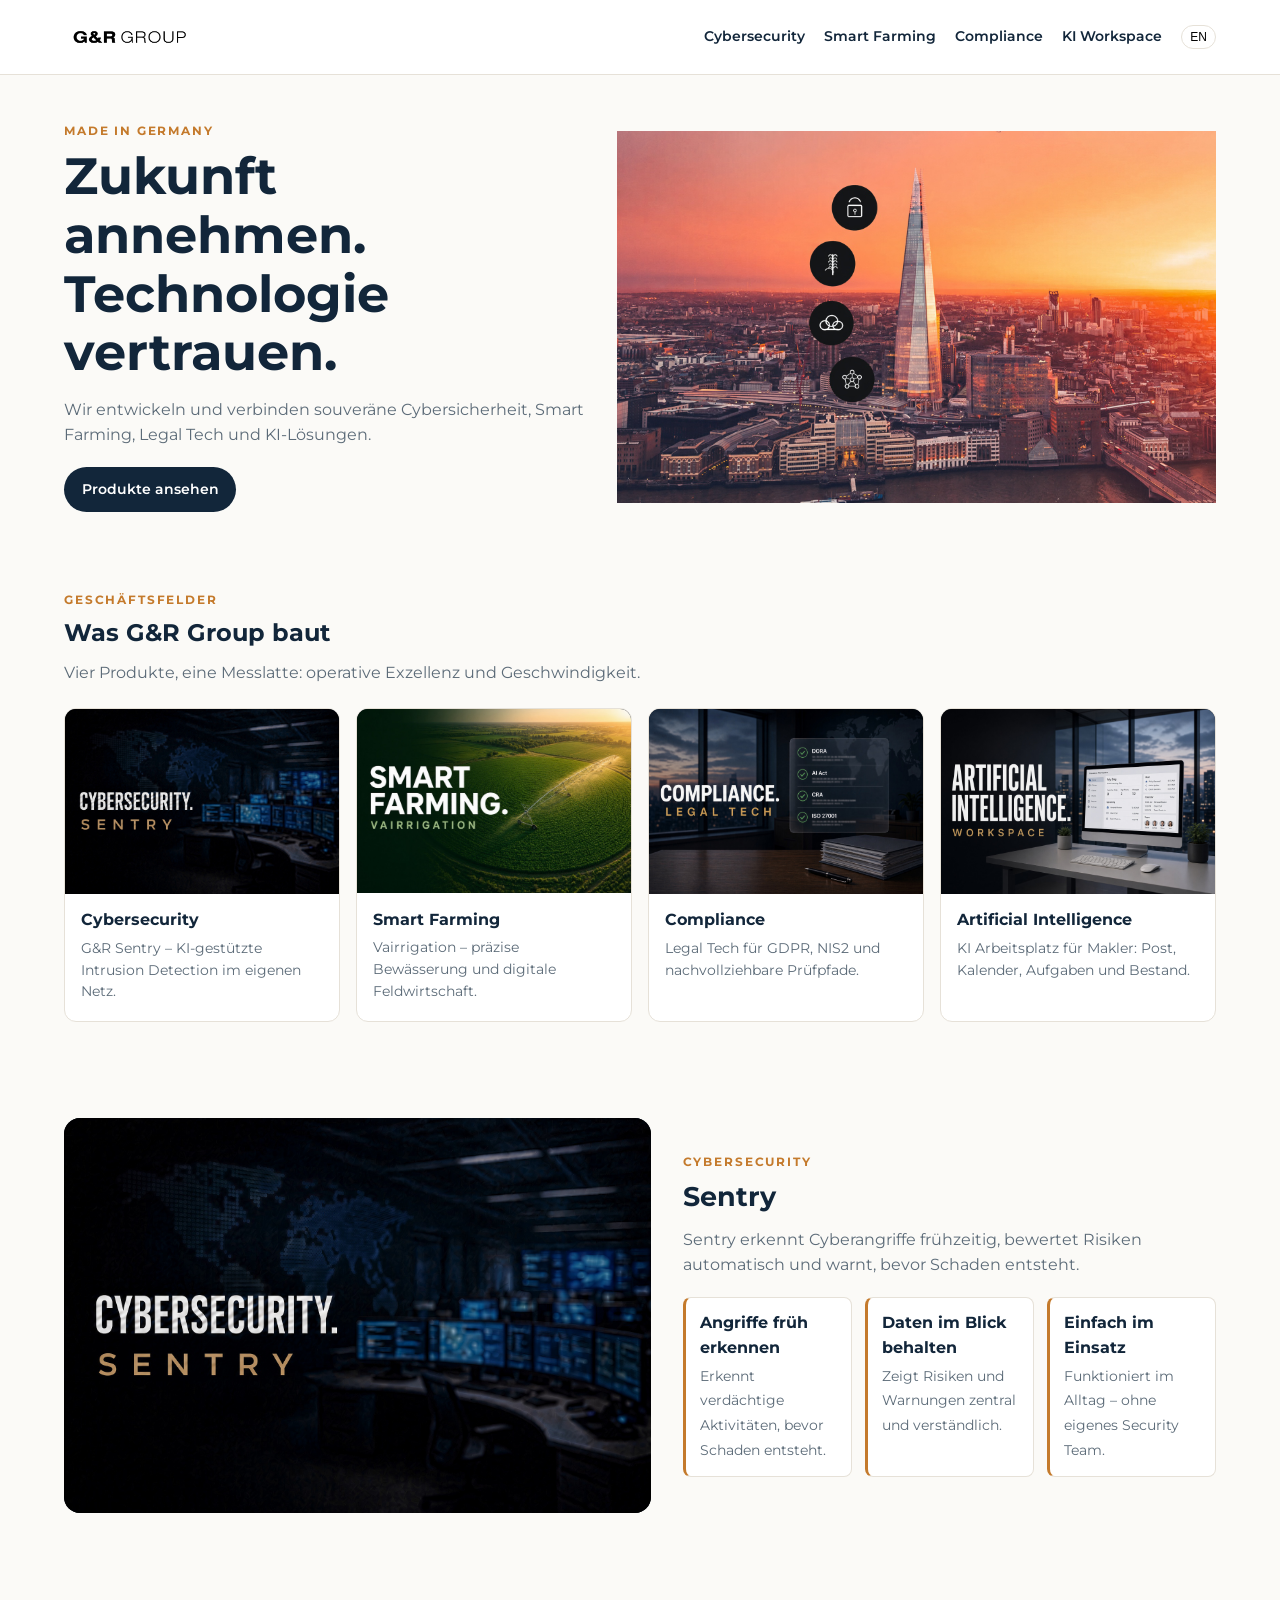
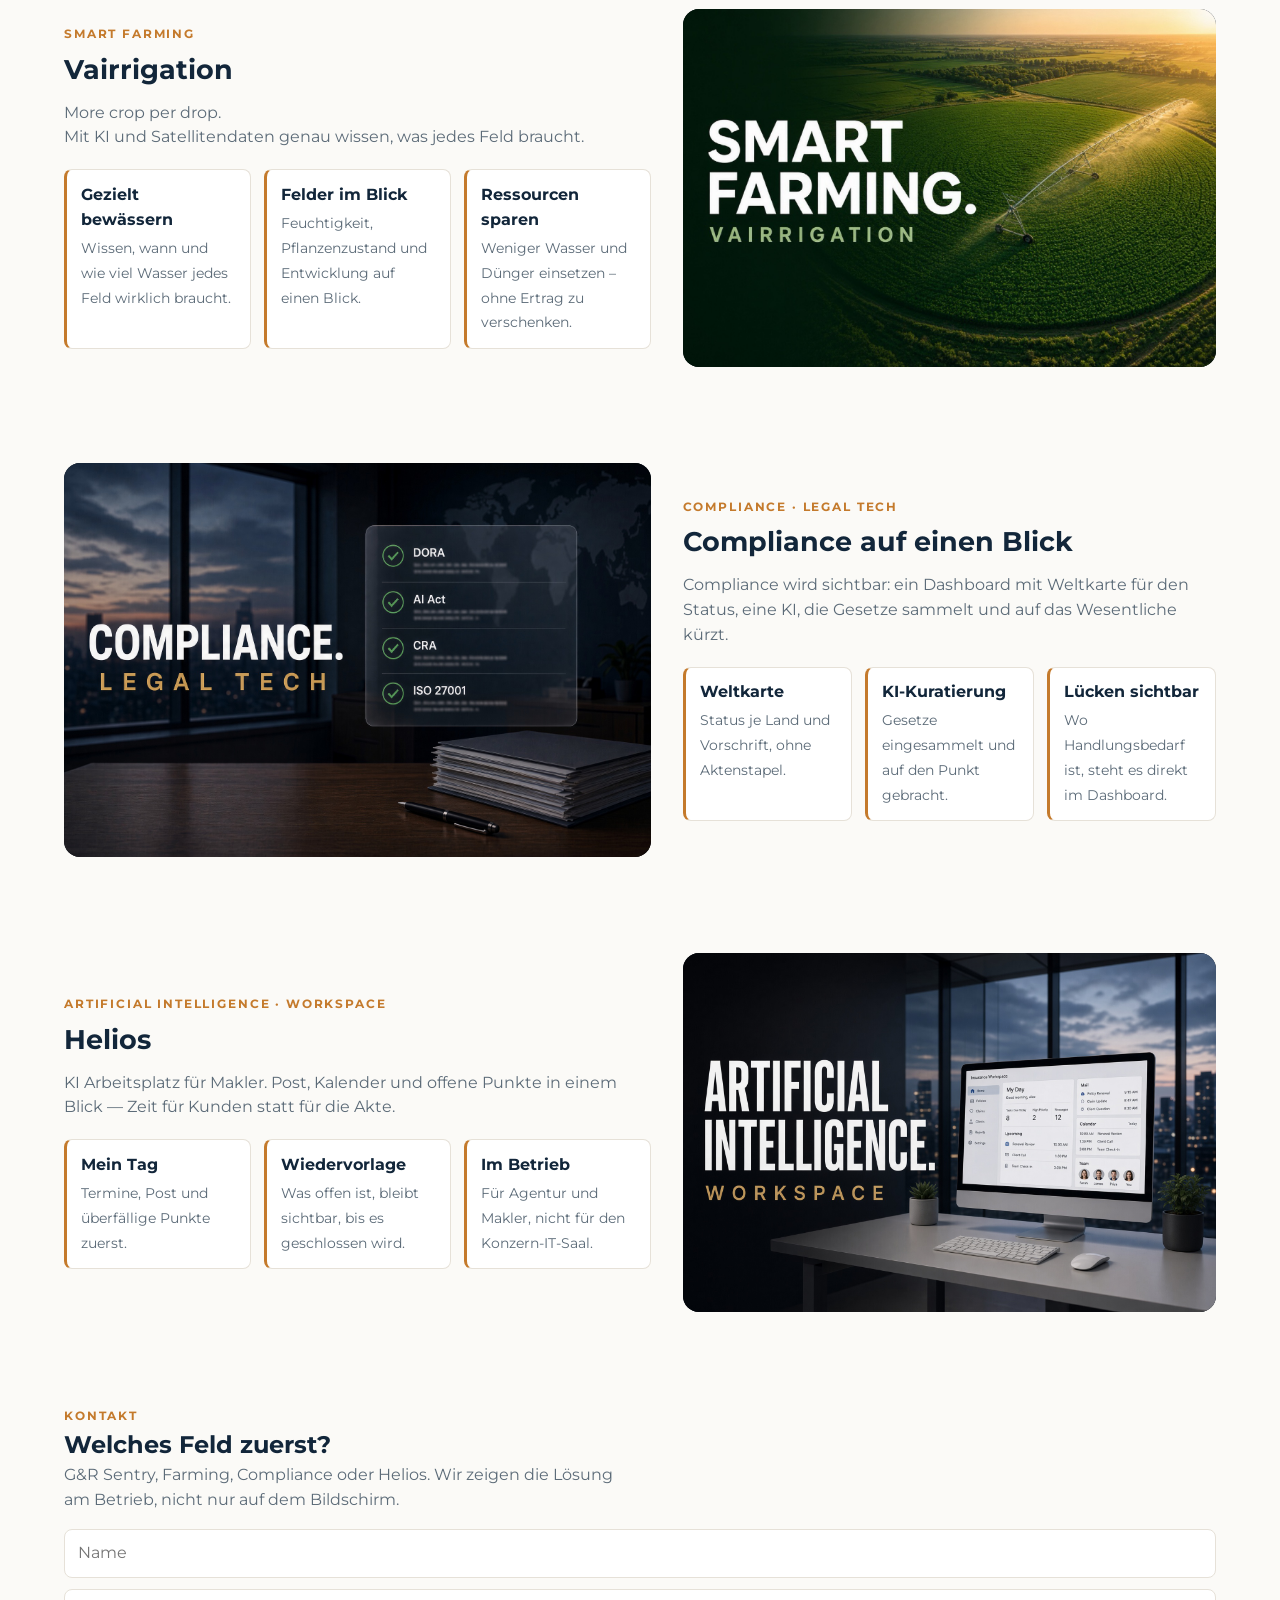
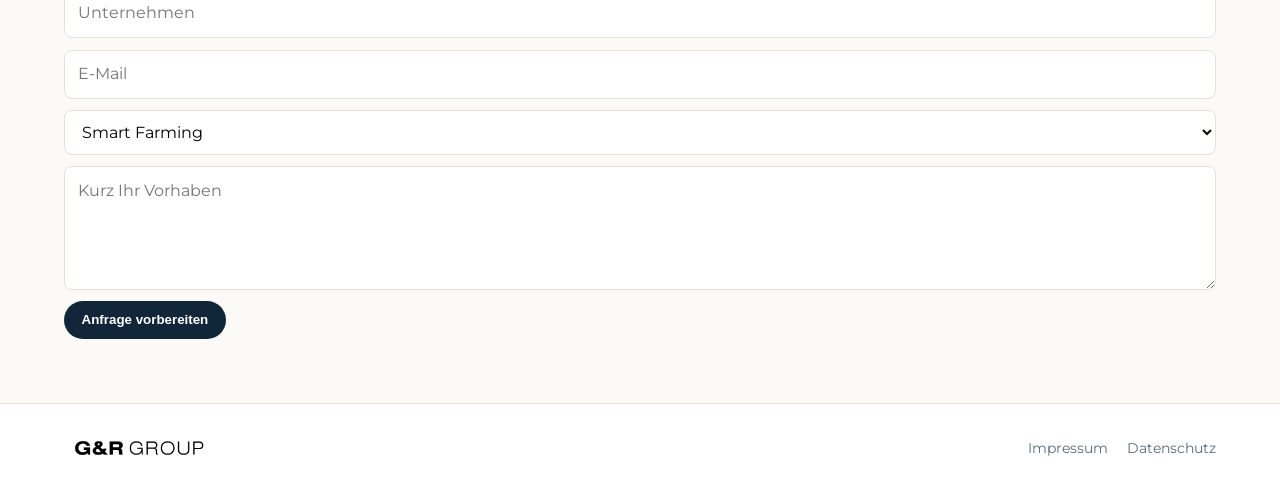
==== site/index.html @ bbd441d0 "Update farming promise and three field cards" ====
<!DOCTYPE html>
<html lang="de">
<head>
  <meta charset="UTF-8" />
  <meta name="viewport" content="width=device-width, initial-scale=1" />
  <title>G&R Group</title>
  <meta name="description" content="G&R Group entwickelt und verbindet souveräne Cybersicherheit, Smart Farming, Legal Tech und KI-Lösungen." />
  <link rel="icon" href="favicon.svg" type="image/svg+xml" />
  <link rel="stylesheet" href="https://fonts.googleapis.com/css2?family=Montserrat:wght@500;600;700&display=swap" />
  <link rel="stylesheet" href="styles.css" />
</head>
<body>
  <header class="nav">
    <div class="wrap nav-inner">
      <a href="#top"><img src="images/logo.png" alt="G&R Group" class="logo" /></a>
      <nav class="nav-links">
        <a href="sentry.html" data-i18n="cyber">Cybersecurity</a>
        <a href="farming.html" data-i18n="farming">Smart Farming</a>
        <a href="compliance.html" data-i18n="compliance">Compliance</a>
        <a href="helios.html" data-i18n="aios">KI Workspace</a>
        <button class="lang" id="langBtn" type="button">EN</button>
      </nav>
    </div>
  </header>

  <main id="top">
    <section class="wrap hero">
      <div>
        <p class="kicker" data-i18n="kickerHero">MADE IN GERMANY</p>
        <h1 data-i18n="heroTitle">Zukunft annehmen.<br />Technologie vertrauen.</h1>
        <p class="lead" data-i18n="heroLead">Wir entwickeln und verbinden souveräne Cybersicherheit, Smart Farming, Legal Tech und KI-Lösungen.</p>
        <a class="btn" href="#fields" data-i18n="products">Produkte ansehen</a>
      </div>
      <img src="images/holding_hero.jpg" alt="The Shard, London — G&R Group" />
    </section>

    <section class="wrap fields" id="fields">
      <p class="kicker" data-i18n="fieldsKicker">GESCHÄFTSFELDER</p>
      <h2 data-i18n="fieldsTitle">Was G&R Group baut</h2>
      <p class="lead" data-i18n="fieldsLead">Vier Produkte, eine Messlatte: operative Exzellenz und Geschwindigkeit.</p>
      <div class="cards">
        <a class="card" href="sentry.html">
          <img src="images/cyber.jpg" alt="Sentry" />
          <div><h3>Cybersecurity</h3><p data-i18n="cardCyber">G&R Sentry – KI-gestützte Intrusion Detection im eigenen Netz.</p></div>
        </a>
        <a class="card" href="farming.html">
          <img src="images/farming.jpg" alt="Smart Farming" />
          <div><h3>Smart Farming</h3><p data-i18n="cardFarm">Vairrigation – präzise Bewässerung und digitale Feldwirtschaft.</p></div>
        </a>
        <a class="card" href="compliance.html">
          <img src="images/compliance.jpg" alt="Compliance" />
          <div><h3>Compliance</h3><p data-i18n="cardComp">Legal Tech für GDPR, NIS2 und nachvollziehbare Prüfpfade.</p></div>
        </a>
        <a class="card" href="helios.html">
          <img src="images/ai.jpg" alt="Artificial Intelligence" />
          <div><h3 data-i18n="cardAiTitle">Artificial Intelligence</h3><p data-i18n="cardAi">KI Arbeitsplatz für Makler: Post, Kalender, Aufgaben und Bestand.</p></div>
        </a>
      </div>
    </section>

    <section class="wrap band" id="cyber">
      <div class="band-media"><img src="images/cyber.jpg" alt="Sentry" /></div>
      <div class="band-copy">
        <p class="kicker">CYBERSECURITY</p>
        <h2 data-i18n="cyberTitle">Sentry</h2>
        <p class="lead" data-i18n="cyberLead">Sentry erkennt Cyberangriffe frühzeitig, bewertet Risiken automatisch und warnt, bevor Schaden entsteht.</p>
        <div class="facts">
          <div class="fact"><strong data-i18n="cy1t">Angriffe früh erkennen</strong><span data-i18n="cy1d">Erkennt verdächtige Aktivitäten, bevor Schaden entsteht.</span></div>
          <div class="fact"><strong data-i18n="cy2t">Daten im Blick behalten</strong><span data-i18n="cy2d">Zeigt Risiken und Warnungen zentral und verständlich.</span></div>
          <div class="fact"><strong data-i18n="cy3t">Einfach im Einsatz</strong><span data-i18n="cy3d">Funktioniert im Alltag – ohne eigenes Security Team.</span></div>
        </div>
      </div>
    </section>

    <section class="wrap band flip" id="farming">
      <div class="band-media"><img src="images/farming.jpg" alt="Smart Farming" /></div>
      <div class="band-copy">
        <p class="kicker">SMART FARMING</p>
        <h2>Vairrigation</h2>
        <p class="lead" data-i18n="farmLead">More crop per drop.<br />Mit KI und Satellitendaten genau wissen, was jedes Feld braucht.</p>
        <div class="facts">
          <div class="fact"><strong data-i18n="farm1t">Gezielt bewässern</strong><span data-i18n="farm1d">Wissen, wann und wie viel Wasser jedes Feld wirklich braucht.</span></div>
          <div class="fact"><strong data-i18n="farm2t">Felder im Blick</strong><span data-i18n="farm2d">Feuchtigkeit, Pflanzenzustand und Entwicklung auf einen Blick.</span></div>
          <div class="fact"><strong data-i18n="farm3t">Ressourcen sparen</strong><span data-i18n="farm3d">Weniger Wasser und Dünger einsetzen – ohne Ertrag zu verschenken.</span></div>
        </div>
      </div>
    </section>

    <section class="wrap band" id="compliance">
      <div class="band-media"><img src="images/compliance.jpg" alt="Compliance" /></div>
      <div class="band-copy">
        <p class="kicker">COMPLIANCE · LEGAL TECH</p>
        <h2 data-i18n="compTitle">Compliance auf einen Blick</h2>
        <p class="lead" data-i18n="compLead">Compliance wird sichtbar: ein Dashboard mit Weltkarte für den Status, eine KI, die Gesetze sammelt und auf das Wesentliche kürzt.</p>
        <div class="facts">
          <div class="fact"><strong data-i18n="co1t">Weltkarte</strong><span data-i18n="co1d">Status je Land und Vorschrift, ohne Aktenstapel.</span></div>
          <div class="fact"><strong data-i18n="co2t">KI-Kuratierung</strong><span data-i18n="co2d">Gesetze eingesammelt und auf den Punkt gebracht.</span></div>
          <div class="fact"><strong data-i18n="co3t">Lücken sichtbar</strong><span data-i18n="co3d">Wo Handlungsbedarf ist, steht es direkt im Dashboard.</span></div>
        </div>
      </div>
    </section>

    <section class="wrap band flip" id="ai">
      <div class="band-media"><img src="images/ai.jpg" alt="Helios Workspace" /></div>
      <div class="band-copy">
        <p class="kicker">ARTIFICIAL INTELLIGENCE · WORKSPACE</p>
        <h2 data-i18n="aiTitle">Helios</h2>
        <p class="lead" data-i18n="aiLead">KI Arbeitsplatz für Makler. Post, Kalender und offene Punkte in einem Blick — Zeit für Kunden statt für die Akte.</p>
        <div class="facts">
          <div class="fact"><strong data-i18n="ai1t">Mein Tag</strong><span data-i18n="ai1d">Termine, Post und überfällige Punkte zuerst.</span></div>
          <div class="fact"><strong data-i18n="ai2t">Wiedervorlage</strong><span data-i18n="ai2d">Was offen ist, bleibt sichtbar, bis es geschlossen wird.</span></div>
          <div class="fact"><strong data-i18n="ai3t">Im Betrieb</strong><span data-i18n="ai3d">Für Agentur und Makler, nicht für den Konzern-IT-Saal.</span></div>
        </div>
      </div>
    </section>

    <section class="wrap contact" id="contact">
      <p class="kicker" data-i18n="contactKicker">KONTAKT</p>
      <h2 data-i18n="contactTitle">Welches Feld zuerst?</h2>
      <p class="lead" data-i18n="contactLead">G&R Sentry, Farming, Compliance oder Helios. Wir zeigen die Lösung am Betrieb, nicht nur auf dem Bildschirm.</p>
      <form id="form">
        <input name="name" required data-i18n-placeholder="phName" placeholder="Name" />
        <input name="company" data-i18n-placeholder="phCompany" placeholder="Unternehmen" />
        <input type="email" name="email" required data-i18n-placeholder="phEmail" placeholder="E-Mail" />
        <select name="topic">
          <option data-i18n="optFarm">Smart Farming</option>
          <option data-i18n="optCyber">Cybersecurity / G&R Sentry</option>
          <option data-i18n="optComp">Compliance / Legal Tech</option>
          <option data-i18n="optAi">Helios Workspace</option>
        </select>
        <textarea name="msg" rows="4" data-i18n-placeholder="phMsg" placeholder="Kurz Ihr Vorhaben"></textarea>
        <button type="submit" data-i18n="submit">Anfrage vorbereiten</button>
        <p id="thanks" hidden data-i18n="thanks">Danke. Die Anfrage liegt bereit für den Versand.</p>
      </form>
    </section>
  </main>

  <footer>
    <div class="wrap foot">
      <img src="images/logo.png" alt="G&R Group" class="foot-logo" />
      <nav class="foot-links">
        <a href="impressum.html">Impressum</a>
        <a href="datenschutz.html">Datenschutz</a>
      </nav>
    </div>
  </footer>
  <script src="app.js"></script>
</body>
</html>
---- site/styles.css ----
:root {
  --ink: #12263a;
  --muted: #5c6b78;
  --line: #e6e1d8;
  --paper: #f6f4ef;
  --bg: #fbfaf7;
  --copper: #c47a2c;
  --white: #fff;
}
* { box-sizing: border-box; margin: 0; padding: 0; }
html { scroll-behavior: smooth; }
body {
  font-family: Montserrat, "Segoe UI", sans-serif;
  color: var(--ink);
  background: var(--bg);
  line-height: 1.55;
}
img { max-width: 100%; display: block; }
a { color: inherit; text-decoration: none; }
.wrap { width: min(72rem, calc(100% - 2.5rem)); margin: 0 auto; }
.narrow { max-width: 46rem; }
.nav {
  position: sticky; top: 0; z-index: 20;
  background: rgba(255,255,255,.95);
  border-bottom: 1px solid var(--line);
  backdrop-filter: blur(10px);
}
.nav-inner { display: flex; align-items: center; justify-content: space-between; height: 4.6rem; gap: 1rem; }
.logo { height: 2.4rem; width: auto; }
.nav-links { display: flex; gap: 1.2rem; align-items: center; font-size: .88rem; font-weight: 600; }
.lang { border: 1px solid var(--line); padding: .25rem .5rem; border-radius: 999px; font-size: .75rem; background: #fff; }
.hero { display: grid; grid-template-columns: 1fr 1.15fr; gap: 2rem; align-items: center; padding: 3rem 0 4rem; }
.kicker { letter-spacing: .16em; font-size: .72rem; font-weight: 700; color: var(--copper); }
h1 { font-size: clamp(2rem, 4vw, 3.2rem); line-height: 1.15; margin: .4rem 0 1rem; }
.lead { color: var(--muted); max-width: 36rem; }
.btn { display: inline-block; margin-top: 1.2rem; background: var(--ink); color: #fff; padding: .7rem 1.1rem; border-radius: 999px; font-weight: 600; font-size: .9rem; }
.fields { padding: 1rem 0 3rem; }
.fields h2 { margin: .3rem 0 .6rem; }
.cards { display: grid; grid-template-columns: repeat(4, 1fr); gap: 1rem; margin-top: 1.4rem; }
.card { display: block; background: #fff; border: 1px solid var(--line); border-radius: 12px; overflow: hidden; }
.card img { height: auto; width: 100%; object-fit: contain; background: #0c1520; }
.card div { padding: .9rem 1rem 1.1rem; }
.card h3 { font-size: 1rem; margin-bottom: .3rem; }
.card p { color: var(--muted); font-size: .88rem; }
.band { display: grid; grid-template-columns: 1.1fr 1fr; gap: 2rem; align-items: center; padding: 3rem 0; }
.band.flip .band-media { order: 2; }
.band.flip .band-copy { order: 1; }
.band-media img { width: 100%; height: auto; object-fit: contain; border-radius: 16px; background: #0c1520; }
.band h2 { font-size: 1.7rem; margin: .3rem 0 .6rem; }
.facts { display: grid; grid-template-columns: 1fr 1fr 1fr; gap: .8rem; margin-top: 1.2rem; }
.fact { background: #fff; border: 1px solid var(--line); border-left: 3px solid var(--copper); padding: .8rem .9rem; border-radius: 8px; }
.fact strong { display: block; margin-bottom: .2rem; }
.fact span { color: var(--muted); font-size: .88rem; }
.contact { padding: 3rem 0 4rem; }
form { display: grid; gap: .7rem; margin-top: 1rem; }
input, select, textarea {
  font: inherit; padding: .7rem .8rem; border: 1px solid var(--line); border-radius: 8px; background: #fff;
}
button[type=submit] {
  justify-self: start; background: var(--ink); color: #fff; border: 0; padding: .7rem 1.1rem; border-radius: 999px; font-weight: 600;
}
footer { background: #fff; border-top: 1px solid var(--line); padding: 1.4rem 0; color: var(--muted); font-size: .9rem; }
.foot { display: flex; justify-content: space-between; gap: .8rem; align-items: center; flex-wrap: wrap; }
.foot-logo { height: 2.75rem; width: auto; }
.foot-links { display: flex; gap: 1.2rem; flex-wrap: wrap; margin-left: auto; }
.legal-page { padding: 3rem 0 5rem; }
.legal-page h1 { font-size: 2rem; margin: 0 0 1.2rem; }
.legal-page h2 { font-size: 1.05rem; margin: 1.8rem 0 .5rem; }
.legal-page p, .legal-page li { color: var(--muted); margin-bottom: .7rem; }
.page { padding: 2.5rem 0 4rem; }
.page h1 { margin-top: .2rem; }
.page .hero-img { width: 100%; height: auto; object-fit: contain; border-radius: 16px; margin: 1.4rem 0; background: #0c1520; }
@media (max-width: 900px) {
  .hero, .band, .band.flip, .cards, .facts { grid-template-columns: 1fr; }
  .band.flip .band-media, .band.flip .band-copy { order: unset; }
  .nav-links { display: none; }
}
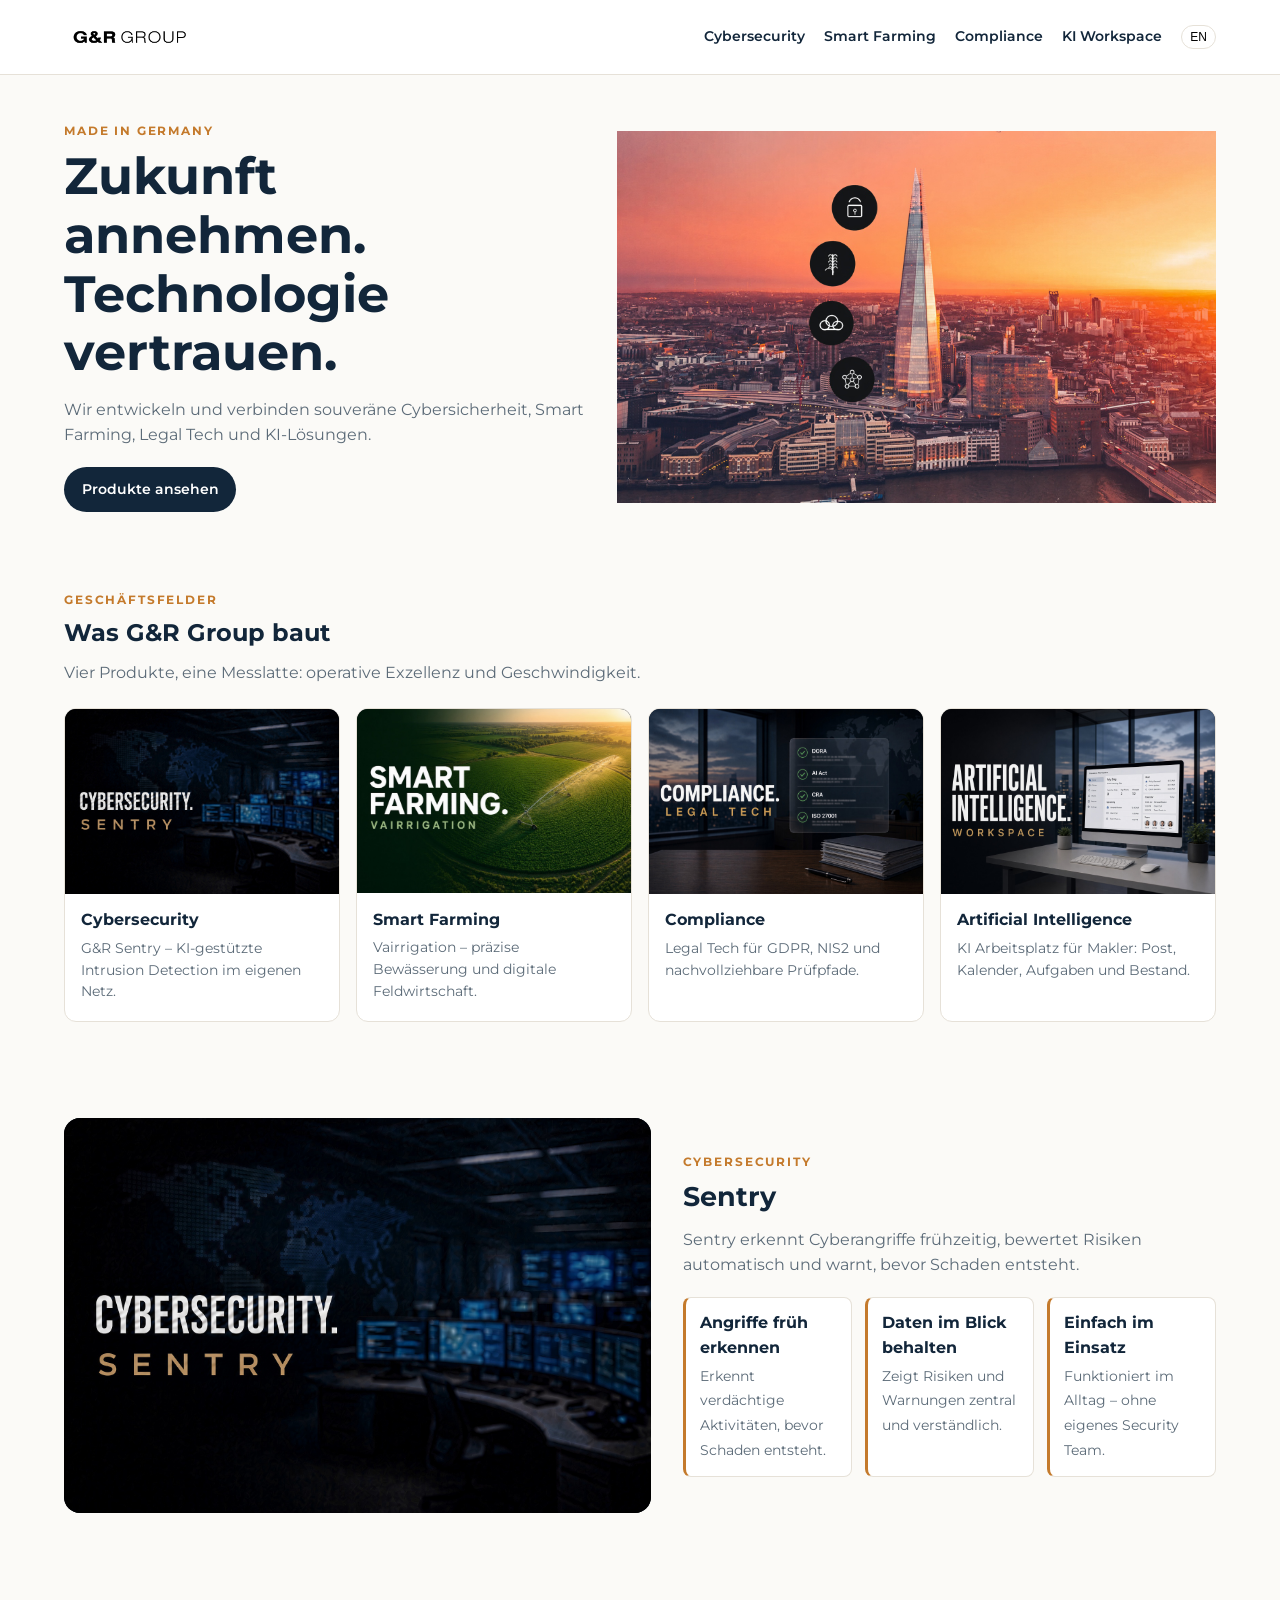
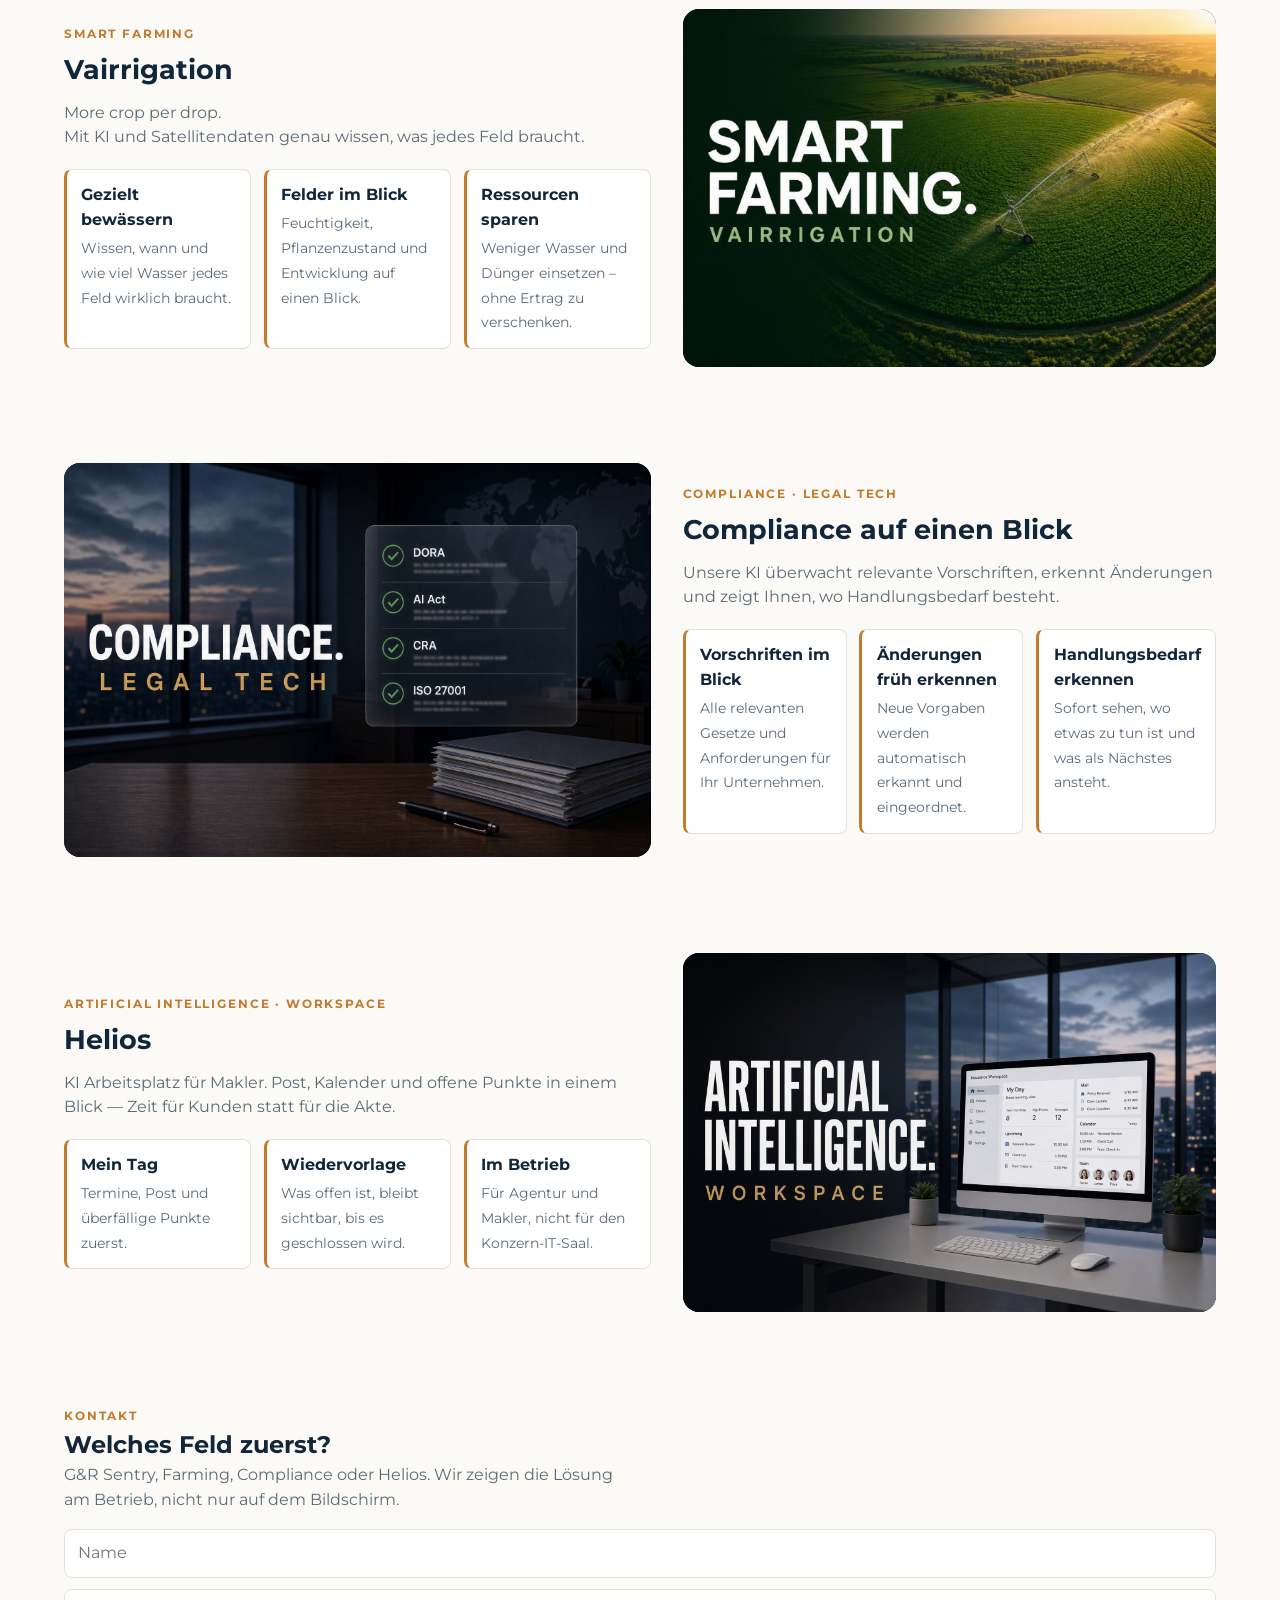
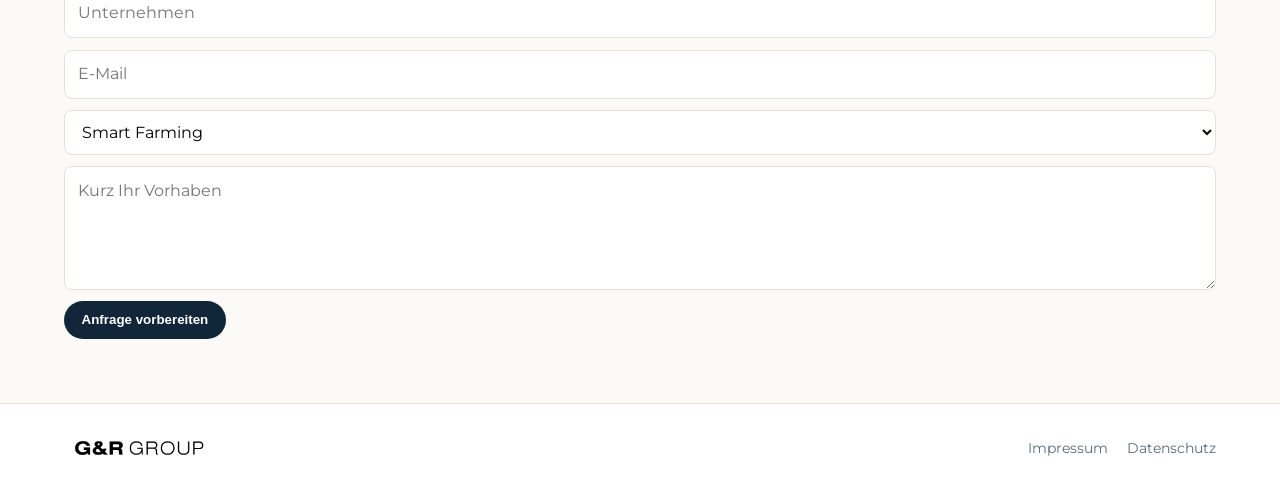
==== commit 69cc1814: "Rewrite compliance lead and three requirement cards" ====
--- a/site/index.html
+++ b/site/index.html
@@ -91,11 +91,11 @@
       <div class="band-copy">
         <p class="kicker">COMPLIANCE · LEGAL TECH</p>
         <h2 data-i18n="compTitle">Compliance auf einen Blick</h2>
-        <p class="lead" data-i18n="compLead">Compliance wird sichtbar: ein Dashboard mit Weltkarte für den Status, eine KI, die Gesetze sammelt und auf das Wesentliche kürzt.</p>
+        <p class="lead" data-i18n="compLead">Unsere KI überwacht relevante Vorschriften, erkennt Änderungen und zeigt Ihnen, wo Handlungsbedarf besteht.</p>
         <div class="facts">
-          <div class="fact"><strong data-i18n="co1t">Weltkarte</strong><span data-i18n="co1d">Status je Land und Vorschrift, ohne Aktenstapel.</span></div>
-          <div class="fact"><strong data-i18n="co2t">KI-Kuratierung</strong><span data-i18n="co2d">Gesetze eingesammelt und auf den Punkt gebracht.</span></div>
-          <div class="fact"><strong data-i18n="co3t">Lücken sichtbar</strong><span data-i18n="co3d">Wo Handlungsbedarf ist, steht es direkt im Dashboard.</span></div>
+          <div class="fact"><strong data-i18n="co1t">Vorschriften im Blick</strong><span data-i18n="co1d">Alle relevanten Gesetze und Anforderungen für Ihr Unternehmen.</span></div>
+          <div class="fact"><strong data-i18n="co2t">Änderungen früh erkennen</strong><span data-i18n="co2d">Neue Vorgaben werden automatisch erkannt und eingeordnet.</span></div>
+          <div class="fact"><strong data-i18n="co3t">Handlungsbedarf erkennen</strong><span data-i18n="co3d">Sofort sehen, wo etwas zu tun ist und was als Nächstes ansteht.</span></div>
         </div>
       </div>
     </section>
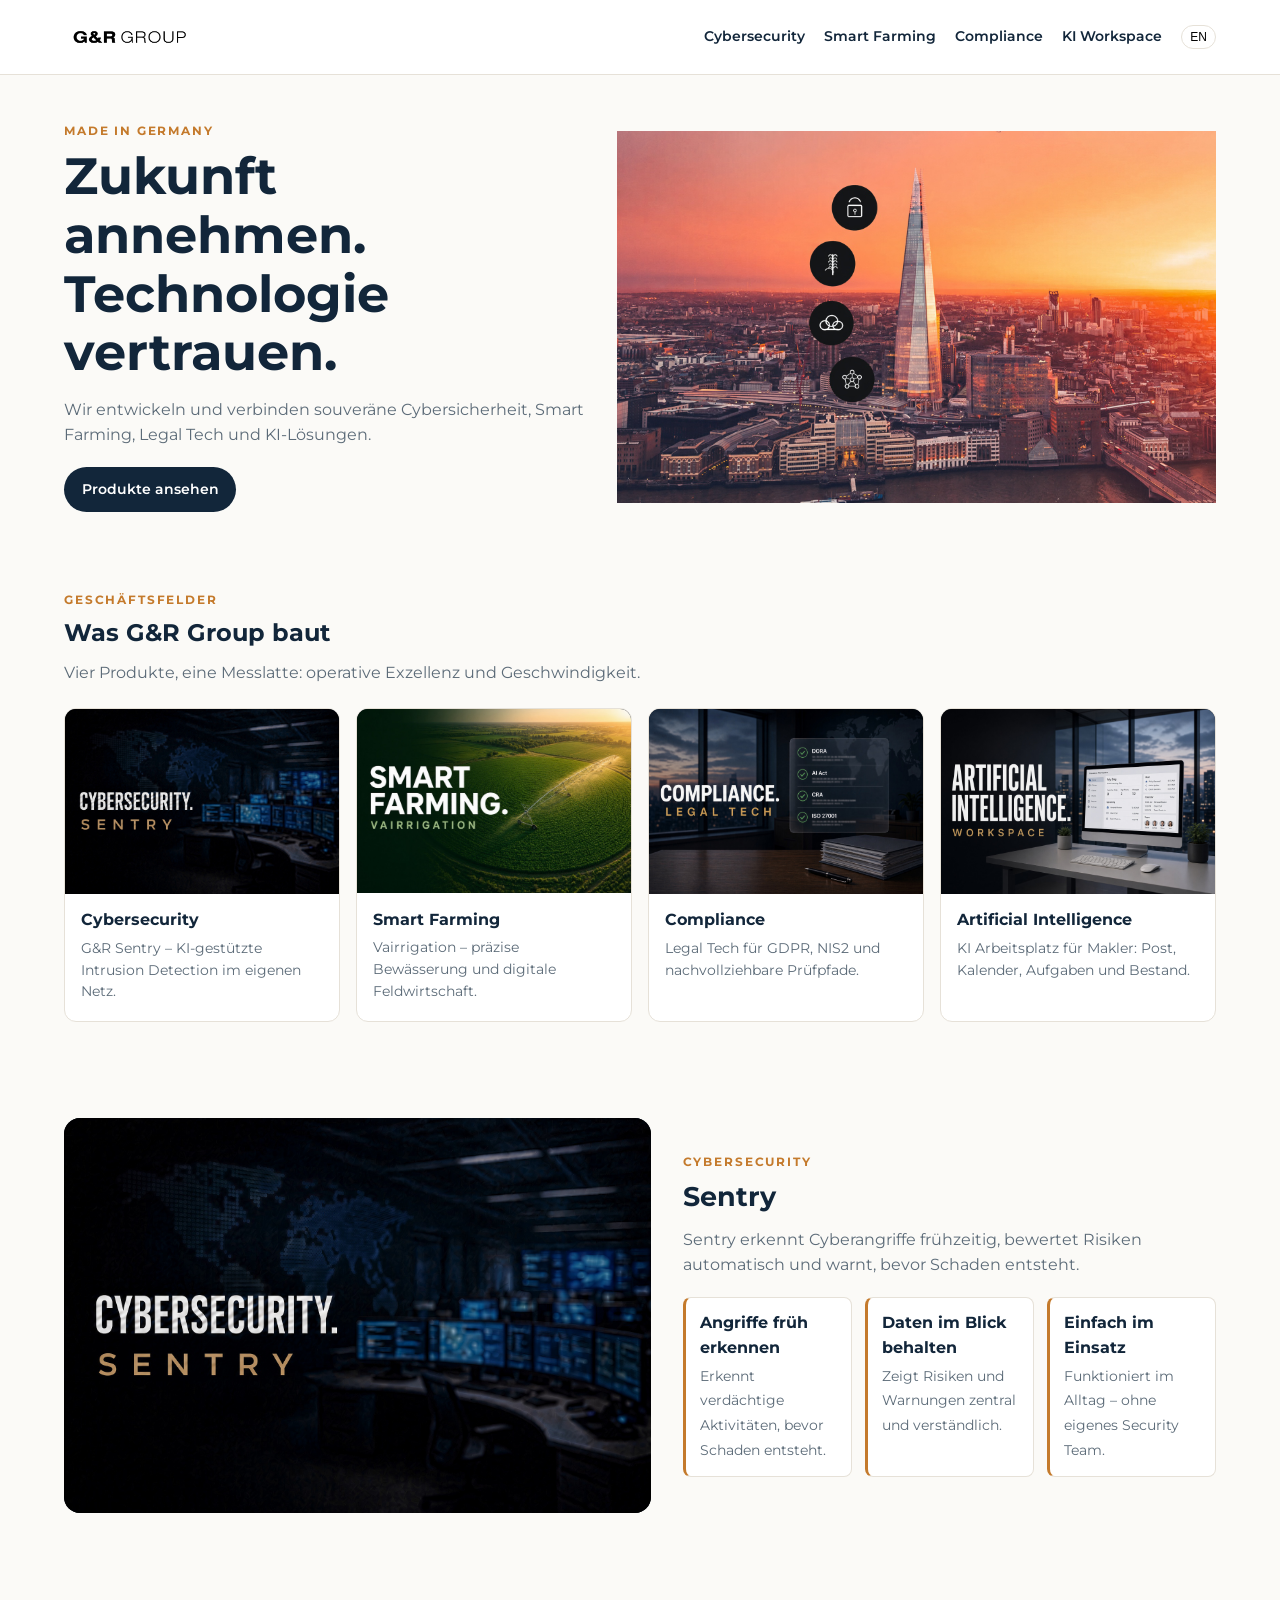
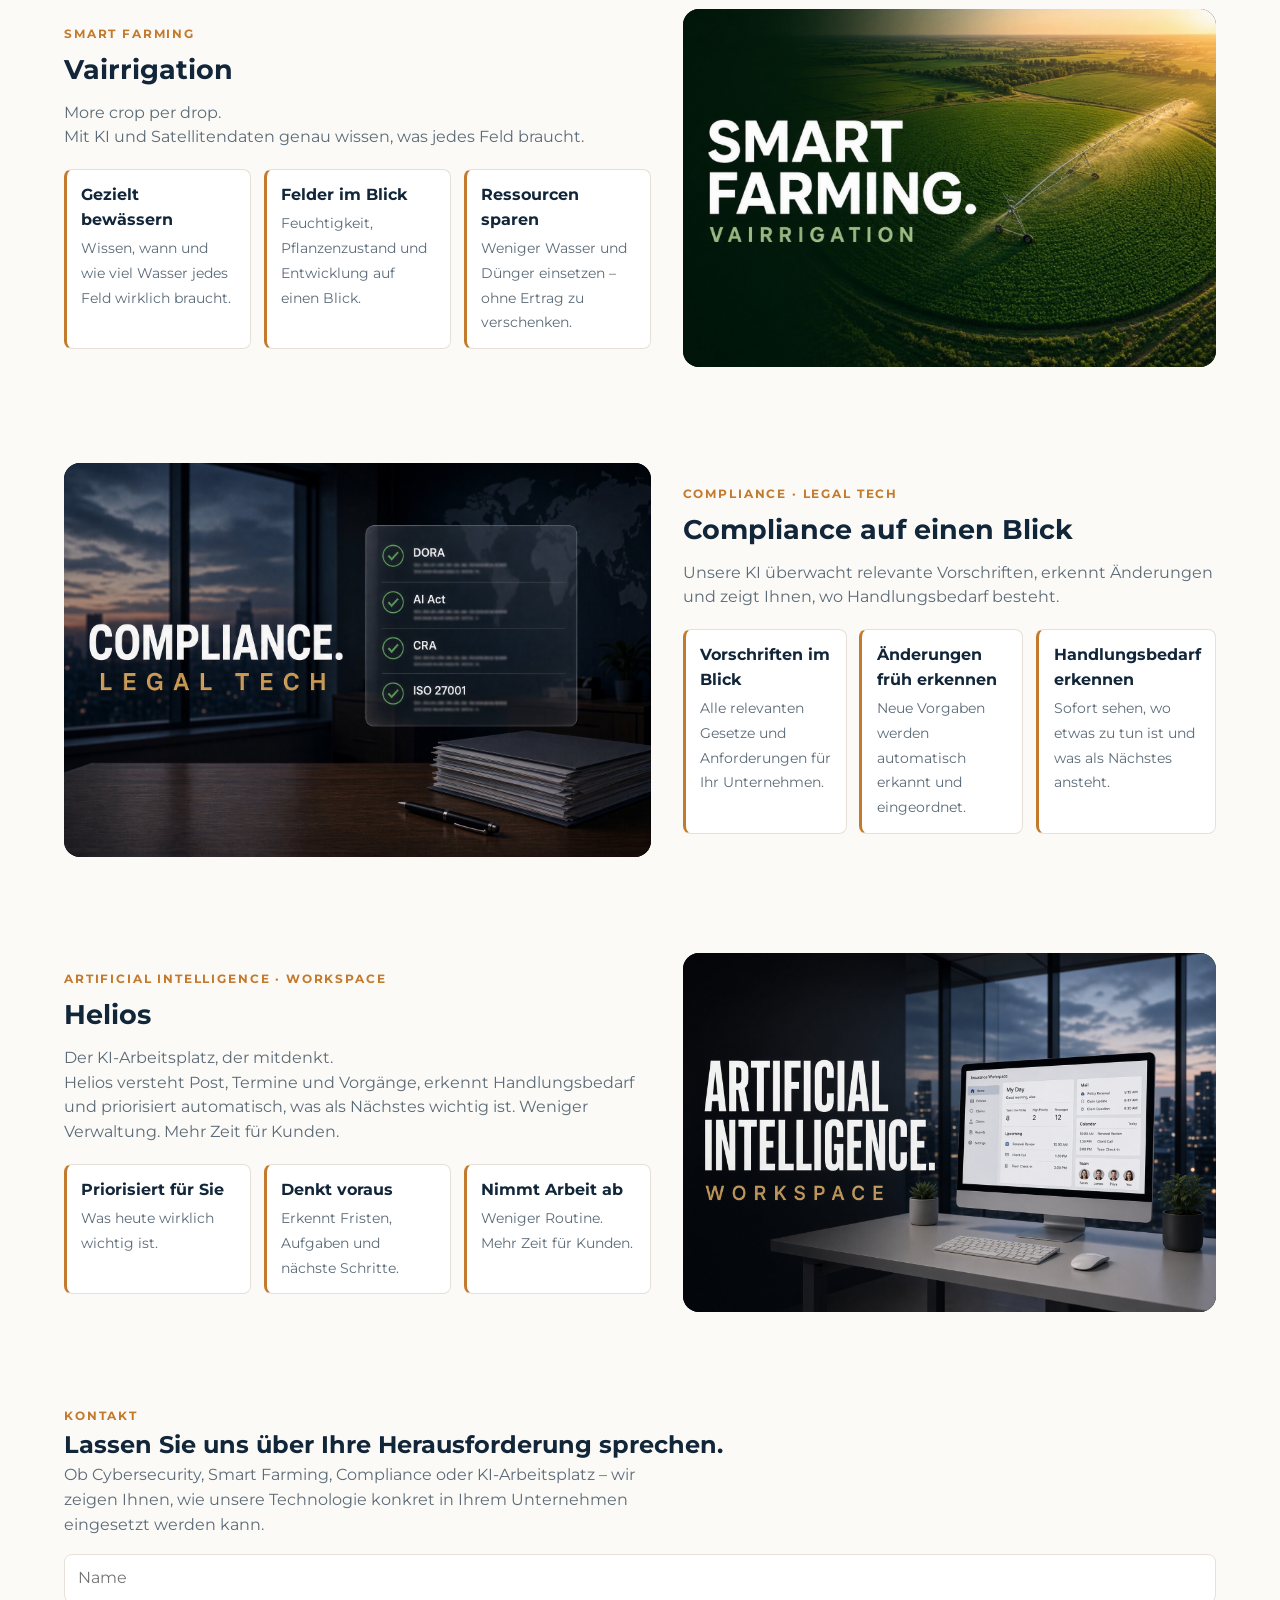
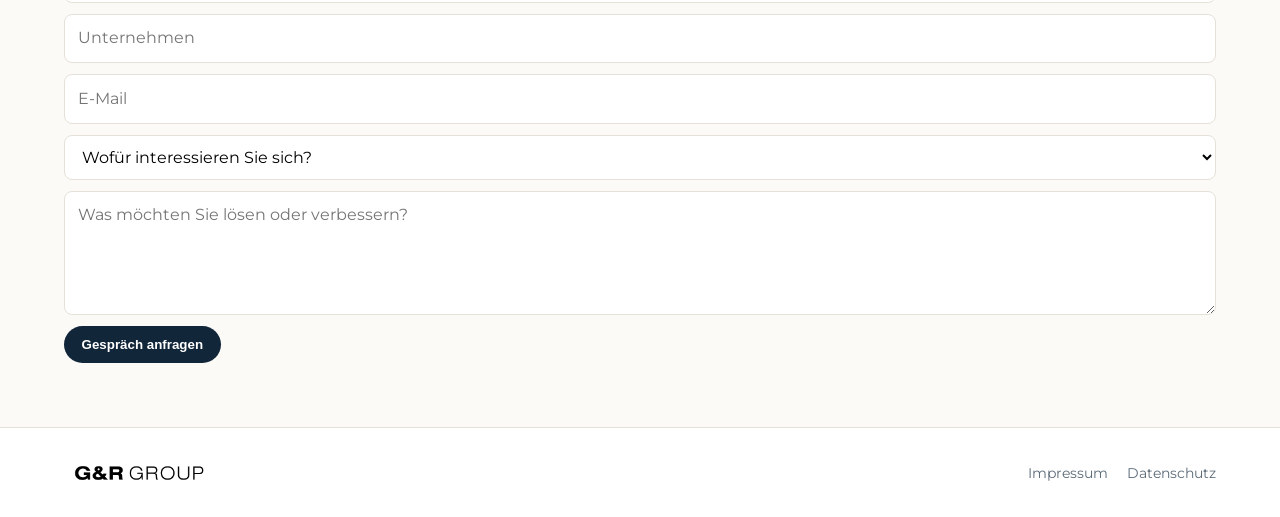
==== commit 4c0e8039: "Rewrite Helios section and contact close" ====
--- a/site/index.html
+++ b/site/index.html
@@ -105,31 +105,32 @@
       <div class="band-copy">
         <p class="kicker">ARTIFICIAL INTELLIGENCE · WORKSPACE</p>
         <h2 data-i18n="aiTitle">Helios</h2>
-        <p class="lead" data-i18n="aiLead">KI Arbeitsplatz für Makler. Post, Kalender und offene Punkte in einem Blick — Zeit für Kunden statt für die Akte.</p>
+        <p class="lead" data-i18n="aiLead">Der KI-Arbeitsplatz, der mitdenkt.<br />Helios versteht Post, Termine und Vorgänge, erkennt Handlungsbedarf und priorisiert automatisch, was als Nächstes wichtig ist. Weniger Verwaltung. Mehr Zeit für Kunden.</p>
         <div class="facts">
-          <div class="fact"><strong data-i18n="ai1t">Mein Tag</strong><span data-i18n="ai1d">Termine, Post und überfällige Punkte zuerst.</span></div>
-          <div class="fact"><strong data-i18n="ai2t">Wiedervorlage</strong><span data-i18n="ai2d">Was offen ist, bleibt sichtbar, bis es geschlossen wird.</span></div>
-          <div class="fact"><strong data-i18n="ai3t">Im Betrieb</strong><span data-i18n="ai3d">Für Agentur und Makler, nicht für den Konzern-IT-Saal.</span></div>
+          <div class="fact"><strong data-i18n="ai1t">Priorisiert für Sie</strong><span data-i18n="ai1d">Was heute wirklich wichtig ist.</span></div>
+          <div class="fact"><strong data-i18n="ai2t">Denkt voraus</strong><span data-i18n="ai2d">Erkennt Fristen, Aufgaben und nächste Schritte.</span></div>
+          <div class="fact"><strong data-i18n="ai3t">Nimmt Arbeit ab</strong><span data-i18n="ai3d">Weniger Routine. Mehr Zeit für Kunden.</span></div>
         </div>
       </div>
     </section>
 
     <section class="wrap contact" id="contact">
       <p class="kicker" data-i18n="contactKicker">KONTAKT</p>
-      <h2 data-i18n="contactTitle">Welches Feld zuerst?</h2>
-      <p class="lead" data-i18n="contactLead">G&R Sentry, Farming, Compliance oder Helios. Wir zeigen die Lösung am Betrieb, nicht nur auf dem Bildschirm.</p>
+      <h2 data-i18n="contactTitle">Lassen Sie uns über Ihre Herausforderung sprechen.</h2>
+      <p class="lead" data-i18n="contactLead">Ob Cybersecurity, Smart Farming, Compliance oder KI-Arbeitsplatz – wir zeigen Ihnen, wie unsere Technologie konkret in Ihrem Unternehmen eingesetzt werden kann.</p>
       <form id="form">
         <input name="name" required data-i18n-placeholder="phName" placeholder="Name" />
         <input name="company" data-i18n-placeholder="phCompany" placeholder="Unternehmen" />
         <input type="email" name="email" required data-i18n-placeholder="phEmail" placeholder="E-Mail" />
-        <select name="topic">
-          <option data-i18n="optFarm">Smart Farming</option>
-          <option data-i18n="optCyber">Cybersecurity / G&R Sentry</option>
-          <option data-i18n="optComp">Compliance / Legal Tech</option>
-          <option data-i18n="optAi">Helios Workspace</option>
+        <select name="topic" required>
+          <option value="" selected disabled data-i18n="optPrompt">Wofür interessieren Sie sich?</option>
+          <option data-i18n="optCyber">Cybersecurity – Sentry</option>
+          <option data-i18n="optFarm">Smart Farming – Vairrigation</option>
+          <option data-i18n="optComp">Compliance</option>
+          <option data-i18n="optAi">KI-Arbeitsplatz – Helios</option>
         </select>
-        <textarea name="msg" rows="4" data-i18n-placeholder="phMsg" placeholder="Kurz Ihr Vorhaben"></textarea>
-        <button type="submit" data-i18n="submit">Anfrage vorbereiten</button>
+        <textarea name="msg" rows="4" data-i18n-placeholder="phMsg" placeholder="Was möchten Sie lösen oder verbessern?"></textarea>
+        <button type="submit" data-i18n="submit">Gespräch anfragen</button>
         <p id="thanks" hidden data-i18n="thanks">Danke. Die Anfrage liegt bereit für den Versand.</p>
       </form>
     </section>
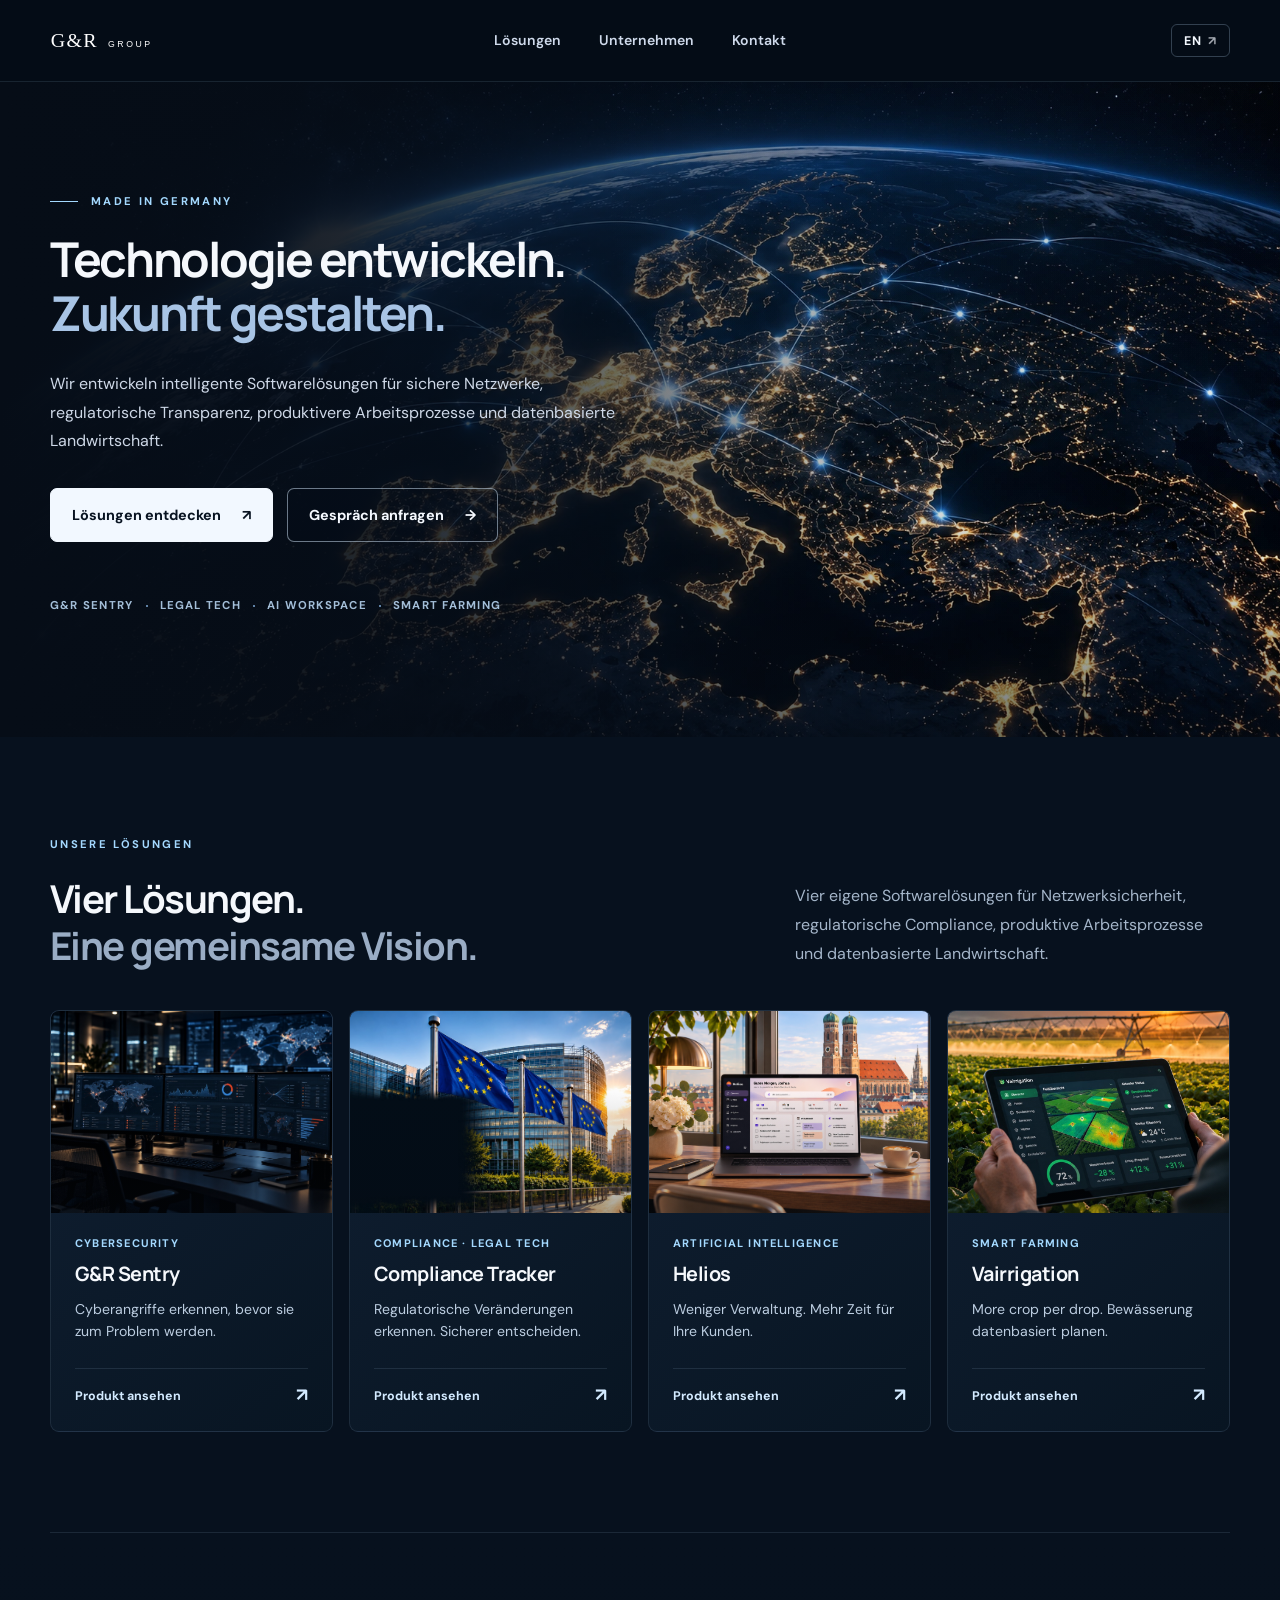
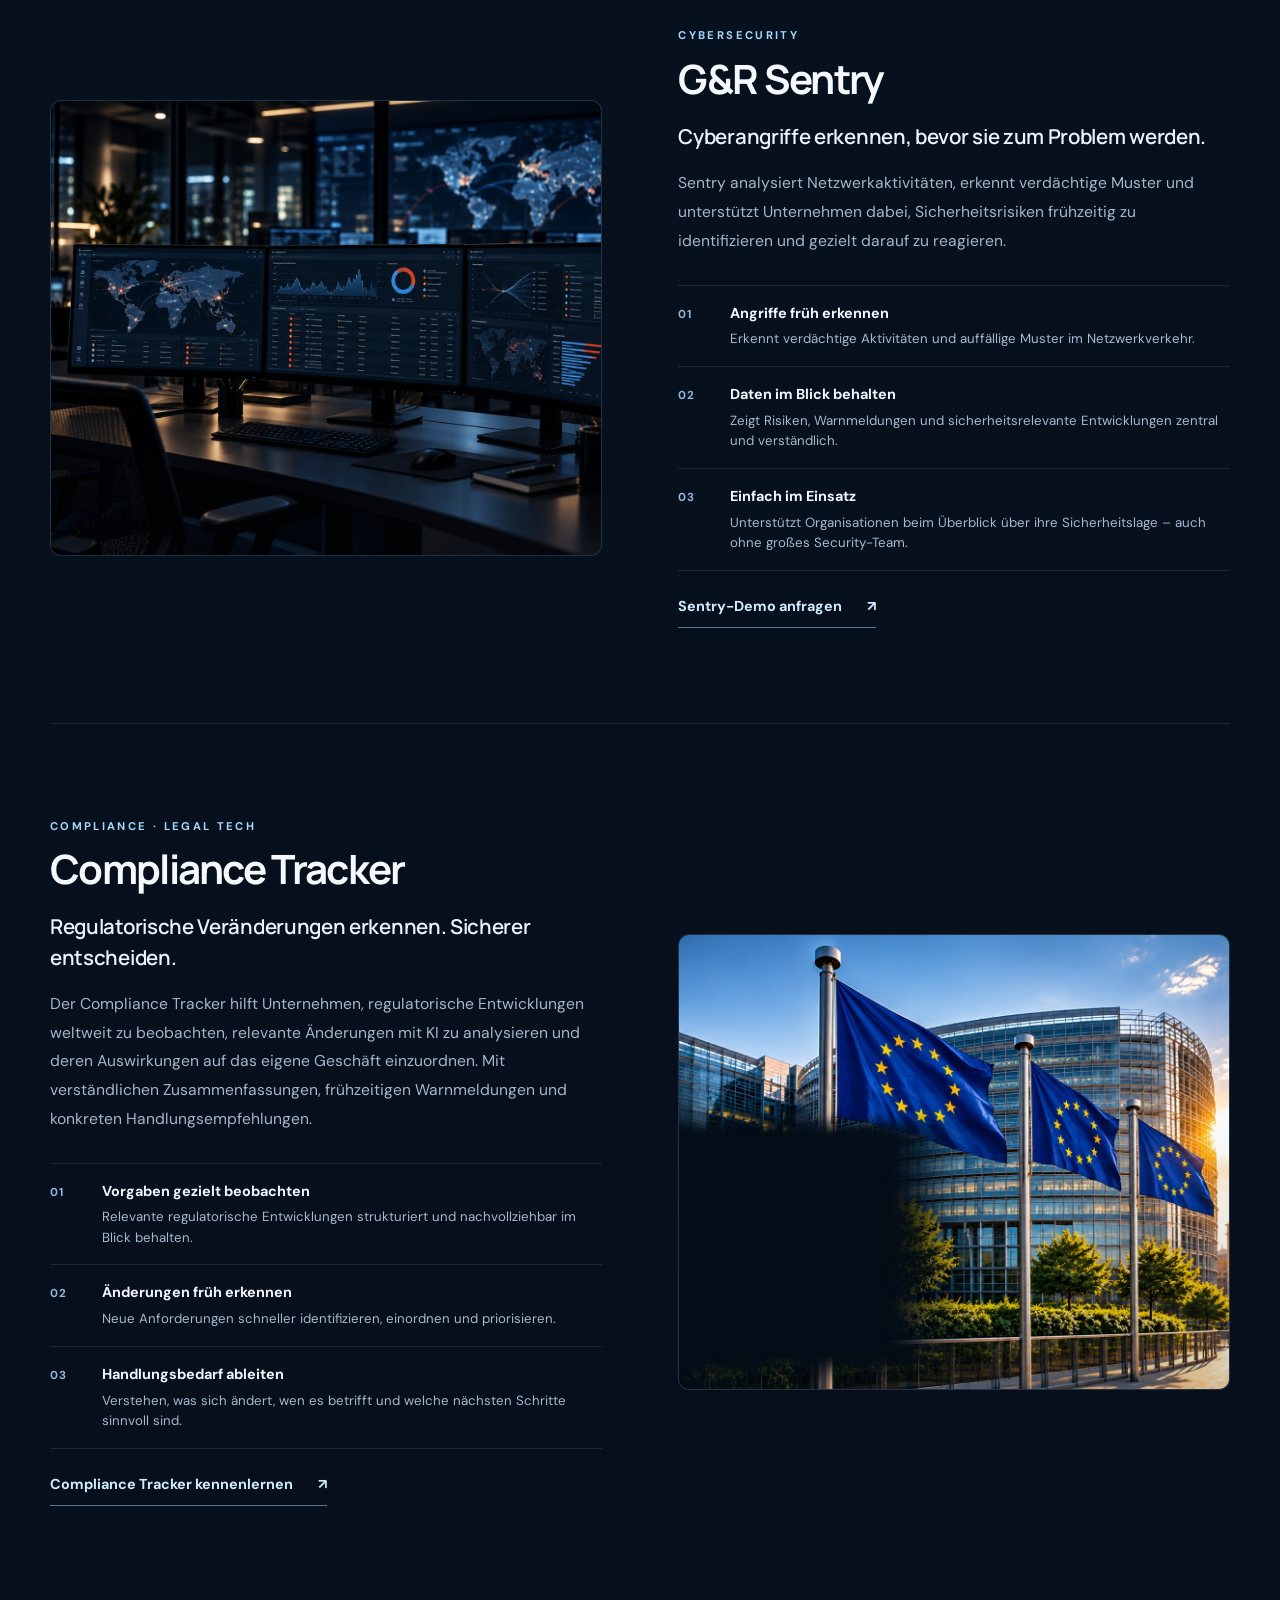
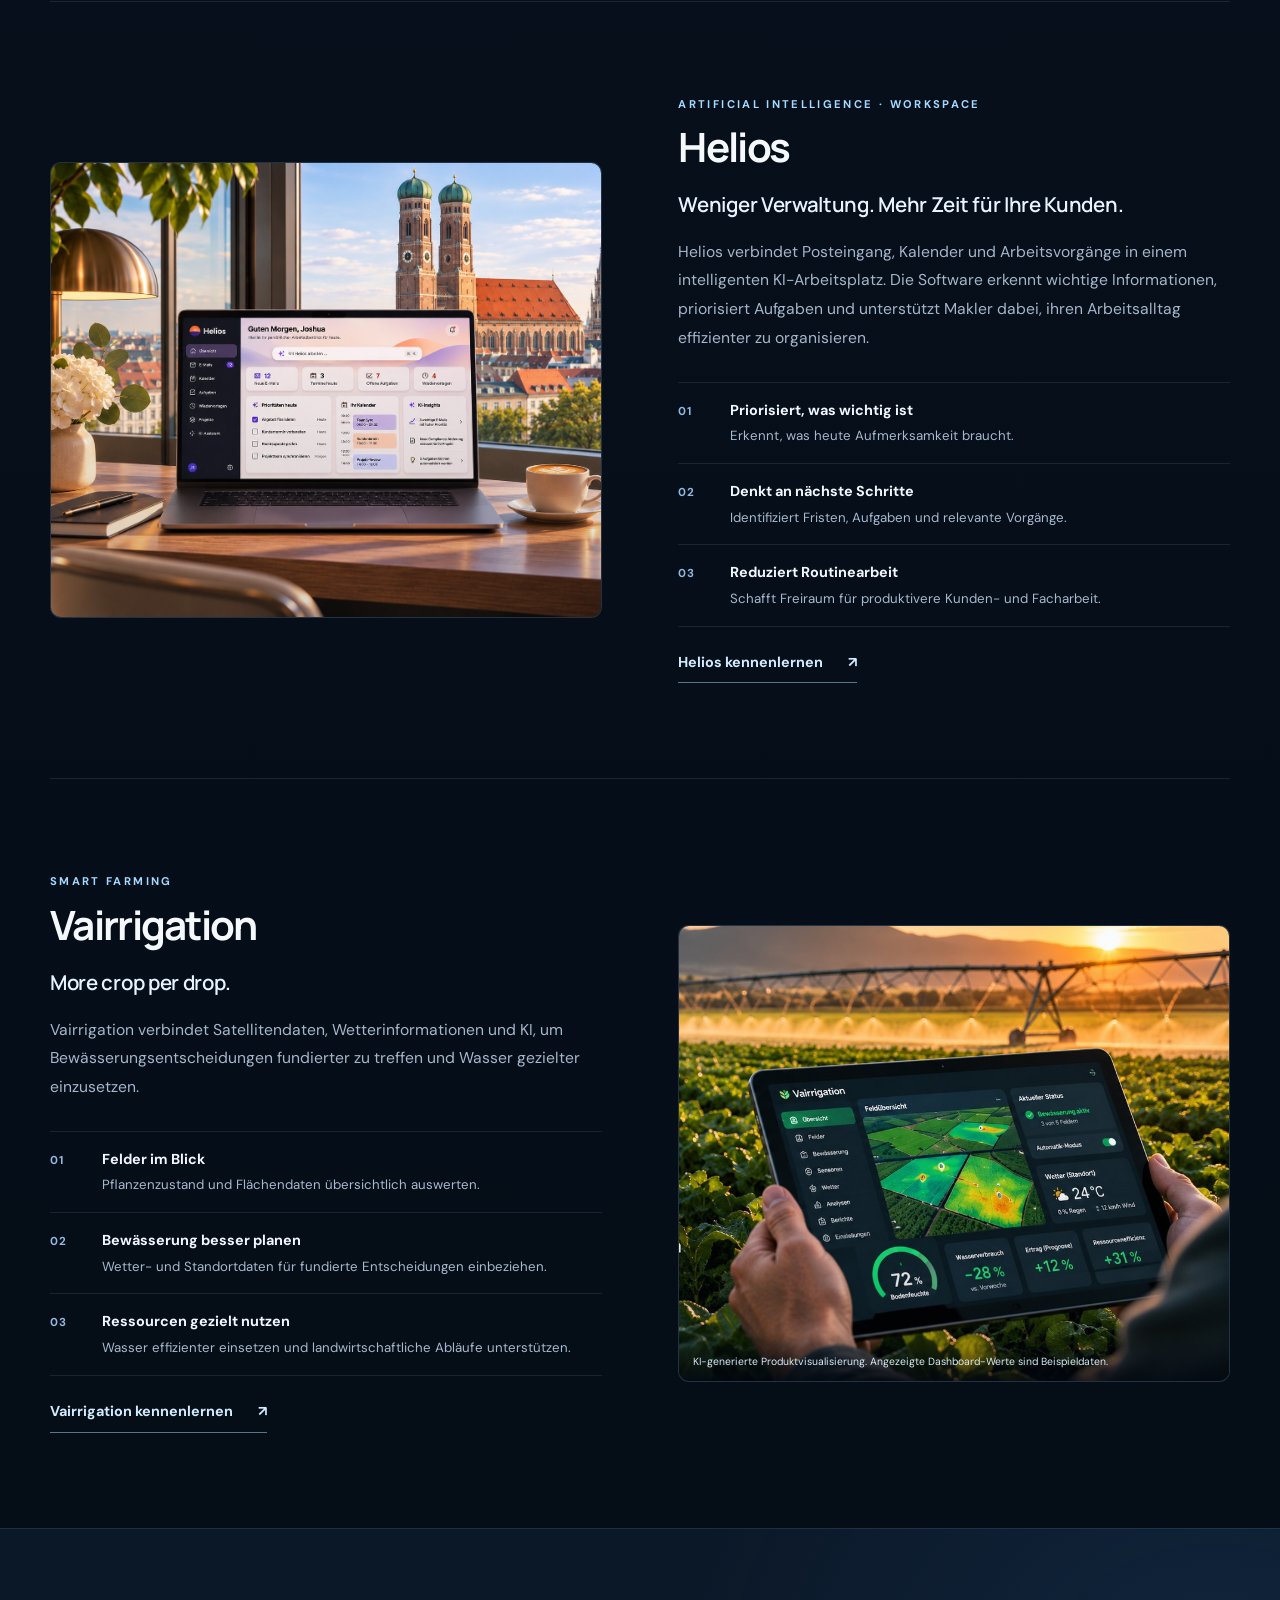
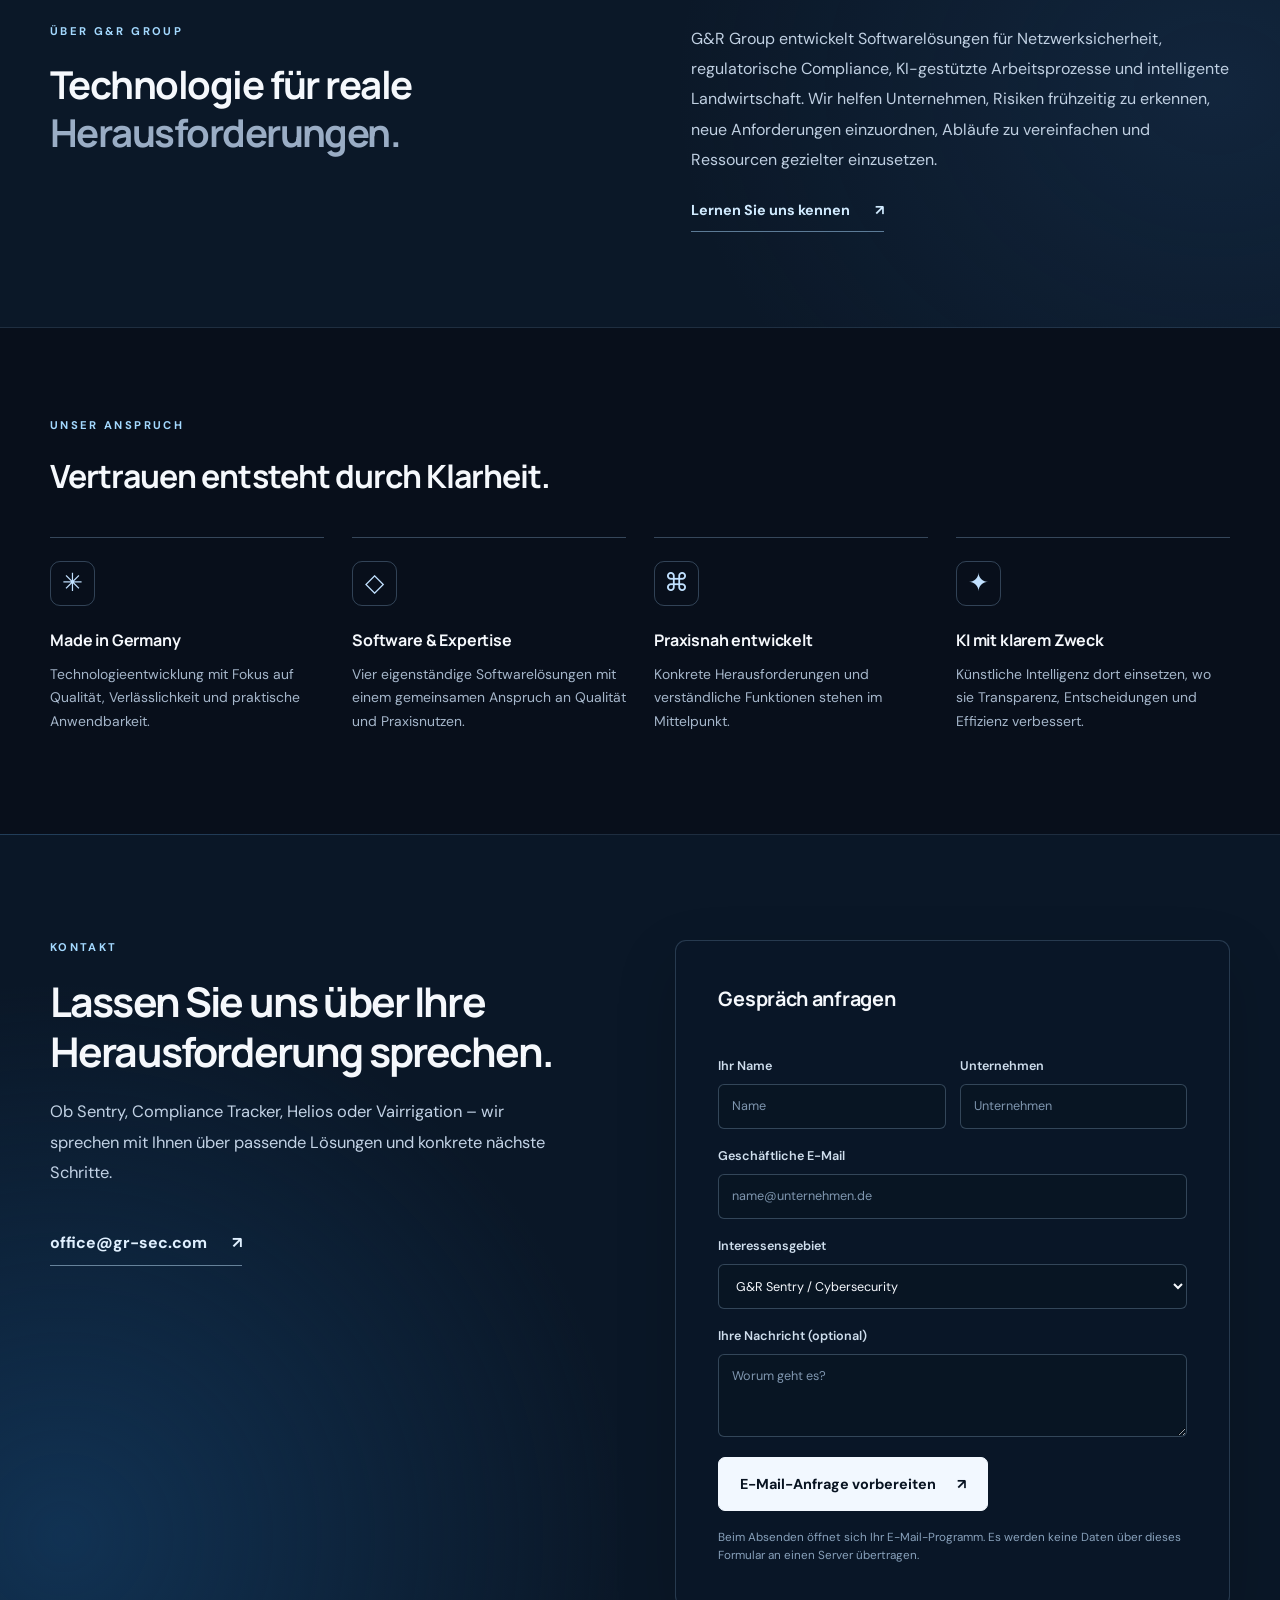
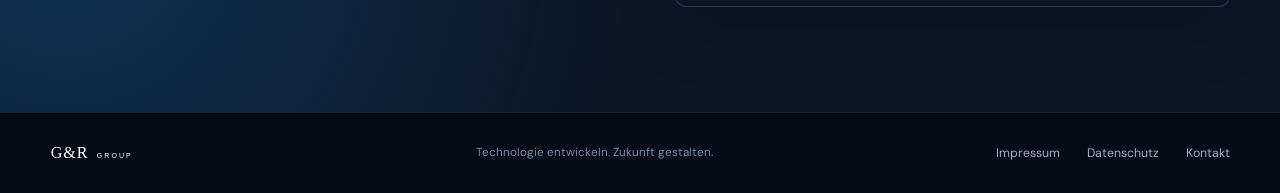
==== commit 6881ed94: "Update G&R Group website with Sentry, Compliance Tracker, Helios and Vairrigation" ====
--- a/site/index.html
+++ b/site/index.html
@@ -1,150 +1,215 @@
-<!DOCTYPE html>
+<!doctype html>
 <html lang="de">
 <head>
   <meta charset="UTF-8" />
   <meta name="viewport" content="width=device-width, initial-scale=1" />
-  <title>G&R Group</title>
-  <meta name="description" content="G&R Group entwickelt und verbindet souveräne Cybersicherheit, Smart Farming, Legal Tech und KI-Lösungen." />
-  <link rel="icon" href="favicon.svg" type="image/svg+xml" />
-  <link rel="stylesheet" href="https://fonts.googleapis.com/css2?family=Montserrat:wght@500;600;700&display=swap" />
+  <meta name="theme-color" content="#060d17" />
+  <meta name="description" content="G&R Group entwickelt intelligente Softwarelösungen für Netzwerksicherheit, regulatorische Compliance, KI-Arbeitsplätze und Smart Farming." />
+  <title>G&R Group | Technologie entwickeln. Zukunft gestalten.</title>
+  <link rel="icon" type="image/x-icon" href="https://gr-sec.com/favicon.ico" />
+  <link rel="alternate icon" href="favicon.svg" type="image/svg+xml" />
+  <link rel="preconnect" href="https://fonts.googleapis.com" />
+  <link rel="preconnect" href="https://fonts.gstatic.com" crossorigin />
+  <link href="https://fonts.googleapis.com/css2?family=DM+Sans:wght@400;500;600;700&family=Manrope:wght@400;500;600;700;800&display=swap" rel="stylesheet" />
+  <link rel="preload" as="image" type="image/webp" imagesrcset="images/hero-europe-night-1080.webp 1080w, images/hero-europe-night-hd.webp 1774w" imagesizes="100vw" />
   <link rel="stylesheet" href="styles.css" />
 </head>
 <body>
-  <header class="nav">
-    <div class="wrap nav-inner">
-      <a href="#top"><img src="images/logo.png" alt="G&R Group" class="logo" /></a>
-      <nav class="nav-links">
-        <a href="sentry.html" data-i18n="cyber">Cybersecurity</a>
-        <a href="farming.html" data-i18n="farming">Smart Farming</a>
-        <a href="compliance.html" data-i18n="compliance">Compliance</a>
-        <a href="helios.html" data-i18n="aios">KI Workspace</a>
-        <button class="lang" id="langBtn" type="button">EN</button>
+  <a class="skip-link" href="#main" data-i18n="skip">Zum Inhalt springen</a>
+
+  <header class="site-header" id="top">
+    <div class="wrap header-inner">
+      <a class="brand" href="#top" aria-label="G&R Group – Startseite"><img src="https://gr-hld.com/images/logo.png" onerror="this.onerror=null;this.src='images/logo-light.svg'" alt="G&R Group" width="186" height="42" /></a>
+      <button class="menu-toggle" type="button" id="menuToggle" aria-controls="siteNav" aria-expanded="false" aria-label="Menü öffnen">
+        <span></span><span></span><span></span>
+      </button>
+      <nav class="site-nav" id="siteNav" aria-label="Hauptnavigation">
+        <a href="#products" data-i18n="navProducts">Lösungen</a>
+        <a href="#about" data-i18n="navAbout">Unternehmen</a>
+        <a href="#contact" data-i18n="navContact">Kontakt</a>
       </nav>
+      <button type="button" class="language-switch" id="langBtn" aria-label="Switch to English" title="Switch to English">EN <span aria-hidden="true">↗</span></button>
     </div>
   </header>
 
-  <main id="top">
-    <section class="wrap hero">
-      <div>
-        <p class="kicker" data-i18n="kickerHero">MADE IN GERMANY</p>
-        <h1 data-i18n="heroTitle">Zukunft annehmen.<br />Technologie vertrauen.</h1>
-        <p class="lead" data-i18n="heroLead">Wir entwickeln und verbinden souveräne Cybersicherheit, Smart Farming, Legal Tech und KI-Lösungen.</p>
-        <a class="btn" href="#fields" data-i18n="products">Produkte ansehen</a>
-      </div>
-      <img src="images/holding_hero.jpg" alt="The Shard, London — G&R Group" />
-    </section>
-
-    <section class="wrap fields" id="fields">
-      <p class="kicker" data-i18n="fieldsKicker">GESCHÄFTSFELDER</p>
-      <h2 data-i18n="fieldsTitle">Was G&R Group baut</h2>
-      <p class="lead" data-i18n="fieldsLead">Vier Produkte, eine Messlatte: operative Exzellenz und Geschwindigkeit.</p>
-      <div class="cards">
-        <a class="card" href="sentry.html">
-          <img src="images/cyber.jpg" alt="Sentry" />
-          <div><h3>Cybersecurity</h3><p data-i18n="cardCyber">G&R Sentry – KI-gestützte Intrusion Detection im eigenen Netz.</p></div>
-        </a>
-        <a class="card" href="farming.html">
-          <img src="images/farming.jpg" alt="Smart Farming" />
-          <div><h3>Smart Farming</h3><p data-i18n="cardFarm">Vairrigation – präzise Bewässerung und digitale Feldwirtschaft.</p></div>
-        </a>
-        <a class="card" href="compliance.html">
-          <img src="images/compliance.jpg" alt="Compliance" />
-          <div><h3>Compliance</h3><p data-i18n="cardComp">Legal Tech für GDPR, NIS2 und nachvollziehbare Prüfpfade.</p></div>
-        </a>
-        <a class="card" href="helios.html">
-          <img src="images/ai.jpg" alt="Artificial Intelligence" />
-          <div><h3 data-i18n="cardAiTitle">Artificial Intelligence</h3><p data-i18n="cardAi">KI Arbeitsplatz für Makler: Post, Kalender, Aufgaben und Bestand.</p></div>
-        </a>
-      </div>
-    </section>
-
-    <section class="wrap band" id="cyber">
-      <div class="band-media"><img src="images/cyber.jpg" alt="Sentry" /></div>
-      <div class="band-copy">
-        <p class="kicker">CYBERSECURITY</p>
-        <h2 data-i18n="cyberTitle">Sentry</h2>
-        <p class="lead" data-i18n="cyberLead">Sentry erkennt Cyberangriffe frühzeitig, bewertet Risiken automatisch und warnt, bevor Schaden entsteht.</p>
-        <div class="facts">
-          <div class="fact"><strong data-i18n="cy1t">Angriffe früh erkennen</strong><span data-i18n="cy1d">Erkennt verdächtige Aktivitäten, bevor Schaden entsteht.</span></div>
-          <div class="fact"><strong data-i18n="cy2t">Daten im Blick behalten</strong><span data-i18n="cy2d">Zeigt Risiken und Warnungen zentral und verständlich.</span></div>
-          <div class="fact"><strong data-i18n="cy3t">Einfach im Einsatz</strong><span data-i18n="cy3d">Funktioniert im Alltag – ohne eigenes Security Team.</span></div>
-        </div>
-      </div>
-    </section>
-
-    <section class="wrap band flip" id="farming">
-      <div class="band-media"><img src="images/farming.jpg" alt="Smart Farming" /></div>
-      <div class="band-copy">
-        <p class="kicker">SMART FARMING</p>
-        <h2>Vairrigation</h2>
-        <p class="lead" data-i18n="farmLead">More crop per drop.<br />Mit KI und Satellitendaten genau wissen, was jedes Feld braucht.</p>
-        <div class="facts">
-          <div class="fact"><strong data-i18n="farm1t">Gezielt bewässern</strong><span data-i18n="farm1d">Wissen, wann und wie viel Wasser jedes Feld wirklich braucht.</span></div>
-          <div class="fact"><strong data-i18n="farm2t">Felder im Blick</strong><span data-i18n="farm2d">Feuchtigkeit, Pflanzenzustand und Entwicklung auf einen Blick.</span></div>
-          <div class="fact"><strong data-i18n="farm3t">Ressourcen sparen</strong><span data-i18n="farm3d">Weniger Wasser und Dünger einsetzen – ohne Ertrag zu verschenken.</span></div>
-        </div>
-      </div>
-    </section>
-
-    <section class="wrap band" id="compliance">
-      <div class="band-media"><img src="images/compliance.jpg" alt="Compliance" /></div>
-      <div class="band-copy">
-        <p class="kicker">COMPLIANCE · LEGAL TECH</p>
-        <h2 data-i18n="compTitle">Compliance auf einen Blick</h2>
-        <p class="lead" data-i18n="compLead">Unsere KI überwacht relevante Vorschriften, erkennt Änderungen und zeigt Ihnen, wo Handlungsbedarf besteht.</p>
-        <div class="facts">
-          <div class="fact"><strong data-i18n="co1t">Vorschriften im Blick</strong><span data-i18n="co1d">Alle relevanten Gesetze und Anforderungen für Ihr Unternehmen.</span></div>
-          <div class="fact"><strong data-i18n="co2t">Änderungen früh erkennen</strong><span data-i18n="co2d">Neue Vorgaben werden automatisch erkannt und eingeordnet.</span></div>
-          <div class="fact"><strong data-i18n="co3t">Handlungsbedarf erkennen</strong><span data-i18n="co3d">Sofort sehen, wo etwas zu tun ist und was als Nächstes ansteht.</span></div>
-        </div>
-      </div>
-    </section>
-
-    <section class="wrap band flip" id="ai">
-      <div class="band-media"><img src="images/ai.jpg" alt="Helios Workspace" /></div>
-      <div class="band-copy">
-        <p class="kicker">ARTIFICIAL INTELLIGENCE · WORKSPACE</p>
-        <h2 data-i18n="aiTitle">Helios</h2>
-        <p class="lead" data-i18n="aiLead">Der KI-Arbeitsplatz, der mitdenkt.<br />Helios versteht Post, Termine und Vorgänge, erkennt Handlungsbedarf und priorisiert automatisch, was als Nächstes wichtig ist. Weniger Verwaltung. Mehr Zeit für Kunden.</p>
-        <div class="facts">
-          <div class="fact"><strong data-i18n="ai1t">Priorisiert für Sie</strong><span data-i18n="ai1d">Was heute wirklich wichtig ist.</span></div>
-          <div class="fact"><strong data-i18n="ai2t">Denkt voraus</strong><span data-i18n="ai2d">Erkennt Fristen, Aufgaben und nächste Schritte.</span></div>
-          <div class="fact"><strong data-i18n="ai3t">Nimmt Arbeit ab</strong><span data-i18n="ai3d">Weniger Routine. Mehr Zeit für Kunden.</span></div>
-        </div>
-      </div>
-    </section>
-
-    <section class="wrap contact" id="contact">
-      <p class="kicker" data-i18n="contactKicker">KONTAKT</p>
-      <h2 data-i18n="contactTitle">Lassen Sie uns über Ihre Herausforderung sprechen.</h2>
-      <p class="lead" data-i18n="contactLead">Ob Cybersecurity, Smart Farming, Compliance oder KI-Arbeitsplatz – wir zeigen Ihnen, wie unsere Technologie konkret in Ihrem Unternehmen eingesetzt werden kann.</p>
-      <form id="form">
-        <input name="name" required data-i18n-placeholder="phName" placeholder="Name" />
-        <input name="company" data-i18n-placeholder="phCompany" placeholder="Unternehmen" />
-        <input type="email" name="email" required data-i18n-placeholder="phEmail" placeholder="E-Mail" />
-        <select name="topic" required>
-          <option value="" selected disabled data-i18n="optPrompt">Wofür interessieren Sie sich?</option>
-          <option data-i18n="optCyber">Cybersecurity – Sentry</option>
-          <option data-i18n="optFarm">Smart Farming – Vairrigation</option>
-          <option data-i18n="optComp">Compliance</option>
-          <option data-i18n="optAi">KI-Arbeitsplatz – Helios</option>
-        </select>
-        <textarea name="msg" rows="4" data-i18n-placeholder="phMsg" placeholder="Was möchten Sie lösen oder verbessern?"></textarea>
-        <button type="submit" data-i18n="submit">Gespräch anfragen</button>
-        <p id="thanks" hidden data-i18n="thanks">Danke. Die Anfrage liegt bereit für den Versand.</p>
-      </form>
+  <main id="main">
+    <section class="hero-shell" aria-labelledby="heroTitle">
+      <!-- Full-width Europe-at-night artwork with no baked-in lettering. -->
+      <div class="hero-visual" aria-hidden="true">
+        <picture>
+          <source type="image/webp" srcset="images/hero-europe-night-1080.webp 1080w, images/hero-europe-night-hd.webp 1774w" sizes="100vw" />
+          <img src="images/hero-europe-night-hd.jpg" alt="" width="1774" height="887" fetchpriority="high" decoding="async" />
+        </picture>
+      </div>
+      <div class="hero-glow" aria-hidden="true"></div>
+      <div class="wrap hero-grid">
+        <div class="hero-copy">
+          <p class="eyebrow"><span class="eyebrow-rule"></span><span data-i18n="heroEyebrow">MADE IN GERMANY</span></p>
+          <h1 id="heroTitle" data-i18n="heroTitle">Technologie entwickeln.<br /><span class="title-accent">Zukunft gestalten.</span></h1>
+          <p class="hero-lead" data-i18n="heroLead">Wir entwickeln intelligente Softwarelösungen für sichere Netzwerke, regulatorische Transparenz, produktivere Arbeitsprozesse und datenbasierte Landwirtschaft.</p>
+          <div class="hero-actions">
+            <a class="button button-primary" href="#products"><span data-i18n="productsCTA">Lösungen entdecken</span><span aria-hidden="true">↗</span></a>
+            <a class="button button-ghost" href="#contact"><span data-i18n="contactCTA">Gespräch anfragen</span><span aria-hidden="true">→</span></a>
+          </div>
+          <div class="hero-meta" aria-label="Lösungsbereiche">
+            <span>G&R SENTRY</span><i></i><span>LEGAL TECH</span><i></i><span>AI WORKSPACE</span><i></i><span>SMART FARMING</span>
+          </div>
+        </div>
+      </div>
+      <div class="hero-bottom-line" aria-hidden="true"></div>
+    </section>
+
+    <section class="section section-products" id="products" aria-labelledby="productsHeading">
+      <div class="wrap">
+        <div class="section-header">
+          <div>
+            <p class="eyebrow" data-i18n="fieldsKicker">UNSERE LÖSUNGEN</p>
+            <h2 id="productsHeading" data-i18n="fieldsTitle">Vier Lösungen.<br /><span class="text-muted">Eine gemeinsame Vision.</span></h2>
+          </div>
+          <p class="section-intro" data-i18n="fieldsLead">Vier eigene Softwarelösungen für Netzwerksicherheit, regulatorische Compliance, produktive Arbeitsprozesse und datenbasierte Landwirtschaft.</p>
+        </div>
+        <div class="product-grid">
+          <a href="#cyber" class="product-card">
+            <div class="product-image"><img src="images/cyber.jpg" alt="Sentry Cybersecurity-Motiv" loading="lazy" decoding="async" /></div>
+            <div class="product-card-body"><span class="product-category">CYBERSECURITY</span><h3>G&R Sentry</h3><p data-i18n="cardCyber">Cyberangriffe erkennen, bevor sie zum Problem werden.</p><span class="product-card-link"><span data-i18n="exploreProduct">Produkt ansehen</span><span aria-hidden="true">↗</span></span></div>
+          </a>
+          <a href="#compliance" class="product-card">
+            <div class="product-image"><img src="images/compliance.jpg" alt="Drei EU-Flaggen vor moderner Glasarchitektur im Abendlicht" loading="lazy" decoding="async" /></div>
+            <div class="product-card-body"><span class="product-category">COMPLIANCE · LEGAL TECH</span><h3>Compliance Tracker</h3><p data-i18n="cardComp">Regulatorische Veränderungen erkennen. Sicherer entscheiden.</p><span class="product-card-link"><span data-i18n="exploreProduct">Produkt ansehen</span><span aria-hidden="true">↗</span></span></div>
+          </a>
+          <a href="#ai" class="product-card">
+            <div class="product-image"><img src="images/ai.jpg" alt="Helios KI-Arbeitsplatz auf einem Laptop vor der Münchner Frauenkirche" loading="lazy" decoding="async" /></div>
+            <div class="product-card-body"><span class="product-category">ARTIFICIAL INTELLIGENCE</span><h3>Helios</h3><p data-i18n="cardAi">Weniger Verwaltung. Mehr Zeit für Ihre Kunden.</p><span class="product-card-link"><span data-i18n="exploreProduct">Produkt ansehen</span><span aria-hidden="true">↗</span></span></div>
+          </a>
+          <a href="#farming" class="product-card product-card-farming">
+            <div class="product-image"><img src="images/vairrigation.jpg" alt="Bewässertes Feld mit Vairrigation-Dashboard auf einem Tablet – illustrative Produktvisualisierung" loading="lazy" decoding="async" width="922" height="770" /></div>
+            <div class="product-card-body"><span class="product-category">SMART FARMING</span><h3>Vairrigation</h3><p data-i18n="cardFarm">More crop per drop. Bewässerung datenbasiert planen.</p><span class="product-card-link"><span data-i18n="exploreProduct">Produkt ansehen</span><span aria-hidden="true">↗</span></span></div>
+          </a>
+        </div>
+      </div>
+    </section>
+
+    <div class="product-details">
+      <section class="wrap detail-row" id="cyber" aria-labelledby="cyberHeading">
+        <div class="detail-media"><img src="images/cyber.jpg" alt="G&R Sentry – bestehendes Cybersecurity-Bild" loading="lazy" decoding="async" /></div>
+        <div class="detail-content">
+          <p class="eyebrow">CYBERSECURITY</p>
+          <h2 id="cyberHeading">G&R Sentry</h2>
+          <h3 class="detail-tagline" data-i18n="cyberTagline">Cyberangriffe erkennen, bevor sie zum Problem werden.</h3>
+          <p class="detail-lead" data-i18n="cyberLead">Sentry analysiert Netzwerkaktivitäten, erkennt verdächtige Muster und unterstützt Unternehmen dabei, Sicherheitsrisiken frühzeitig zu identifizieren und gezielt darauf zu reagieren.</p>
+          <div class="feature-list">
+            <div class="feature"><span class="feature-index">01</span><div><strong data-i18n="cy1t">Angriffe früh erkennen</strong><p data-i18n="cy1d">Erkennt verdächtige Aktivitäten und auffällige Muster im Netzwerkverkehr.</p></div></div>
+            <div class="feature"><span class="feature-index">02</span><div><strong data-i18n="cy2t">Daten im Blick behalten</strong><p data-i18n="cy2d">Zeigt Risiken, Warnmeldungen und sicherheitsrelevante Entwicklungen zentral und verständlich.</p></div></div>
+            <div class="feature"><span class="feature-index">03</span><div><strong data-i18n="cy3t">Einfach im Einsatz</strong><p data-i18n="cy3d">Unterstützt Organisationen beim Überblick über ihre Sicherheitslage – auch ohne großes Security-Team.</p></div></div>
+          </div>
+          <a href="#contact" class="text-link detail-cta" data-contact-topic="G&R Sentry"><span data-i18n="sentryDetailCTA">Sentry-Demo anfragen</span><span aria-hidden="true">↗</span></a>
+        </div>
+      </section>
+      <section class="wrap detail-row detail-reverse" id="compliance" aria-labelledby="compHeading">
+        <div class="detail-media"><img src="images/compliance.jpg" alt="Drei EU-Flaggen vor einem modernen europäischen Verwaltungsgebäude" loading="lazy" decoding="async" /></div>
+        <div class="detail-content">
+          <p class="eyebrow">COMPLIANCE · LEGAL TECH</p>
+          <h2 id="compHeading">Compliance Tracker</h2>
+          <h3 class="detail-tagline" data-i18n="compTagline">Regulatorische Veränderungen erkennen. Sicherer entscheiden.</h3>
+          <p class="detail-lead" data-i18n="compLead">Der Compliance Tracker hilft Unternehmen, regulatorische Entwicklungen weltweit zu beobachten, relevante Änderungen mit KI zu analysieren und deren Auswirkungen auf das eigene Geschäft einzuordnen. Mit verständlichen Zusammenfassungen, frühzeitigen Warnmeldungen und konkreten Handlungsempfehlungen.</p>
+          <div class="feature-list">
+            <div class="feature"><span class="feature-index">01</span><div><strong data-i18n="co1t">Vorgaben gezielt beobachten</strong><p data-i18n="co1d">Relevante regulatorische Entwicklungen strukturiert und nachvollziehbar im Blick behalten.</p></div></div>
+            <div class="feature"><span class="feature-index">02</span><div><strong data-i18n="co2t">Änderungen früh erkennen</strong><p data-i18n="co2d">Neue Anforderungen schneller identifizieren, einordnen und priorisieren.</p></div></div>
+            <div class="feature"><span class="feature-index">03</span><div><strong data-i18n="co3t">Handlungsbedarf ableiten</strong><p data-i18n="co3d">Verstehen, was sich ändert, wen es betrifft und welche nächsten Schritte sinnvoll sind.</p></div></div>
+          </div>
+          <a href="#contact" class="text-link detail-cta" data-contact-topic="Compliance Tracker"><span data-i18n="compDetailCTA">Compliance Tracker kennenlernen</span><span aria-hidden="true">↗</span></a>
+        </div>
+      </section>
+      <section class="wrap detail-row" id="ai" aria-labelledby="aiHeading">
+        <div class="detail-media"><img src="images/ai.jpg" alt="Helios – KI-Arbeitsplatz auf einem Laptop mit Blick auf die Münchner Frauenkirche" loading="lazy" decoding="async" /></div>
+        <div class="detail-content">
+          <p class="eyebrow">ARTIFICIAL INTELLIGENCE · WORKSPACE</p>
+          <h2 id="aiHeading">Helios</h2>
+          <h3 class="detail-tagline" data-i18n="aiTagline">Weniger Verwaltung. Mehr Zeit für Ihre Kunden.</h3>
+          <p class="detail-lead" data-i18n="aiLead">Helios verbindet Posteingang, Kalender und Arbeitsvorgänge in einem intelligenten KI-Arbeitsplatz. Die Software erkennt wichtige Informationen, priorisiert Aufgaben und unterstützt Makler dabei, ihren Arbeitsalltag effizienter zu organisieren.</p>
+          <div class="feature-list">
+            <div class="feature"><span class="feature-index">01</span><div><strong data-i18n="ai1t">Priorisiert, was wichtig ist</strong><p data-i18n="ai1d">Erkennt, was heute Aufmerksamkeit braucht.</p></div></div>
+            <div class="feature"><span class="feature-index">02</span><div><strong data-i18n="ai2t">Denkt an nächste Schritte</strong><p data-i18n="ai2d">Identifiziert Fristen, Aufgaben und relevante Vorgänge.</p></div></div>
+            <div class="feature"><span class="feature-index">03</span><div><strong data-i18n="ai3t">Reduziert Routinearbeit</strong><p data-i18n="ai3d">Schafft Freiraum für produktivere Kunden- und Facharbeit.</p></div></div>
+          </div>
+          <a href="#contact" class="text-link detail-cta" data-contact-topic="Helios"><span data-i18n="heliosDetailCTA">Helios kennenlernen</span><span aria-hidden="true">↗</span></a>
+        </div>
+      </section>
+      <section class="wrap detail-row detail-reverse" id="farming" aria-labelledby="farmingHeading">
+        <div class="detail-media">
+          <img src="images/vairrigation.jpg" alt="Vairrigation – Feldübersicht auf einem Tablet vor bewässerter Landwirtschaftsfläche" loading="lazy" decoding="async" width="922" height="770" />
+          <p class="illustration-note" data-i18n="farmIllustration">KI-generierte Produktvisualisierung. Angezeigte Dashboard-Werte sind Beispieldaten.</p>
+        </div>
+        <div class="detail-content">
+          <p class="eyebrow">SMART FARMING</p>
+          <h2 id="farmingHeading">Vairrigation</h2>
+          <h3 class="detail-tagline" data-i18n="farmTagline">More crop per drop.</h3>
+          <p class="detail-lead" data-i18n="farmLead">Vairrigation verbindet Satellitendaten, Wetterinformationen und KI, um Bewässerungsentscheidungen fundierter zu treffen und Wasser gezielter einzusetzen.</p>
+          <div class="feature-list">
+            <div class="feature"><span class="feature-index">01</span><div><strong data-i18n="farm1t">Felder im Blick</strong><p data-i18n="farm1d">Pflanzenzustand und Flächendaten übersichtlich auswerten.</p></div></div>
+            <div class="feature"><span class="feature-index">02</span><div><strong data-i18n="farm2t">Bewässerung besser planen</strong><p data-i18n="farm2d">Wetter- und Standortdaten für fundierte Entscheidungen einbeziehen.</p></div></div>
+            <div class="feature"><span class="feature-index">03</span><div><strong data-i18n="farm3t">Ressourcen gezielt nutzen</strong><p data-i18n="farm3d">Wasser effizienter einsetzen und landwirtschaftliche Abläufe unterstützen.</p></div></div>
+          </div>
+          <a href="#contact" class="text-link detail-cta" data-contact-topic="Vairrigation"><span data-i18n="farmDetailCTA">Vairrigation kennenlernen</span><span aria-hidden="true">↗</span></a>
+        </div>
+      </section>
+    </div>
+
+    <section class="about-section" id="about" aria-labelledby="aboutHeading">
+      <div class="wrap about-grid">
+        <div>
+          <p class="eyebrow" data-i18n="aboutKicker">ÜBER G&R GROUP</p>
+          <h2 id="aboutHeading" data-i18n="aboutTitle">Technologie für reale<br /><span class="text-muted">Herausforderungen.</span></h2>
+        </div>
+        <div class="about-copy"><p data-i18n="aboutText">G&R Group entwickelt Softwarelösungen für Netzwerksicherheit, regulatorische Compliance, KI-gestützte Arbeitsprozesse und intelligente Landwirtschaft. Wir helfen Unternehmen, Risiken frühzeitig zu erkennen, neue Anforderungen einzuordnen, Abläufe zu vereinfachen und Ressourcen gezielter einzusetzen.</p><a href="#contact" class="text-link"><span data-i18n="aboutCTA">Lernen Sie uns kennen</span><span aria-hidden="true">↗</span></a></div>
+      </div>
+    </section>
+
+    <section class="trust-section" aria-labelledby="trustHeading">
+      <div class="wrap">
+        <div class="trust-heading"><p class="eyebrow" data-i18n="trustKicker">UNSER ANSPRUCH</p><h2 id="trustHeading" data-i18n="trustTitle">Vertrauen entsteht durch Klarheit.</h2></div>
+        <div class="trust-grid">
+          <div class="trust-item"><span class="trust-symbol" aria-hidden="true">✳</span><h3 data-i18n="trust1t">Made in Germany</h3><p data-i18n="trust1d">Technologieentwicklung mit Fokus auf Qualität, Verlässlichkeit und praktische Anwendbarkeit.</p></div>
+          <div class="trust-item"><span class="trust-symbol" aria-hidden="true">◇</span><h3 data-i18n="trust2t">Software & Expertise</h3><p data-i18n="trust2d">Vier eigenständige Softwarelösungen mit einem gemeinsamen Anspruch an Qualität und Praxisnutzen.</p></div>
+          <div class="trust-item"><span class="trust-symbol" aria-hidden="true">⌘</span><h3 data-i18n="trust3t">Praxisnah entwickelt</h3><p data-i18n="trust3d">Konkrete Herausforderungen und verständliche Funktionen stehen im Mittelpunkt.</p></div>
+          <div class="trust-item"><span class="trust-symbol" aria-hidden="true">✦</span><h3 data-i18n="trust4t">KI mit klarem Zweck</h3><p data-i18n="trust4d">Künstliche Intelligenz dort einsetzen, wo sie Transparenz, Entscheidungen und Effizienz verbessert.</p></div>
+        </div>
+      </div>
+    </section>
+
+    <section class="contact-section" id="contact" aria-labelledby="contactHeading">
+      <div class="wrap contact-grid">
+        <div class="contact-copy">
+          <p class="eyebrow" data-i18n="contactKicker">KONTAKT</p>
+          <h2 id="contactHeading" data-i18n="contactTitle">Lassen Sie uns über Ihre Herausforderung sprechen.</h2>
+          <p data-i18n="contactLead">Ob Sentry, Compliance Tracker, Helios oder Vairrigation – wir sprechen mit Ihnen über passende Lösungen und konkrete nächste Schritte.</p>
+          <a class="contact-mail" href="mailto:office@gr-sec.com">office@gr-sec.com <span aria-hidden="true">↗</span></a>
+        </div>
+        <div class="contact-form-wrap">
+          <form id="form">
+            <h3 data-i18n="formTitle">Gespräch anfragen</h3>
+            <div class="form-row">
+              <label><span data-i18n="labelName">Ihr Name</span><input name="name" autocomplete="name" required data-i18n-placeholder="phName" placeholder="Name" /></label>
+              <label><span data-i18n="labelCompany">Unternehmen</span><input name="company" autocomplete="organization" data-i18n-placeholder="phCompany" placeholder="Unternehmen" /></label>
+            </div>
+            <label><span data-i18n="labelEmail">Geschäftliche E-Mail</span><input type="email" name="email" autocomplete="email" required data-i18n-placeholder="phEmail" placeholder="name@unternehmen.de" /></label>
+            <label><span data-i18n="labelTopic">Interessensgebiet</span><select name="topic"><option value="G&R Sentry">G&R Sentry / Cybersecurity</option><option value="Compliance Tracker">Compliance Tracker / Legal Tech</option><option value="Helios">Helios / KI Workspace</option><option value="Vairrigation" data-i18n="farmFormOption">Vairrigation / Smart Farming</option><option value="Allgemeine Anfrage" data-i18n="generalTopic">Allgemeine Anfrage</option></select></label>
+            <label><span data-i18n="labelMessage">Ihre Nachricht (optional)</span><textarea name="msg" rows="3" data-i18n-placeholder="phMessage" placeholder="Worum geht es?"></textarea></label>
+            <button class="button button-primary form-submit" type="submit"><span data-i18n="submit">E-Mail-Anfrage vorbereiten</span><span aria-hidden="true">↗</span></button>
+            <p class="form-note" id="formNote" role="status" aria-live="polite" data-i18n="formNote">Beim Absenden öffnet sich Ihr E-Mail-Programm. Es werden keine Daten über dieses Formular an einen Server übertragen.</p>
+          </form>
+        </div>
+      </div>
     </section>
   </main>
 
-  <footer>
-    <div class="wrap foot">
-      <img src="images/logo.png" alt="G&R Group" class="foot-logo" />
-      <nav class="foot-links">
-        <a href="impressum.html">Impressum</a>
-        <a href="datenschutz.html">Datenschutz</a>
-      </nav>
+  <footer class="site-footer">
+    <div class="wrap footer-inner">
+      <a href="#top" class="brand" aria-label="G&R Group – zurück nach oben"><img src="https://gr-hld.com/images/logo.png" onerror="this.onerror=null;this.src='images/logo-light.svg'" alt="G&R Group" width="145" height="34" loading="lazy" decoding="async" /></a>
+      <p data-i18n="footerLine">Technologie entwickeln. Zukunft gestalten.</p>
+      <nav aria-label="Rechtliche Informationen"><a href="impressum.html">Impressum</a><a href="datenschutz.html">Datenschutz</a><a href="#contact" data-i18n="navContact">Kontakt</a></nav>
     </div>
   </footer>
-  <script src="app.js"></script>
+  <script src="app.js" defer></script>
 </body>
 </html>
--- a/site/styles.css
+++ b/site/styles.css
@@ -1,77 +1,303 @@
 :root {
-  --ink: #12263a;
-  --muted: #5c6b78;
-  --line: #e6e1d8;
-  --paper: #f6f4ef;
-  --bg: #fbfaf7;
-  --copper: #c47a2c;
+  --bg: #060d17;
+  --bg-deep: #040914;
+  --surface: #0a1727;
+  --surface-2: #0d1c30;
+  --ink: #f5f8fc;
+  --muted: #a5b6ca;
+  --subtle: #718ba8;
+  --line: rgba(161,194,225,.13);
+  --accent: #a4d9ff;
+  --accent-bright: #d5edff;
   --white: #fff;
-}
-* { box-sizing: border-box; margin: 0; padding: 0; }
-html { scroll-behavior: smooth; }
-body {
-  font-family: Montserrat, "Segoe UI", sans-serif;
-  color: var(--ink);
-  background: var(--bg);
-  line-height: 1.55;
-}
+  --heading: Manrope, 'Segoe UI', sans-serif;
+  --body: 'DM Sans', 'Segoe UI', sans-serif;
+}
+*, *::before, *::after { box-sizing: border-box; }
+html { scroll-behavior: smooth; scroll-padding-top: 6rem; }
+body { margin: 0; background: var(--bg); color: var(--ink); font: 400 16px/1.65 var(--body); -webkit-font-smoothing: antialiased; }
+body, button, input, select, textarea { font-family: var(--body); }
 img { max-width: 100%; display: block; }
 a { color: inherit; text-decoration: none; }
-.wrap { width: min(72rem, calc(100% - 2.5rem)); margin: 0 auto; }
-.narrow { max-width: 46rem; }
-.nav {
-  position: sticky; top: 0; z-index: 20;
-  background: rgba(255,255,255,.95);
-  border-bottom: 1px solid var(--line);
-  backdrop-filter: blur(10px);
-}
-.nav-inner { display: flex; align-items: center; justify-content: space-between; height: 4.6rem; gap: 1rem; }
-.logo { height: 2.4rem; width: auto; }
-.nav-links { display: flex; gap: 1.2rem; align-items: center; font-size: .88rem; font-weight: 600; }
-.lang { border: 1px solid var(--line); padding: .25rem .5rem; border-radius: 999px; font-size: .75rem; background: #fff; }
-.hero { display: grid; grid-template-columns: 1fr 1.15fr; gap: 2rem; align-items: center; padding: 3rem 0 4rem; }
-.kicker { letter-spacing: .16em; font-size: .72rem; font-weight: 700; color: var(--copper); }
-h1 { font-size: clamp(2rem, 4vw, 3.2rem); line-height: 1.15; margin: .4rem 0 1rem; }
-.lead { color: var(--muted); max-width: 36rem; }
-.btn { display: inline-block; margin-top: 1.2rem; background: var(--ink); color: #fff; padding: .7rem 1.1rem; border-radius: 999px; font-weight: 600; font-size: .9rem; }
-.fields { padding: 1rem 0 3rem; }
-.fields h2 { margin: .3rem 0 .6rem; }
-.cards { display: grid; grid-template-columns: repeat(4, 1fr); gap: 1rem; margin-top: 1.4rem; }
-.card { display: block; background: #fff; border: 1px solid var(--line); border-radius: 12px; overflow: hidden; }
-.card img { height: auto; width: 100%; object-fit: contain; background: #0c1520; }
-.card div { padding: .9rem 1rem 1.1rem; }
-.card h3 { font-size: 1rem; margin-bottom: .3rem; }
-.card p { color: var(--muted); font-size: .88rem; }
-.band { display: grid; grid-template-columns: 1.1fr 1fr; gap: 2rem; align-items: center; padding: 3rem 0; }
-.band.flip .band-media { order: 2; }
-.band.flip .band-copy { order: 1; }
-.band-media img { width: 100%; height: auto; object-fit: contain; border-radius: 16px; background: #0c1520; }
-.band h2 { font-size: 1.7rem; margin: .3rem 0 .6rem; }
-.facts { display: grid; grid-template-columns: 1fr 1fr 1fr; gap: .8rem; margin-top: 1.2rem; }
-.fact { background: #fff; border: 1px solid var(--line); border-left: 3px solid var(--copper); padding: .8rem .9rem; border-radius: 8px; }
-.fact strong { display: block; margin-bottom: .2rem; }
-.fact span { color: var(--muted); font-size: .88rem; }
-.contact { padding: 3rem 0 4rem; }
-form { display: grid; gap: .7rem; margin-top: 1rem; }
-input, select, textarea {
-  font: inherit; padding: .7rem .8rem; border: 1px solid var(--line); border-radius: 8px; background: #fff;
-}
-button[type=submit] {
-  justify-self: start; background: var(--ink); color: #fff; border: 0; padding: .7rem 1.1rem; border-radius: 999px; font-weight: 600;
-}
-footer { background: #fff; border-top: 1px solid var(--line); padding: 1.4rem 0; color: var(--muted); font-size: .9rem; }
-.foot { display: flex; justify-content: space-between; gap: .8rem; align-items: center; flex-wrap: wrap; }
-.foot-logo { height: 2.75rem; width: auto; }
-.foot-links { display: flex; gap: 1.2rem; flex-wrap: wrap; margin-left: auto; }
-.legal-page { padding: 3rem 0 5rem; }
-.legal-page h1 { font-size: 2rem; margin: 0 0 1.2rem; }
-.legal-page h2 { font-size: 1.05rem; margin: 1.8rem 0 .5rem; }
-.legal-page p, .legal-page li { color: var(--muted); margin-bottom: .7rem; }
-.page { padding: 2.5rem 0 4rem; }
-.page h1 { margin-top: .2rem; }
-.page .hero-img { width: 100%; height: auto; object-fit: contain; border-radius: 16px; margin: 1.4rem 0; background: #0c1520; }
+button, input, select, textarea { font-size: inherit; }
+button { cursor: pointer; }
+button, a, input, select, textarea { -webkit-tap-highlight-color: transparent; }
+:focus-visible { outline: 2px solid var(--accent); outline-offset: 4px; }
+::selection { background: #25577e; color: #fff; }
+.wrap { width: min(1280px, calc(100% - 100px)); margin-inline: auto; }
+.skip-link { position: absolute; z-index: 50; top: -100px; left: 12px; padding: 12px 18px; background: #fff; color: #020610; border-radius: 6px; }
+.skip-link:focus { top: 10px; }
+.site-header { position: sticky; top: 0; z-index: 30; background: rgba(5,13,23,.88); border-bottom: 1px solid var(--line); backdrop-filter: blur(18px); -webkit-backdrop-filter: blur(18px); }
+.header-inner { min-height: 81px; display: grid; grid-template-columns: 1fr auto 1fr; align-items: center; gap: 20px; }
+.brand { width: fit-content; display: inline-flex; align-items: center; }
+.brand img { width: 176px; height: auto; }
+.site-nav { display: flex; align-items: center; gap: clamp(22px, 3vw, 45px); }
+.site-nav a { color: #cfdaeb; font-size: .88rem; font-weight: 600; transition: color .2s ease; }
+.site-nav a:hover, .site-nav a:focus-visible { color: #fff; }
+.language-switch { justify-self: end; background: transparent; border: 1px solid rgba(188,219,247,.25); color: #f4f9ff; border-radius: 6px; padding: .47rem .75rem; font-size: .78rem; font-weight: 700; letter-spacing: .05em; }
+.language-switch span { opacity: .65; padding-left: .2rem; }
+.language-switch:hover { border-color: var(--accent); }
+.menu-toggle { display: none; }
+.eyebrow { margin: 0 0 23px; color: var(--accent); text-transform: uppercase; letter-spacing: .21em; font-size: .7rem; font-weight: 700; line-height: 1.3; }
+h1,h2,h3,h4,p { margin-top: 0; }
+h1,h2,h3 { font-family: var(--heading); }
+.hero-shell { position: relative; overflow: hidden; isolation: isolate; background: radial-gradient(ellipse 75% 90% at 79% 37%, #102b48 0%, #061525 49%, #040b15 90%); }
+.hero-glow { position: absolute; top: -360px; right: -200px; width: 900px; height: 900px; background: radial-gradient(circle, rgba(50,121,177,.20), transparent 69%); pointer-events: none; z-index: -1; }
+.hero-grid { position: relative; min-height: 654px; display: grid; grid-template-columns: minmax(490px, .98fr) minmax(0,1.02fr); align-items: center; }
+.hero-copy { padding: 80px 0 88px; position: relative; z-index: 2; }
+.hero-copy .eyebrow { display: flex; align-items: center; gap: 13px; }
+.eyebrow-rule { width: 28px; height: 1px; background: var(--accent); flex: 0 0 auto; }
+.hero h1, .hero-copy h1 { max-width: 790px; font-size: clamp(2.75rem, 4.6vw, 4.7rem); line-height: 1.13; font-weight: 700; letter-spacing: -.048em; margin-bottom: 30px; }
+.title-accent { color: #a8c4e5; }
+.hero-lead { color: #ced8e7; max-width: 610px; font-size: clamp(1rem, 1.25vw, 1.125rem); line-height: 1.78; }
+.hero-actions { display: flex; gap: 14px; flex-wrap: wrap; margin-top: 32px; }
+.button { display: inline-flex; justify-content: center; align-items: center; gap: 21px; border-radius: 7px; border: 1px solid transparent; font-weight: 700; font-size: .9rem; line-height: 1.25; padding: 17px 21px; transition: transform .2s ease, background .2s ease, border-color .2s ease; }
+.button:hover { transform: translateY(-2px); }
+.button-primary { background: #f2f8ff; border-color: #f2f8ff; color: #081321; }
+.button-primary:hover { background: #cbe7ff; border-color: #cbe7ff; }
+.button-ghost { border-color: rgba(212,231,249,.5); color: #f5f9ff; background: rgba(4,13,24,.25); }
+.button-ghost:hover { background: rgba(121,186,234,.12); border-color: var(--accent); }
+.hero-meta { margin-top: 55px; display: flex; flex-wrap: wrap; align-items: center; gap: 12px; color: #748da9; font-size: .61rem; font-weight: 700; letter-spacing: .16em; }
+.hero-meta i { display: block; width: 2px; height: 2px; border-radius: 50%; background: #7ea9d5; }
+.hero-visual { position: absolute; inset: -18% -14% -13% 35%; z-index: 1; pointer-events: none; }
+.hero-visual img { width: 100%; height: 100%; object-fit: contain; transform: translate(8%, 1%) scale(1.06); opacity: .95; }
+.hero-visual::before { content: ''; position: absolute; z-index: 2; inset: 0 auto 0 -1px; width: 36%; background: linear-gradient(90deg, #050e19 4%, rgba(5,14,25,.64) 35%, transparent 100%); }
+.hero-side-note { position: absolute; z-index: 3; right: 4%; bottom: 24%; border-left: 1px solid #6c9fca; padding-left: 15px; display: grid; gap: 2px; color: #9bb6d1; font-size: .62rem; letter-spacing: .2em; font-weight: 700; }
+.hero-bottom-line { height: 1px; background: linear-gradient(90deg, transparent, rgba(144,189,220,.30), transparent); }
+.section { padding-block: 100px; }
+.section-header { display: flex; justify-content: space-between; align-items: end; gap: 60px; margin-bottom: 40px; }
+.section-header h2, .about-grid h2 { margin: 0; font-weight: 700; line-height: 1.24; letter-spacing: -.04em; font-size: clamp(2rem,3vw,3.05rem); }
+.text-muted { color: #9aadc5; }
+.section-intro { flex: 0 1 435px; font-size: 1rem; color: var(--muted); line-height: 1.8; margin-bottom: 1px; }
+.section-products { background: #07111e; }
+.product-grid { display: grid; grid-template-columns: repeat(4,minmax(0,1fr)); gap: 16px; }
+.product-card { overflow: hidden; display: flex; flex-direction: column; border: 1px solid var(--line); border-radius: 9px; background: linear-gradient(140deg,#101f32 0%,#081522 100%); min-width: 0; transition: transform .25s ease, border-color .25s ease, box-shadow .25s ease; }
+.product-card:hover { transform: translateY(-5px); border-color: rgba(130,204,255,.58); box-shadow: 0 16px 45px rgba(0,0,0,.23); }
+.product-image { overflow: hidden; position: relative; aspect-ratio: 1.39; background: #11233a; }
+.product-image::after { content:''; position:absolute; inset:0; background:linear-gradient(0deg,rgba(5,11,20,.34),transparent 60%); pointer-events:none; }
+.product-image img { width:100%; height:100%; object-fit:cover; transition: transform .5s ease; }
+.product-card:hover img { transform: scale(1.055); }
+.product-card-body { display:flex; flex:1; flex-direction:column; padding:23px 24px 25px; }
+.product-category { color: var(--accent); font-size:.6rem; font-weight:700; letter-spacing:.15em; line-height:1.4; }
+.product-card h3 { font-size: clamp(1.2rem,1.55vw,1.55rem); line-height:1.32; margin: 10px 0 10px; letter-spacing: -.026em; }
+.product-card p { color:#bccde0; font-size:.88rem; line-height:1.6; margin: 0 0 25px; }
+.product-card-link { display:flex; justify-content:space-between; gap:12px; color:#d3eaff; font-size:.78rem; font-weight:700; margin-top:auto; padding-top:17px; border-top:1px solid var(--line); }
+.product-card-link span:last-child { font-size: 1.15rem; line-height: 1; }
+.product-details { background: linear-gradient(180deg, #07111e 0%, #050d17 100%); }
+.detail-row { display:grid; grid-template-columns: minmax(0,1fr) minmax(0,1fr); gap: clamp(44px,6vw,110px); align-items:center; padding-block: 95px; border-top:1px solid var(--line); }
+.detail-reverse .detail-media { order: 2; }
+.detail-reverse .detail-content { order: 1; }
+.detail-media { position:relative; border-radius:11px; overflow:hidden; background:var(--surface); border:1px solid rgba(170,199,227,.15); }
+.detail-media::before { content:''; position:absolute; inset:0; z-index:1; background:linear-gradient(0deg,rgba(6,13,23,.16),transparent 60%); pointer-events:none; }
+.detail-media img { width:100%; aspect-ratio: 1.21; height:auto; object-fit:cover; }
+.detail-content .eyebrow { margin-bottom:13px; }
+.detail-content h2 { font-size:clamp(2.1rem,3.15vw,3.25rem); letter-spacing:-.042em; line-height:1.15; margin:0 0 19px; }
+.detail-tagline { color:#e8f3ff; font-size:clamp(1.15rem,1.6vw,1.45rem); letter-spacing:-.015em; font-weight:600; line-height:1.48; margin-bottom:18px; }
+.detail-lead { color:var(--muted); max-width:660px; font-size:.98rem; line-height:1.83; margin-bottom:0; }
+.micro-claim { color:var(--accent); font-weight:700; font-size:.88rem; margin:-6px 0 14px; }
+.feature-list { margin-top:29px; border-top:1px solid var(--line); }
+.feature { display:grid; grid-template-columns:38px 1fr; gap:14px; border-bottom:1px solid var(--line); padding:16px 0 16px; }
+.feature-index { color:#5e91bd; font-size:.72rem; letter-spacing:.07em; font-weight:700; padding-top:3px; }
+.feature strong { display:block; color:#f2f7ff; font-weight:700; font-size:.9rem; margin-bottom:4px; }
+.feature p { color:#a6b9ce; font-size:.83rem; line-height:1.55; margin:0; }
+.about-section { background: radial-gradient(ellipse 65% 170% at 95% 40%, rgba(40,84,133,.22), transparent 65%), #0b1828; padding-block:95px; border-top:1px solid var(--line); border-bottom:1px solid var(--line); }
+.about-grid { display:grid; grid-template-columns: 1fr 1fr; gap:clamp(45px,8vw,150px); }
+.about-copy { align-self:end; }
+.about-copy p { color:#c0d0e2; line-height:1.9; font-size:1rem; margin:0 0 22px; }
+.text-link { color:#d1ebff; display:inline-flex; gap:25px; align-items:center; font-weight:700; font-size:.9rem; border-bottom:1px solid rgba(158,202,239,.55); padding-bottom:8px; }
+.text-link:hover { color:#fff; border-color:#fff; }
+.trust-section { background:#080f1b; padding-block:90px 100px; }
+.trust-heading { margin-bottom:40px; }
+.trust-heading h2 { font-size:clamp(1.85rem,2.5vw,2.5rem); line-height:1.3; letter-spacing:-.03em; margin:0; }
+.trust-grid { display:grid; grid-template-columns: repeat(4,minmax(0,1fr)); gap:28px; }
+.trust-item { border-top:1px solid rgba(160,202,238,.3); padding-top:23px; }
+.trust-symbol { display:grid; place-items:center; width:45px; height:45px; color:#c1e1ff; border:1px solid rgba(157,202,240,.28); border-radius:10px; font-size:1.55rem; font-weight:400; margin-bottom:21px; }
+.trust-item h3 { font-size:1rem; letter-spacing:-.01em; margin-bottom:9px; }
+.trust-item p { font-size:.87rem; color:var(--muted); margin:0; line-height:1.7; }
+.contact-section { position:relative; background:radial-gradient(ellipse 70% 100% at 5% 80%, #113253 0%, transparent 63%),#0a1727; padding-block:105px; border-top:1px solid var(--line); }
+.contact-grid { display:grid; grid-template-columns: minmax(0,.92fr) minmax(0,1fr); gap:clamp(45px,9vw,135px); }
+.contact-copy h2 { font-size:clamp(2rem,3.2vw,3.15rem); letter-spacing:-.045em; line-height:1.22; max-width:580px; margin:0 0 20px; }
+.contact-copy p:not(.eyebrow) { color:#c2d2e5; font-size:1.03rem; max-width:530px; line-height:1.85; }
+.contact-mail { display:inline-flex; align-items:center; gap:25px; font-weight:700; color:#e0f0ff; margin-top:25px; padding-bottom:8px; border-bottom:1px solid rgba(192,225,250,.5); }
+.contact-form-wrap { border:1px solid rgba(162,203,238,.20); background:rgba(10,23,40,.86); border-radius:11px; box-shadow: 0 24px 60px rgba(0,0,0,.17); padding:clamp(25px,3.5vw,42px); }
+.contact-form-wrap h3 { font-size:1.24rem; letter-spacing:-.015em; margin:0 0 24px; }
+#form { display:grid; gap:17px; }
+#form label { display:grid; gap:7px; font-size:.79rem; color:#cfdeed; font-weight:600; }
+.form-row { display:grid; grid-template-columns:1fr 1fr; gap:14px; }
+input,select,textarea { width:100%; min-width:0; padding:12px 13px; background:#081523; border:1px solid rgba(166,203,233,.27); border-radius:6px; color:#f5f8fd; line-height:1.5; }
+input::placeholder,textarea::placeholder { color:#7f96af; opacity:1; }
+input:hover,select:hover,textarea:hover { border-color:rgba(166,203,233,.55); }
+input:focus,select:focus,textarea:focus { border-color:var(--accent); outline:1px solid var(--accent); }
+select { color:#f5f8fd; appearance:auto; }
+textarea { resize:vertical; }
+.form-submit { justify-self:start; margin-top:3px; }
+.form-note { color:#88a1bb; line-height:1.55; font-size:.73rem; margin:0; }
+.site-footer { border-top:1px solid var(--line); padding-block:28px; background:#050c15; }
+.footer-inner { display:flex; align-items:center; justify-content:space-between; gap:30px; }
+.footer-inner .brand img { width:142px; }
+.footer-inner p { color:#748ca6; font-size:.73rem; margin:0; }
+.footer-inner nav { display:flex; flex-wrap:wrap; gap:27px; font-size:.77rem; color:#9dafc4; }
+.footer-inner a:hover { color:#fff; }
+/* Legal documents: retain the original legal text and match the new design. */
+.nav { background:#060d17; border-bottom:1px solid var(--line); }
+.nav-inner { display:flex; align-items:center; min-height:80px; }
+.nav .logo, .foot-logo { width:176px; height:auto; filter: brightness(0) invert(1); }
+.legal-page { min-height:75vh; padding:65px 0 100px; background:#081321; }
+.narrow { max-width:740px; }
+.legal-page h1 { font-size:clamp(2rem,4vw,3.2rem); letter-spacing:-.04em; margin:0 0 30px; }
+.legal-page h2 { font-size:1.1rem; margin:27px 0 8px; }
+.legal-page p, .legal-page li { color:var(--muted); margin:0 0 12px; }
+.legal-page p a { color:var(--accent); text-decoration:underline; text-underline-offset:3px; }
+.back { display:inline-block; margin-bottom:30px; color:var(--accent); font-weight:700; }
+footer:not(.site-footer) { background:#050c15; color:var(--muted); border-top:1px solid var(--line); padding:26px 0; }
+.foot { display:flex; align-items:center; justify-content:space-between; gap:15px; }
+.foot-links { display:flex; gap:22px; font-size:.85rem; }
+@media (min-width: 1500px) {
+  .hero-grid { min-height:715px; }
+  .hero-visual { right:-18%; }
+}
+@media (max-width: 1150px) {
+  .wrap { width:min(100% - 64px,1280px); }
+  .hero-grid { grid-template-columns:minmax(0,.98fr) minmax(0,1.02fr); min-height:620px; }
+  .hero-copy h1 { font-size:clamp(2.7rem,5.15vw,4rem); }
+  .hero-visual { inset:-8% -22% -6% 33%; }
+  .hero-meta { font-size:.56rem; gap:9px; }
+  .product-card-body { padding:20px 17px 22px; }
+  .detail-row { gap:44px; }
+}
 @media (max-width: 900px) {
-  .hero, .band, .band.flip, .cards, .facts { grid-template-columns: 1fr; }
-  .band.flip .band-media, .band.flip .band-copy { order: unset; }
-  .nav-links { display: none; }
-}
+  .header-inner { min-height:70px; }
+  .brand img { width:145px; }
+  .hero-grid { min-height:670px; grid-template-columns:1fr; }
+  .hero-copy { padding:85px 0 70px; max-width:640px; }
+  .hero-copy h1 { font-size:clamp(2.75rem,6.2vw,4rem); }
+  .hero-visual { inset:0 -36% -7% 26%; opacity:.42; }
+  .hero-visual::before { width:70%; }
+  .hero-side-note { display:none; }
+  .hero-meta { max-width:520px; line-height:1.9; }
+  .section-header { display:block; }
+  .section-intro { max-width:680px; margin:20px 0 0; }
+  .product-grid { grid-template-columns:repeat(2,minmax(0,1fr)); }
+  .detail-row { grid-template-columns:1fr; gap:28px; padding-block:70px; }
+  .detail-reverse .detail-media, .detail-reverse .detail-content { order:initial; }
+  .detail-media img { aspect-ratio:1.8; }
+  .about-grid { grid-template-columns:1fr; gap:22px; }
+  .about-copy { max-width:740px; }
+  .trust-grid { grid-template-columns:repeat(2,minmax(0,1fr)); }
+  .contact-grid { grid-template-columns:1fr; gap:40px; }
+}
+@media (max-width: 650px) {
+  html { scroll-padding-top:5rem; }
+  .wrap { width:calc(100% - 38px); }
+  .header-inner { grid-template-columns:1fr auto auto; gap:15px; }
+  .menu-toggle { display:grid; order:3; align-content:center; gap:5px; width:37px; height:37px; background:transparent; border:1px solid rgba(186,217,239,.25); border-radius:6px; padding:9px 8px; }
+  .menu-toggle span { height:1.5px; background:#fff; display:block; }
+  .language-switch { order:2; }
+  .site-nav { display:none; position:absolute; left:0; right:0; top:100%; background:#091729; padding:14px 19px 19px; border-bottom:1px solid var(--line); flex-direction:column; align-items:stretch; gap:0; box-shadow:0 20px 28px rgba(0,0,0,.2); }
+  .site-nav.is-open { display:flex; }
+  .site-nav a { padding:13px 0; border-bottom:1px solid var(--line); }
+  .site-nav a:last-child { border:0; }
+  .hero-grid { min-height:auto; }
+  .hero-copy { padding:94px 0 65px; }
+  .hero-copy h1 { font-size:clamp(2.5rem,10.5vw,3.7rem); letter-spacing:-.047em; margin-bottom:24px; }
+  .hero-lead { font-size:.97rem; line-height:1.78; }
+  .hero-visual { inset:0 -105% 5% 0; opacity:.28; }
+  .hero-visual::before { width:74%; }
+  .hero-actions { gap:11px; }
+  .button { padding:14px 15px; gap:13px; font-size:.8rem; }
+  .hero-meta { margin-top:35px; gap:8px; max-width:360px; letter-spacing:.08em; font-size:.56rem; }
+  .section { padding-block:70px; }
+  .section-header h2 { font-size:clamp(1.9rem,7.8vw,2.5rem); }
+  .product-grid { grid-template-columns:1fr; gap:17px; }
+  .product-image { aspect-ratio:1.7; }
+  .product-card-body { padding:21px; }
+  .product-card h3 { font-size:1.4rem; }
+  .detail-row { padding-block:65px; }
+  .detail-media img { aspect-ratio:1.3; }
+  .detail-content h2 { font-size:2.2rem; }
+  .detail-tagline { font-size:1.2rem; }
+  .about-section, .trust-section, .contact-section { padding-block:70px; }
+  .trust-grid { grid-template-columns:1fr; gap:29px; }
+  .trust-item { padding-top:18px; }
+  .trust-symbol { margin-bottom:12px; }
+  .form-row { grid-template-columns:1fr; }
+  .contact-form-wrap { padding:24px 18px; }
+  .footer-inner { align-items:flex-start; flex-direction:column; gap:17px; }
+  .footer-inner nav { gap:19px; }
+  .foot { align-items:flex-start; flex-direction:column; }
+}
+@media (prefers-reduced-motion:reduce) {
+  html { scroll-behavior:auto; }
+  *,*::before,*::after { transition-duration:.01ms!important; animation-duration:.01ms!important; }
+}
+/* Keep the headline readable as two deliberate lines beside the illustration. */
+@media (min-width: 901px) {
+  .hero-copy h1 { font-size: clamp(3rem, 3.6vw, 3.5rem); }
+}
+.hero-visual::before { display: none; }
+.hero-side-note { display: none; }
+
+/* Brand assets: original G&R Group logo hosted on gr-hld.com. The existing SVG is the offline fallback. */
+.brand img, .nav .logo, .foot-logo { filter: brightness(0) invert(1); object-fit:contain; object-position:left center; }
+/* Europe-by-night hero photo from the approved visual concept. */
+.hero-visual img { object-fit:cover; object-position:52% 50%; transform:translate(5%, 0) scale(1.015); opacity:.92; }
+.hero-visual { overflow:hidden; }
+.hero-visual::after { content:''; position:absolute; inset:0; background:linear-gradient(90deg,#050e19 0%,rgba(5,14,25,.75) 15%,rgba(5,14,25,.1) 58%,transparent 100%); pointer-events:none; }
+@media (max-width:900px) { .hero-visual img { object-position:53% center; } }
+
+
+/* Hero v3 — dedicated high-detail Europa-bei-Nacht image (not a screenshot crop).
+   Place the photo behind genuine, accessible HTML text. */
+.hero-shell { background-color: #040b15; }
+.hero-grid { z-index: 2; }
+.hero-glow { z-index: 1; opacity: .28; }
+.hero-visual { position: absolute; inset: 0; z-index: 0; overflow: hidden; opacity: 1; pointer-events: none; }
+.hero-visual picture, .hero-visual img { width: 100%; height: 100%; display: block; }
+.hero-visual img {
+  object-fit: cover;
+  object-position: center 49%;
+  transform: none;
+  opacity: 1;
+}
+.hero-visual::after {
+  content: '';
+  position: absolute;
+  inset: 0;
+  pointer-events: none;
+  background:
+    linear-gradient(90deg, #060d17 0%, rgba(6,13,23,.97) 12%, rgba(6,13,23,.89) 27%, rgba(6,13,23,.66) 44%, rgba(6,13,23,.18) 69%, rgba(6,13,23,.03) 100%),
+    linear-gradient(0deg, rgba(5,12,22,.5), transparent 32%, rgba(5,12,22,.10));
+}
+@media (max-width: 900px) {
+  .hero-visual { inset: 0; opacity: .82; }
+  .hero-visual img { object-position: 55% center; }
+  .hero-visual::after { background: linear-gradient(90deg, #060d17 0%, rgba(6,13,23,.9) 19%, rgba(6,13,23,.59) 100%), linear-gradient(0deg, #060d17 0%, transparent 45%, rgba(6,13,23,.22) 100%); }
+}
+@media (max-width: 650px) {
+  .hero-visual { inset: 0; opacity: .58; }
+  .hero-visual img { object-position: 61% center; }
+  .hero-visual::after { background: linear-gradient(90deg, rgba(6,13,23,.83), rgba(6,13,23,.46)), linear-gradient(0deg, #060d17 0%, transparent 50%, #060d17 100%); }
+}
+
+
+/* Feinschliff: focus states and readable small labels, without changing the design. */
+.product-card:focus-visible {
+  border-color: rgba(130,204,255,.70);
+  box-shadow: 0 0 0 2px rgba(164,217,255,.25), 0 16px 45px rgba(0,0,0,.23);
+}
+.product-card:focus-visible .product-image img { transform: scale(1.035); }
+.product-category { font-size: .69rem; letter-spacing: .11em; }
+.hero-meta { color: #a3bed8; font-size: .71rem; letter-spacing: .11em; }
+.feature-index { color: #91b9df; }
+.detail-cta { margin-top: 24px; }
+@media (max-width: 1150px) { .hero-meta { font-size: .67rem; } }
+@media (max-width: 650px) {
+  .hero-meta { font-size: .66rem; letter-spacing: .055em; gap: 9px; }
+  .product-category { font-size: .68rem; }
+  .detail-cta { margin-top: 21px; }
+}
+
+
+.illustration-note { position: absolute; bottom: 0; left: 0; right: 0; z-index:2; padding: 20px 14px 11px;
+  font-size: .65rem; line-height:1.4; color:#d5e9f8; margin:0;
+  background: linear-gradient(0deg,rgba(2,7,14,.85),transparent); }
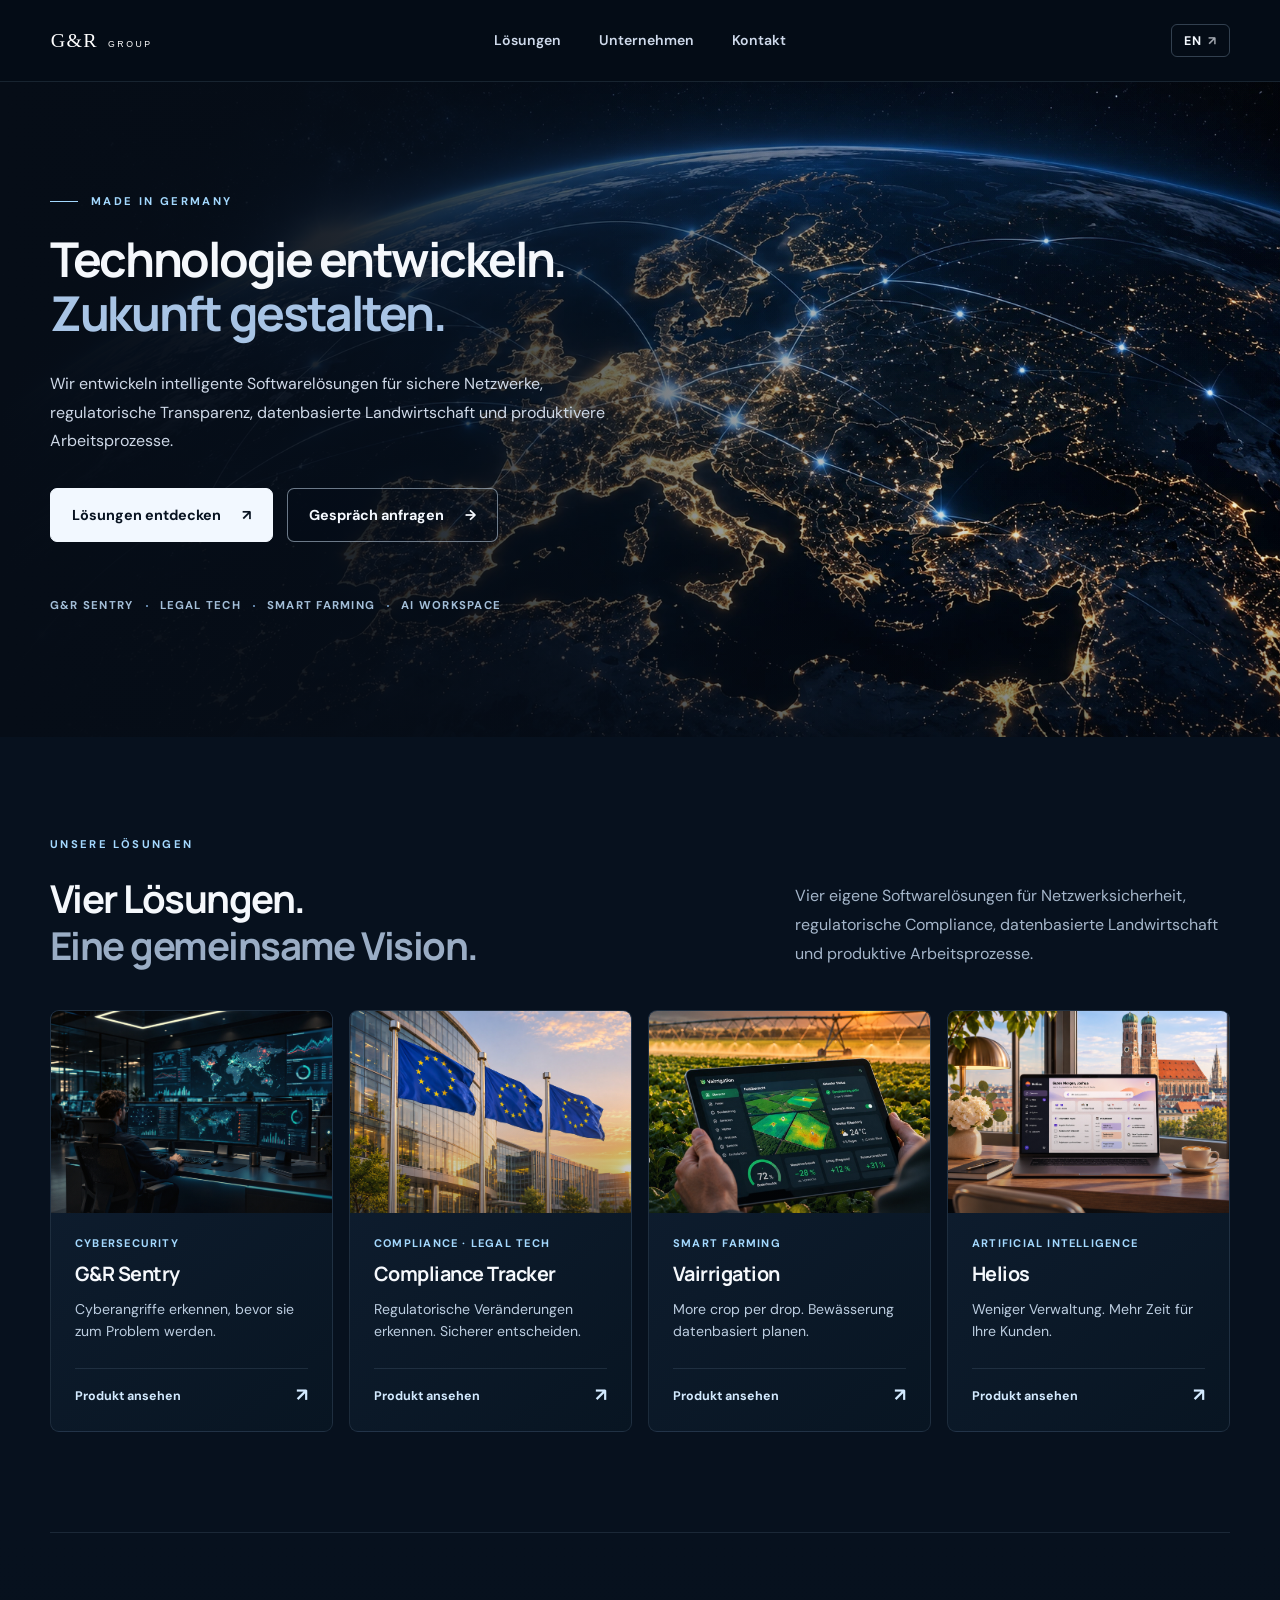
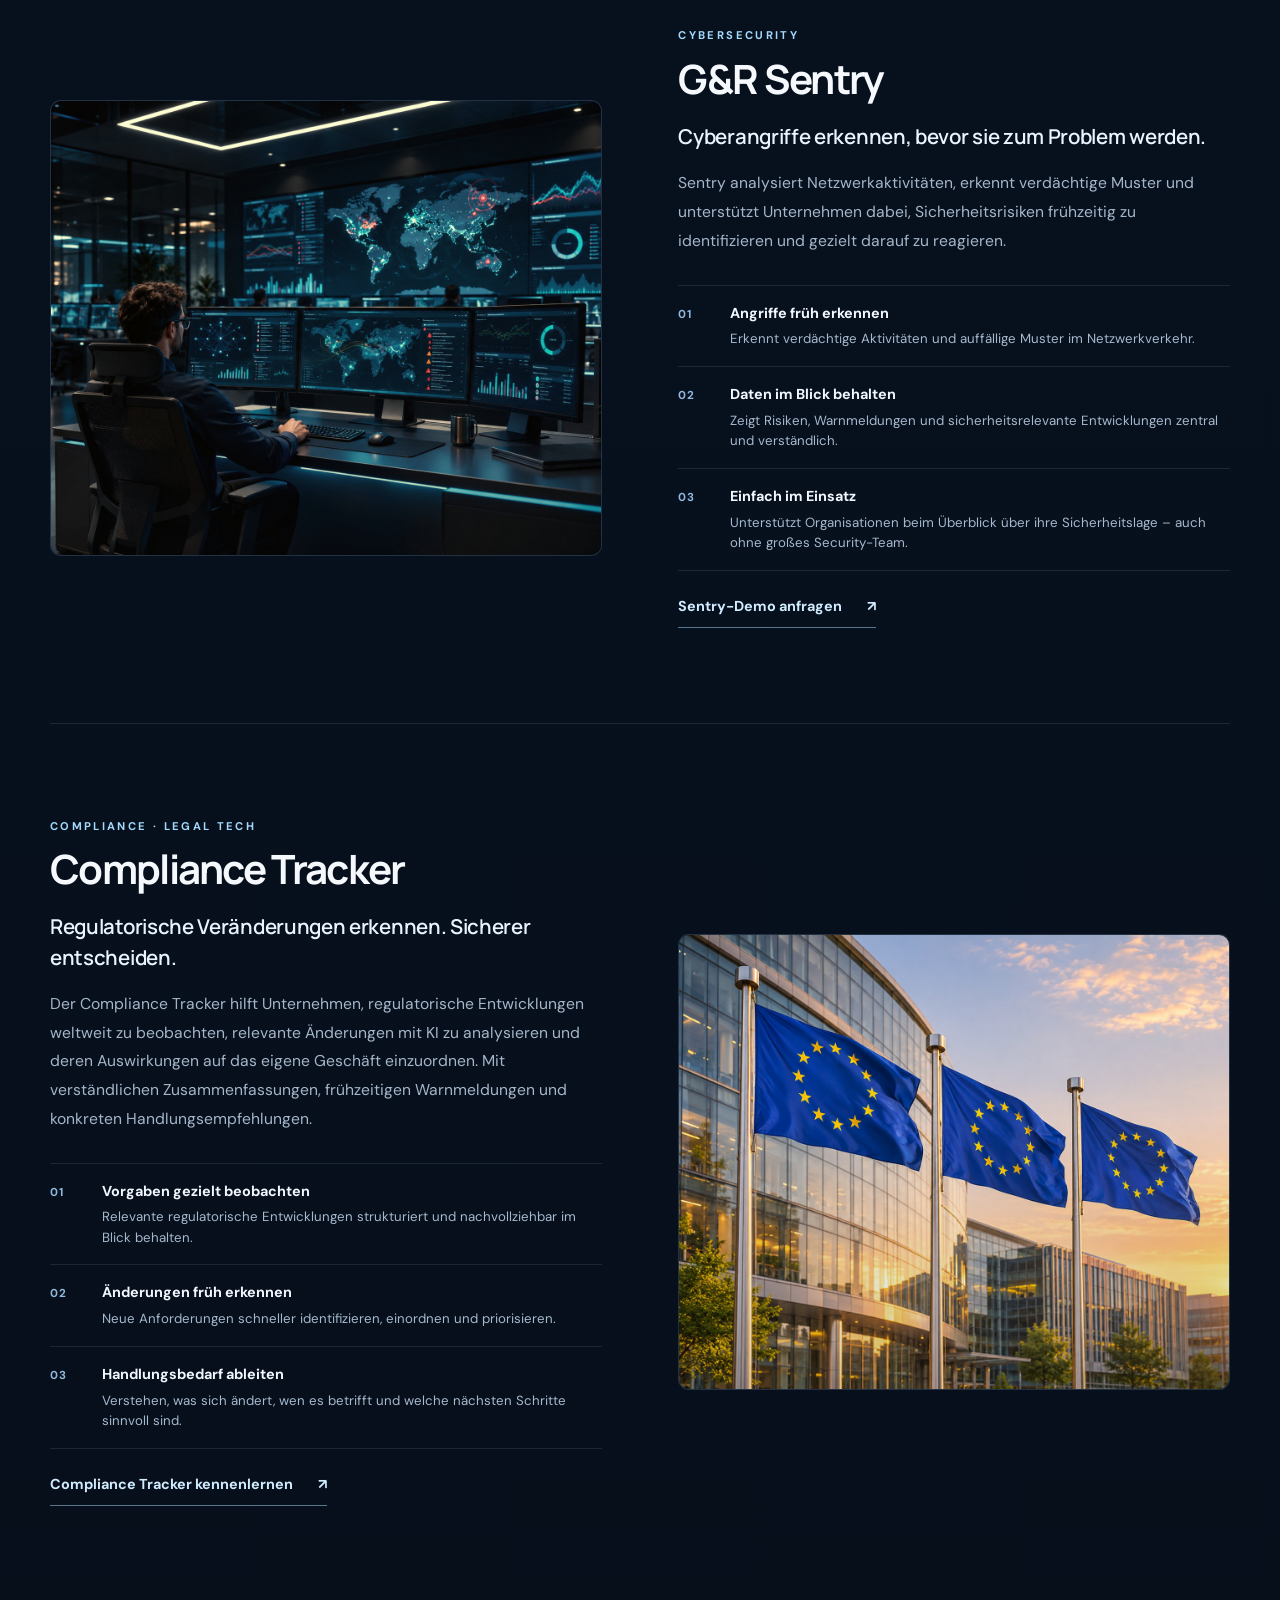
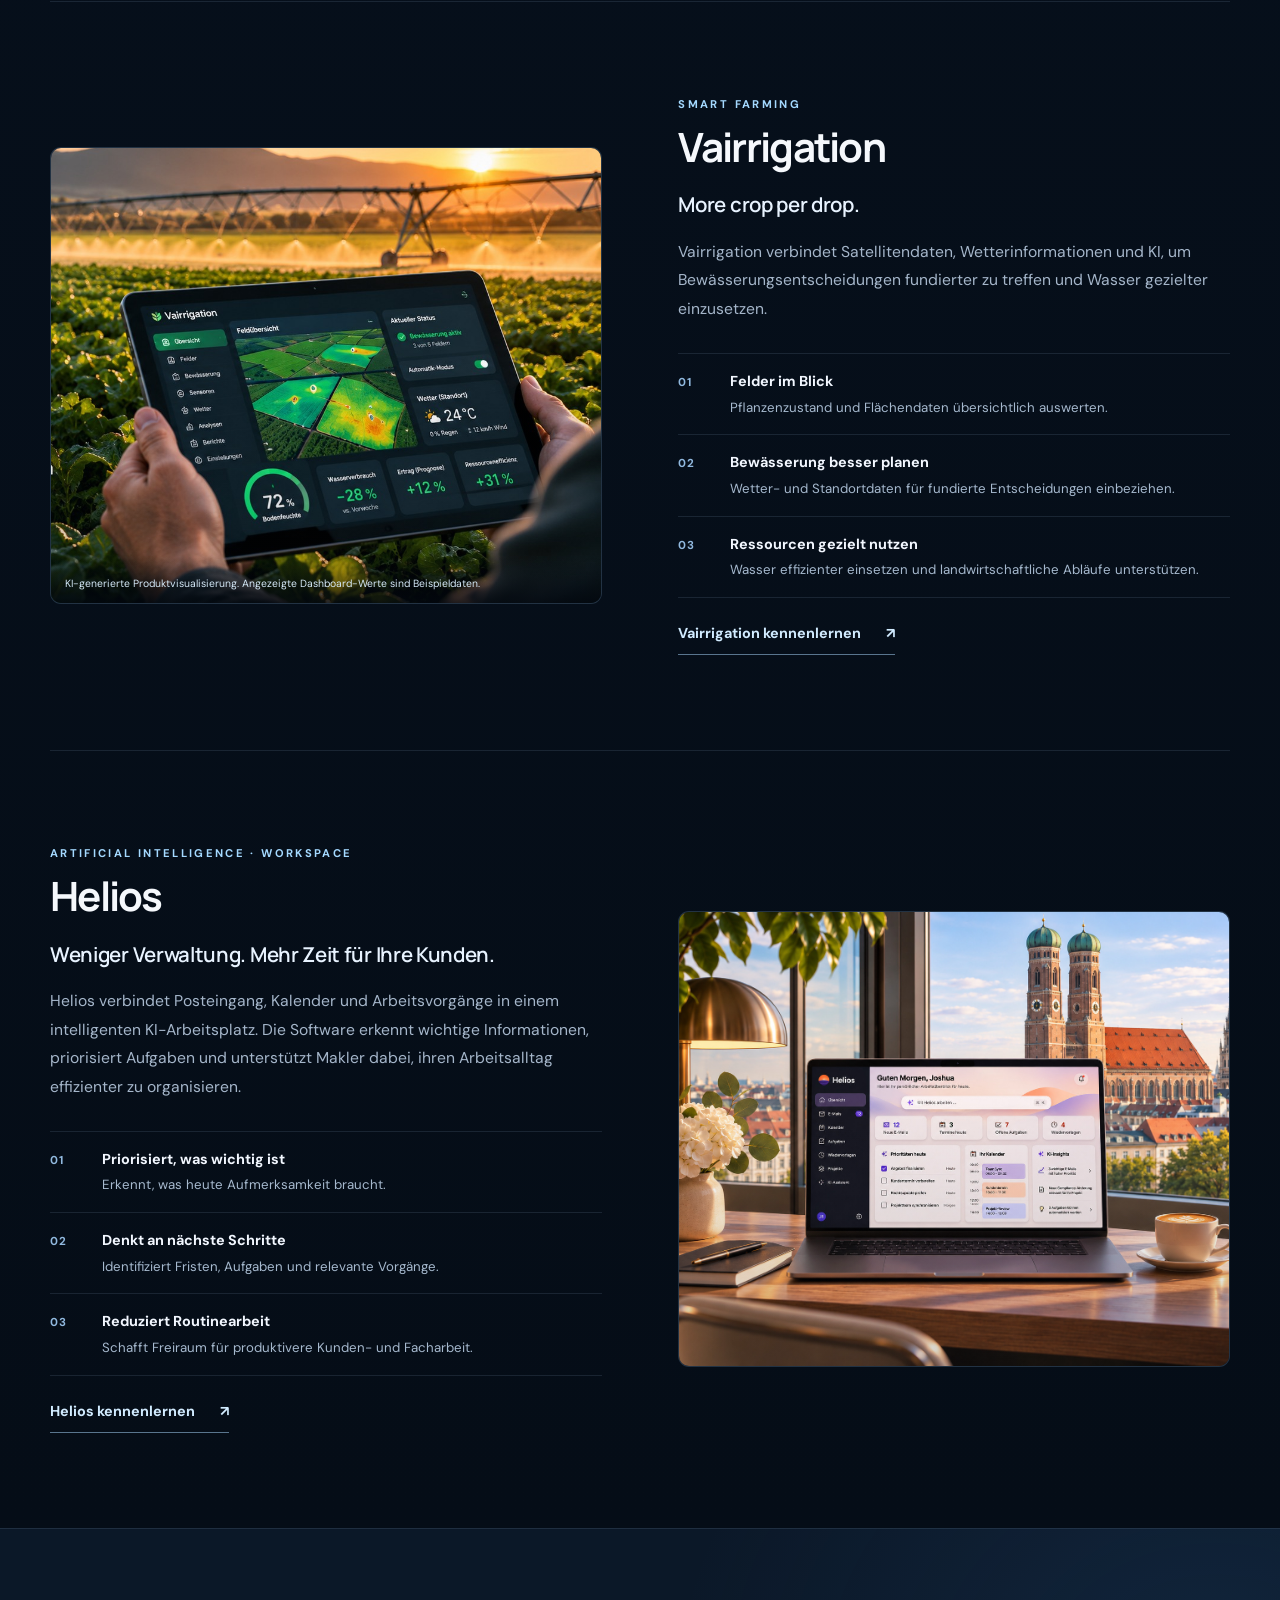
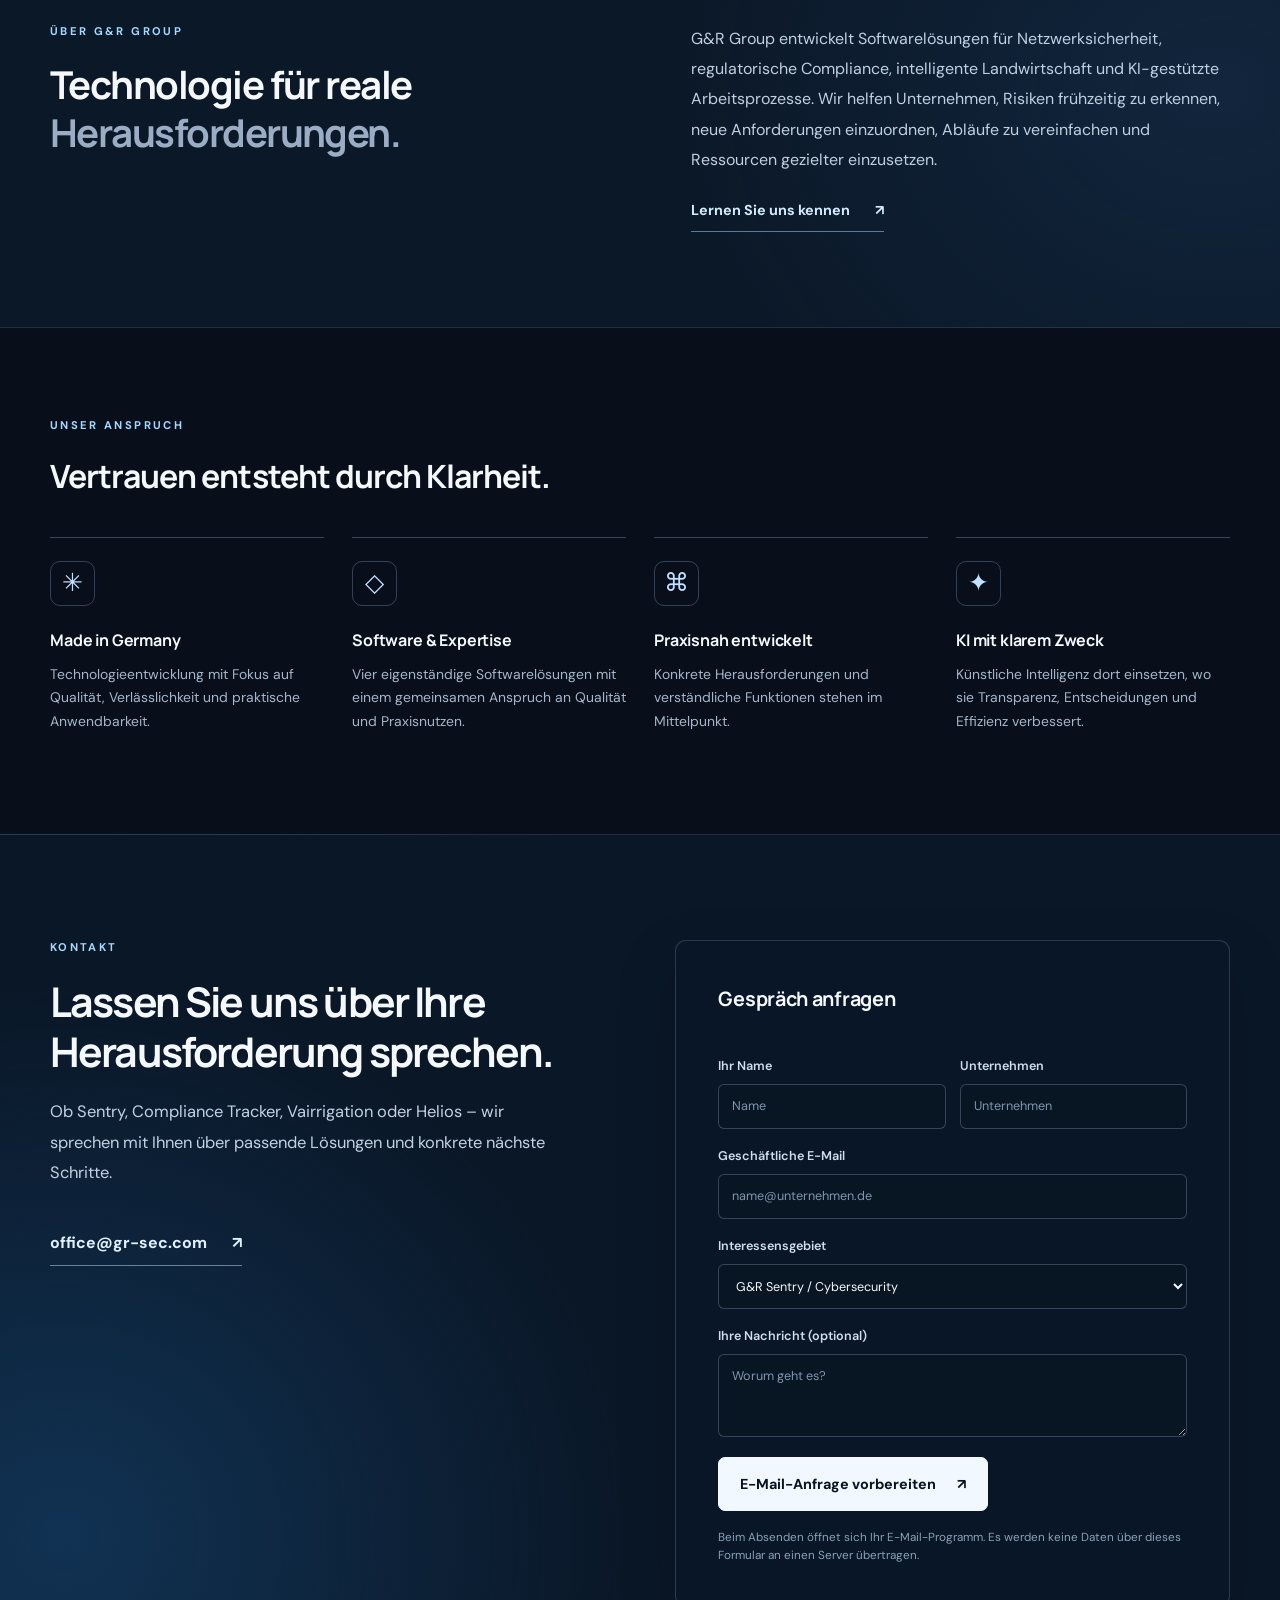
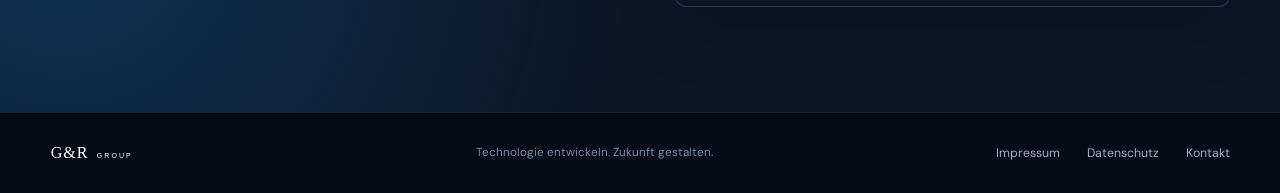
==== commit ae64e899: "Update Sentry and Compliance visuals; reorder solution sections" ====
--- a/site/index.html
+++ b/site/index.html
@@ -4,7 +4,7 @@
   <meta charset="UTF-8" />
   <meta name="viewport" content="width=device-width, initial-scale=1" />
   <meta name="theme-color" content="#060d17" />
-  <meta name="description" content="G&R Group entwickelt intelligente Softwarelösungen für Netzwerksicherheit, regulatorische Compliance, KI-Arbeitsplätze und Smart Farming." />
+  <meta name="description" content="G&R Group entwickelt intelligente Softwarelösungen für Netzwerksicherheit, regulatorische Compliance, Smart Farming und KI-Arbeitsplätze." />
   <title>G&R Group | Technologie entwickeln. Zukunft gestalten.</title>
   <link rel="icon" type="image/x-icon" href="https://gr-sec.com/favicon.ico" />
   <link rel="alternate icon" href="favicon.svg" type="image/svg+xml" />
@@ -46,13 +46,13 @@
         <div class="hero-copy">
           <p class="eyebrow"><span class="eyebrow-rule"></span><span data-i18n="heroEyebrow">MADE IN GERMANY</span></p>
           <h1 id="heroTitle" data-i18n="heroTitle">Technologie entwickeln.<br /><span class="title-accent">Zukunft gestalten.</span></h1>
-          <p class="hero-lead" data-i18n="heroLead">Wir entwickeln intelligente Softwarelösungen für sichere Netzwerke, regulatorische Transparenz, produktivere Arbeitsprozesse und datenbasierte Landwirtschaft.</p>
+          <p class="hero-lead" data-i18n="heroLead">Wir entwickeln intelligente Softwarelösungen für sichere Netzwerke, regulatorische Transparenz, datenbasierte Landwirtschaft und produktivere Arbeitsprozesse.</p>
           <div class="hero-actions">
             <a class="button button-primary" href="#products"><span data-i18n="productsCTA">Lösungen entdecken</span><span aria-hidden="true">↗</span></a>
             <a class="button button-ghost" href="#contact"><span data-i18n="contactCTA">Gespräch anfragen</span><span aria-hidden="true">→</span></a>
           </div>
           <div class="hero-meta" aria-label="Lösungsbereiche">
-            <span>G&R SENTRY</span><i></i><span>LEGAL TECH</span><i></i><span>AI WORKSPACE</span><i></i><span>SMART FARMING</span>
+            <span>G&R SENTRY</span><i></i><span>LEGAL TECH</span><i></i><span>SMART FARMING</span><i></i><span>AI WORKSPACE</span>
           </div>
         </div>
       </div>
@@ -66,32 +66,32 @@
             <p class="eyebrow" data-i18n="fieldsKicker">UNSERE LÖSUNGEN</p>
             <h2 id="productsHeading" data-i18n="fieldsTitle">Vier Lösungen.<br /><span class="text-muted">Eine gemeinsame Vision.</span></h2>
           </div>
-          <p class="section-intro" data-i18n="fieldsLead">Vier eigene Softwarelösungen für Netzwerksicherheit, regulatorische Compliance, produktive Arbeitsprozesse und datenbasierte Landwirtschaft.</p>
+          <p class="section-intro" data-i18n="fieldsLead">Vier eigene Softwarelösungen für Netzwerksicherheit, regulatorische Compliance, datenbasierte Landwirtschaft und produktive Arbeitsprozesse.</p>
         </div>
         <div class="product-grid">
           <a href="#cyber" class="product-card">
-            <div class="product-image"><img src="images/cyber.jpg" alt="Sentry Cybersecurity-Motiv" loading="lazy" decoding="async" /></div>
+            <div class="product-image"><img src="images/cyber.jpg" alt="Cybersecurity-Analyst überwacht Netzwerkereignisse im Security Operations Center" loading="lazy" decoding="async" /></div>
             <div class="product-card-body"><span class="product-category">CYBERSECURITY</span><h3>G&R Sentry</h3><p data-i18n="cardCyber">Cyberangriffe erkennen, bevor sie zum Problem werden.</p><span class="product-card-link"><span data-i18n="exploreProduct">Produkt ansehen</span><span aria-hidden="true">↗</span></span></div>
           </a>
           <a href="#compliance" class="product-card">
-            <div class="product-image"><img src="images/compliance.jpg" alt="Drei EU-Flaggen vor moderner Glasarchitektur im Abendlicht" loading="lazy" decoding="async" /></div>
+            <div class="product-image"><img src="images/compliance.jpg" alt="Drei EU-Flaggen vor modernen europäischen Glasgebäuden im Abendlicht" loading="lazy" decoding="async" /></div>
             <div class="product-card-body"><span class="product-category">COMPLIANCE · LEGAL TECH</span><h3>Compliance Tracker</h3><p data-i18n="cardComp">Regulatorische Veränderungen erkennen. Sicherer entscheiden.</p><span class="product-card-link"><span data-i18n="exploreProduct">Produkt ansehen</span><span aria-hidden="true">↗</span></span></div>
+          </a>
+          <a href="#farming" class="product-card product-card-farming">
+            <div class="product-image"><img src="images/vairrigation.jpg" alt="Bewässertes Feld mit Vairrigation-Dashboard auf einem Tablet – illustrative Produktvisualisierung" loading="lazy" decoding="async" width="922" height="770" /></div>
+            <div class="product-card-body"><span class="product-category">SMART FARMING</span><h3>Vairrigation</h3><p data-i18n="cardFarm">More crop per drop. Bewässerung datenbasiert planen.</p><span class="product-card-link"><span data-i18n="exploreProduct">Produkt ansehen</span><span aria-hidden="true">↗</span></span></div>
           </a>
           <a href="#ai" class="product-card">
             <div class="product-image"><img src="images/ai.jpg" alt="Helios KI-Arbeitsplatz auf einem Laptop vor der Münchner Frauenkirche" loading="lazy" decoding="async" /></div>
             <div class="product-card-body"><span class="product-category">ARTIFICIAL INTELLIGENCE</span><h3>Helios</h3><p data-i18n="cardAi">Weniger Verwaltung. Mehr Zeit für Ihre Kunden.</p><span class="product-card-link"><span data-i18n="exploreProduct">Produkt ansehen</span><span aria-hidden="true">↗</span></span></div>
           </a>
-          <a href="#farming" class="product-card product-card-farming">
-            <div class="product-image"><img src="images/vairrigation.jpg" alt="Bewässertes Feld mit Vairrigation-Dashboard auf einem Tablet – illustrative Produktvisualisierung" loading="lazy" decoding="async" width="922" height="770" /></div>
-            <div class="product-card-body"><span class="product-category">SMART FARMING</span><h3>Vairrigation</h3><p data-i18n="cardFarm">More crop per drop. Bewässerung datenbasiert planen.</p><span class="product-card-link"><span data-i18n="exploreProduct">Produkt ansehen</span><span aria-hidden="true">↗</span></span></div>
-          </a>
         </div>
       </div>
     </section>
 
     <div class="product-details">
       <section class="wrap detail-row" id="cyber" aria-labelledby="cyberHeading">
-        <div class="detail-media"><img src="images/cyber.jpg" alt="G&R Sentry – bestehendes Cybersecurity-Bild" loading="lazy" decoding="async" /></div>
+        <div class="detail-media"><img src="images/cyber.jpg" alt="G&R Sentry – Cybersecurity-Analyst an Netzwerkmonitoren" loading="lazy" decoding="async" /></div>
         <div class="detail-content">
           <p class="eyebrow">CYBERSECURITY</p>
           <h2 id="cyberHeading">G&R Sentry</h2>
@@ -120,7 +120,25 @@
           <a href="#contact" class="text-link detail-cta" data-contact-topic="Compliance Tracker"><span data-i18n="compDetailCTA">Compliance Tracker kennenlernen</span><span aria-hidden="true">↗</span></a>
         </div>
       </section>
-      <section class="wrap detail-row" id="ai" aria-labelledby="aiHeading">
+      <section class="wrap detail-row" id="farming" aria-labelledby="farmingHeading">
+        <div class="detail-media">
+          <img src="images/vairrigation.jpg" alt="Vairrigation – Feldübersicht auf einem Tablet vor bewässerter Landwirtschaftsfläche" loading="lazy" decoding="async" width="922" height="770" />
+          <p class="illustration-note" data-i18n="farmIllustration">KI-generierte Produktvisualisierung. Angezeigte Dashboard-Werte sind Beispieldaten.</p>
+        </div>
+        <div class="detail-content">
+          <p class="eyebrow">SMART FARMING</p>
+          <h2 id="farmingHeading">Vairrigation</h2>
+          <h3 class="detail-tagline" data-i18n="farmTagline">More crop per drop.</h3>
+          <p class="detail-lead" data-i18n="farmLead">Vairrigation verbindet Satellitendaten, Wetterinformationen und KI, um Bewässerungsentscheidungen fundierter zu treffen und Wasser gezielter einzusetzen.</p>
+          <div class="feature-list">
+            <div class="feature"><span class="feature-index">01</span><div><strong data-i18n="farm1t">Felder im Blick</strong><p data-i18n="farm1d">Pflanzenzustand und Flächendaten übersichtlich auswerten.</p></div></div>
+            <div class="feature"><span class="feature-index">02</span><div><strong data-i18n="farm2t">Bewässerung besser planen</strong><p data-i18n="farm2d">Wetter- und Standortdaten für fundierte Entscheidungen einbeziehen.</p></div></div>
+            <div class="feature"><span class="feature-index">03</span><div><strong data-i18n="farm3t">Ressourcen gezielt nutzen</strong><p data-i18n="farm3d">Wasser effizienter einsetzen und landwirtschaftliche Abläufe unterstützen.</p></div></div>
+          </div>
+          <a href="#contact" class="text-link detail-cta" data-contact-topic="Vairrigation"><span data-i18n="farmDetailCTA">Vairrigation kennenlernen</span><span aria-hidden="true">↗</span></a>
+        </div>
+      </section>
+      <section class="wrap detail-row detail-reverse" id="ai" aria-labelledby="aiHeading">
         <div class="detail-media"><img src="images/ai.jpg" alt="Helios – KI-Arbeitsplatz auf einem Laptop mit Blick auf die Münchner Frauenkirche" loading="lazy" decoding="async" /></div>
         <div class="detail-content">
           <p class="eyebrow">ARTIFICIAL INTELLIGENCE · WORKSPACE</p>
@@ -133,24 +151,6 @@
             <div class="feature"><span class="feature-index">03</span><div><strong data-i18n="ai3t">Reduziert Routinearbeit</strong><p data-i18n="ai3d">Schafft Freiraum für produktivere Kunden- und Facharbeit.</p></div></div>
           </div>
           <a href="#contact" class="text-link detail-cta" data-contact-topic="Helios"><span data-i18n="heliosDetailCTA">Helios kennenlernen</span><span aria-hidden="true">↗</span></a>
-        </div>
-      </section>
-      <section class="wrap detail-row detail-reverse" id="farming" aria-labelledby="farmingHeading">
-        <div class="detail-media">
-          <img src="images/vairrigation.jpg" alt="Vairrigation – Feldübersicht auf einem Tablet vor bewässerter Landwirtschaftsfläche" loading="lazy" decoding="async" width="922" height="770" />
-          <p class="illustration-note" data-i18n="farmIllustration">KI-generierte Produktvisualisierung. Angezeigte Dashboard-Werte sind Beispieldaten.</p>
-        </div>
-        <div class="detail-content">
-          <p class="eyebrow">SMART FARMING</p>
-          <h2 id="farmingHeading">Vairrigation</h2>
-          <h3 class="detail-tagline" data-i18n="farmTagline">More crop per drop.</h3>
-          <p class="detail-lead" data-i18n="farmLead">Vairrigation verbindet Satellitendaten, Wetterinformationen und KI, um Bewässerungsentscheidungen fundierter zu treffen und Wasser gezielter einzusetzen.</p>
-          <div class="feature-list">
-            <div class="feature"><span class="feature-index">01</span><div><strong data-i18n="farm1t">Felder im Blick</strong><p data-i18n="farm1d">Pflanzenzustand und Flächendaten übersichtlich auswerten.</p></div></div>
-            <div class="feature"><span class="feature-index">02</span><div><strong data-i18n="farm2t">Bewässerung besser planen</strong><p data-i18n="farm2d">Wetter- und Standortdaten für fundierte Entscheidungen einbeziehen.</p></div></div>
-            <div class="feature"><span class="feature-index">03</span><div><strong data-i18n="farm3t">Ressourcen gezielt nutzen</strong><p data-i18n="farm3d">Wasser effizienter einsetzen und landwirtschaftliche Abläufe unterstützen.</p></div></div>
-          </div>
-          <a href="#contact" class="text-link detail-cta" data-contact-topic="Vairrigation"><span data-i18n="farmDetailCTA">Vairrigation kennenlernen</span><span aria-hidden="true">↗</span></a>
         </div>
       </section>
     </div>
@@ -161,7 +161,7 @@
           <p class="eyebrow" data-i18n="aboutKicker">ÜBER G&R GROUP</p>
           <h2 id="aboutHeading" data-i18n="aboutTitle">Technologie für reale<br /><span class="text-muted">Herausforderungen.</span></h2>
         </div>
-        <div class="about-copy"><p data-i18n="aboutText">G&R Group entwickelt Softwarelösungen für Netzwerksicherheit, regulatorische Compliance, KI-gestützte Arbeitsprozesse und intelligente Landwirtschaft. Wir helfen Unternehmen, Risiken frühzeitig zu erkennen, neue Anforderungen einzuordnen, Abläufe zu vereinfachen und Ressourcen gezielter einzusetzen.</p><a href="#contact" class="text-link"><span data-i18n="aboutCTA">Lernen Sie uns kennen</span><span aria-hidden="true">↗</span></a></div>
+        <div class="about-copy"><p data-i18n="aboutText">G&R Group entwickelt Softwarelösungen für Netzwerksicherheit, regulatorische Compliance, intelligente Landwirtschaft und KI-gestützte Arbeitsprozesse. Wir helfen Unternehmen, Risiken frühzeitig zu erkennen, neue Anforderungen einzuordnen, Abläufe zu vereinfachen und Ressourcen gezielter einzusetzen.</p><a href="#contact" class="text-link"><span data-i18n="aboutCTA">Lernen Sie uns kennen</span><span aria-hidden="true">↗</span></a></div>
       </div>
     </section>
 
@@ -182,7 +182,7 @@
         <div class="contact-copy">
           <p class="eyebrow" data-i18n="contactKicker">KONTAKT</p>
           <h2 id="contactHeading" data-i18n="contactTitle">Lassen Sie uns über Ihre Herausforderung sprechen.</h2>
-          <p data-i18n="contactLead">Ob Sentry, Compliance Tracker, Helios oder Vairrigation – wir sprechen mit Ihnen über passende Lösungen und konkrete nächste Schritte.</p>
+          <p data-i18n="contactLead">Ob Sentry, Compliance Tracker, Vairrigation oder Helios – wir sprechen mit Ihnen über passende Lösungen und konkrete nächste Schritte.</p>
           <a class="contact-mail" href="mailto:office@gr-sec.com">office@gr-sec.com <span aria-hidden="true">↗</span></a>
         </div>
         <div class="contact-form-wrap">
@@ -193,7 +193,7 @@
               <label><span data-i18n="labelCompany">Unternehmen</span><input name="company" autocomplete="organization" data-i18n-placeholder="phCompany" placeholder="Unternehmen" /></label>
             </div>
             <label><span data-i18n="labelEmail">Geschäftliche E-Mail</span><input type="email" name="email" autocomplete="email" required data-i18n-placeholder="phEmail" placeholder="name@unternehmen.de" /></label>
-            <label><span data-i18n="labelTopic">Interessensgebiet</span><select name="topic"><option value="G&R Sentry">G&R Sentry / Cybersecurity</option><option value="Compliance Tracker">Compliance Tracker / Legal Tech</option><option value="Helios">Helios / KI Workspace</option><option value="Vairrigation" data-i18n="farmFormOption">Vairrigation / Smart Farming</option><option value="Allgemeine Anfrage" data-i18n="generalTopic">Allgemeine Anfrage</option></select></label>
+            <label><span data-i18n="labelTopic">Interessensgebiet</span><select name="topic"><option value="G&R Sentry">G&R Sentry / Cybersecurity</option><option value="Compliance Tracker">Compliance Tracker / Legal Tech</option><option value="Vairrigation" data-i18n="farmFormOption">Vairrigation / Smart Farming</option><option value="Helios">Helios / KI Workspace</option><option value="Allgemeine Anfrage" data-i18n="generalTopic">Allgemeine Anfrage</option></select></label>
             <label><span data-i18n="labelMessage">Ihre Nachricht (optional)</span><textarea name="msg" rows="3" data-i18n-placeholder="phMessage" placeholder="Worum geht es?"></textarea></label>
             <button class="button button-primary form-submit" type="submit"><span data-i18n="submit">E-Mail-Anfrage vorbereiten</span><span aria-hidden="true">↗</span></button>
             <p class="form-note" id="formNote" role="status" aria-live="polite" data-i18n="formNote">Beim Absenden öffnet sich Ihr E-Mail-Programm. Es werden keine Daten über dieses Formular an einen Server übertragen.</p>
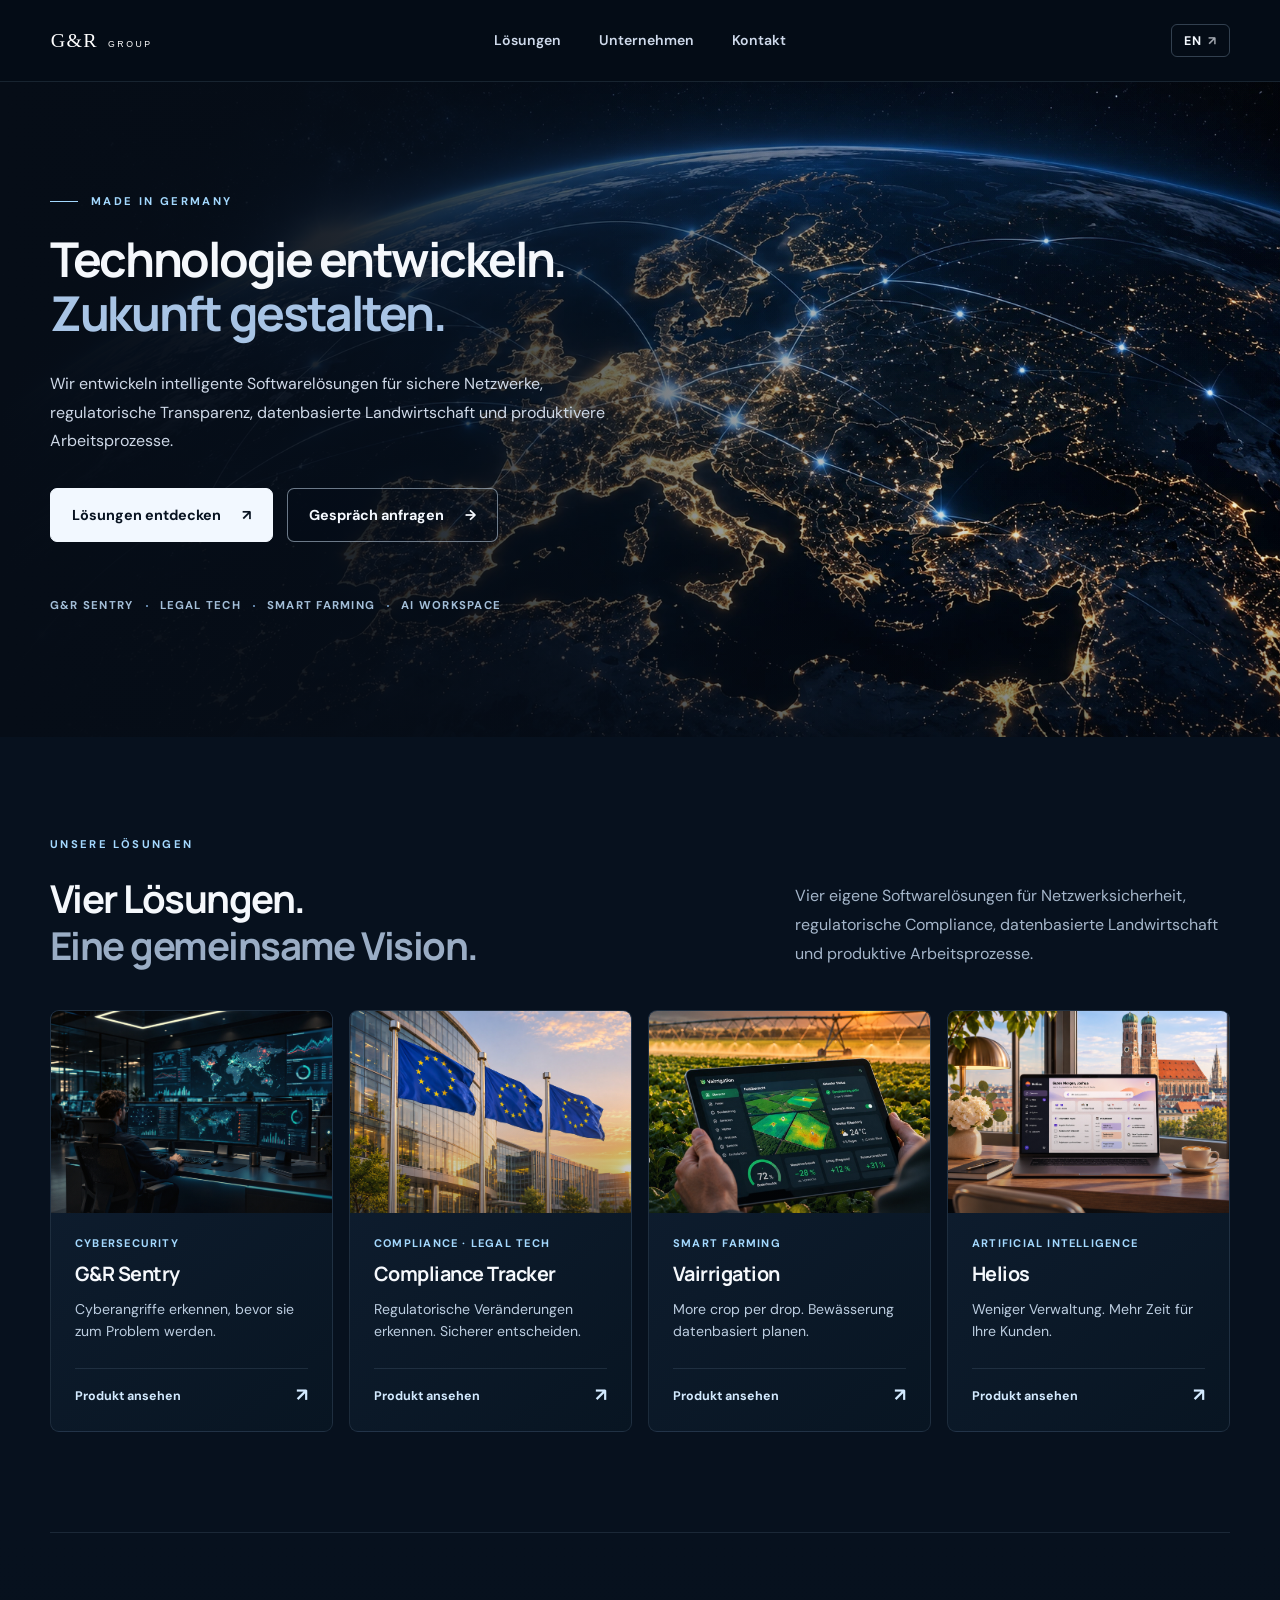
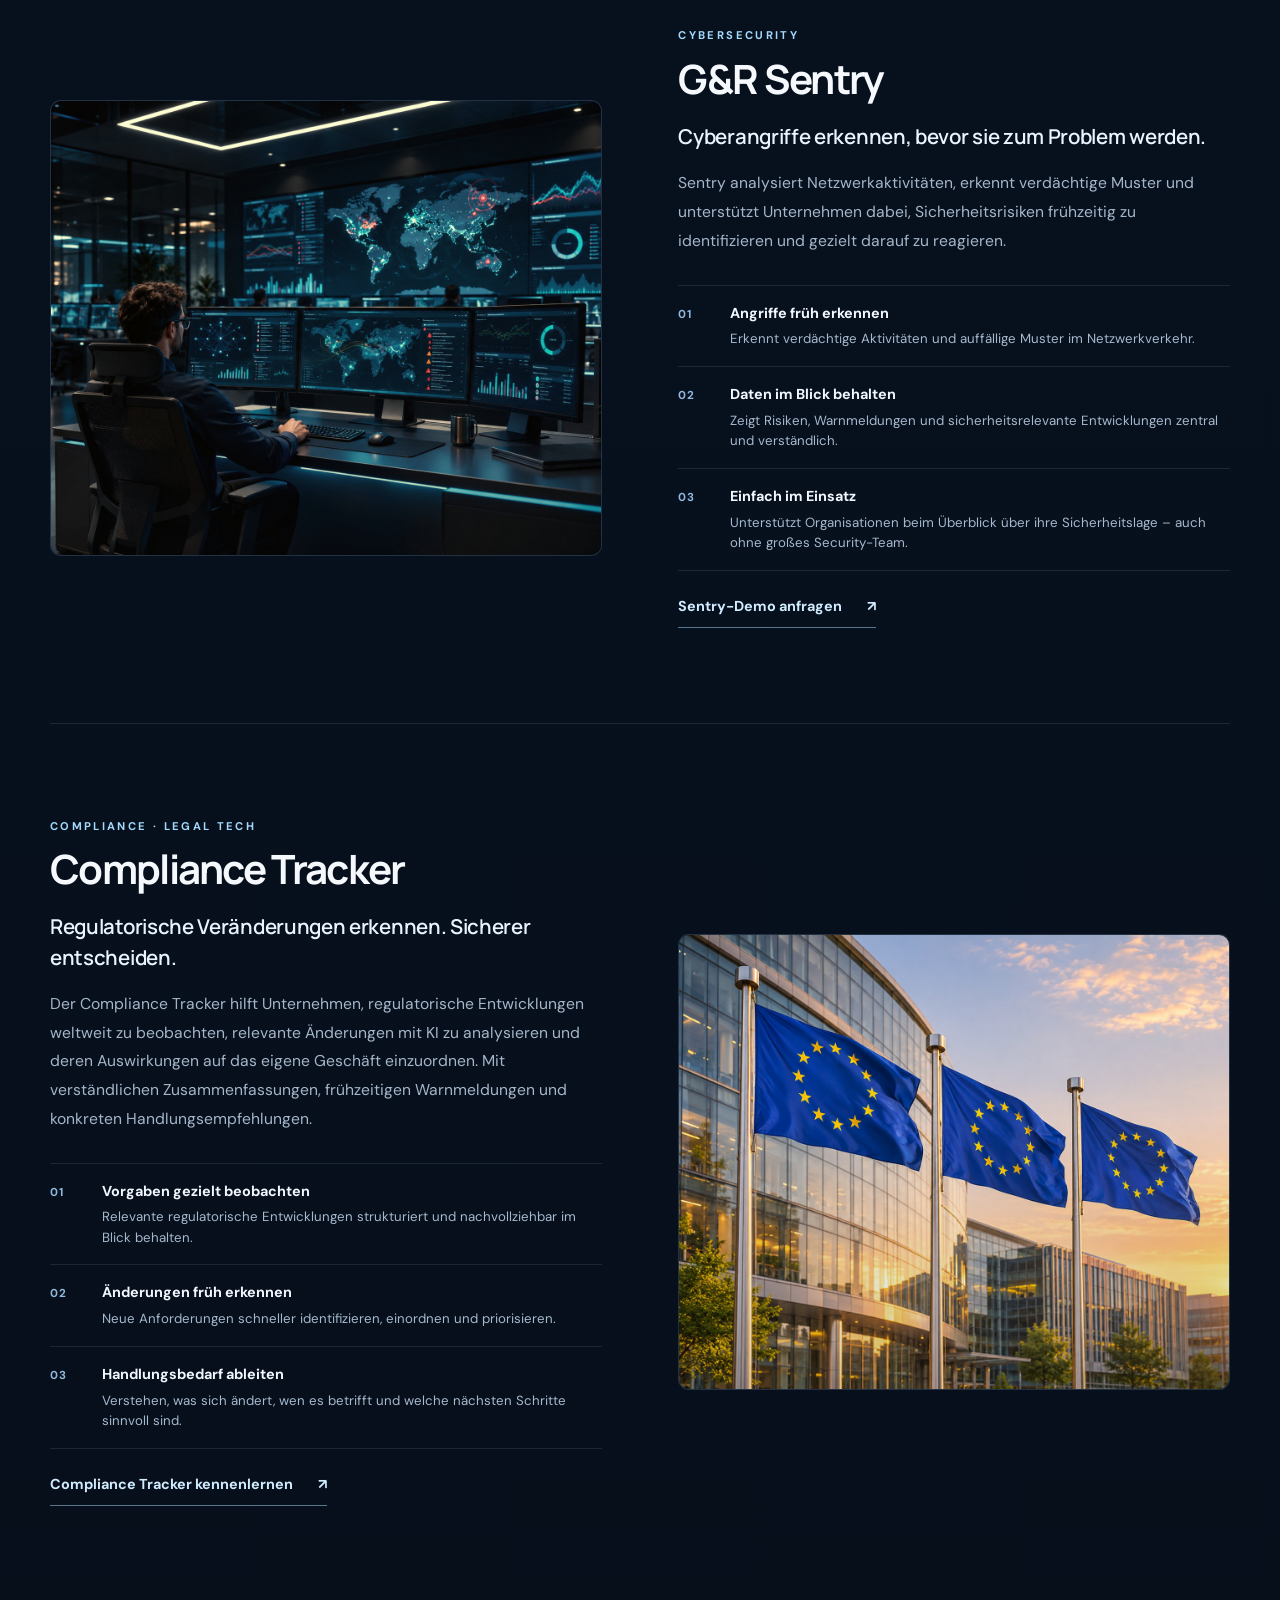
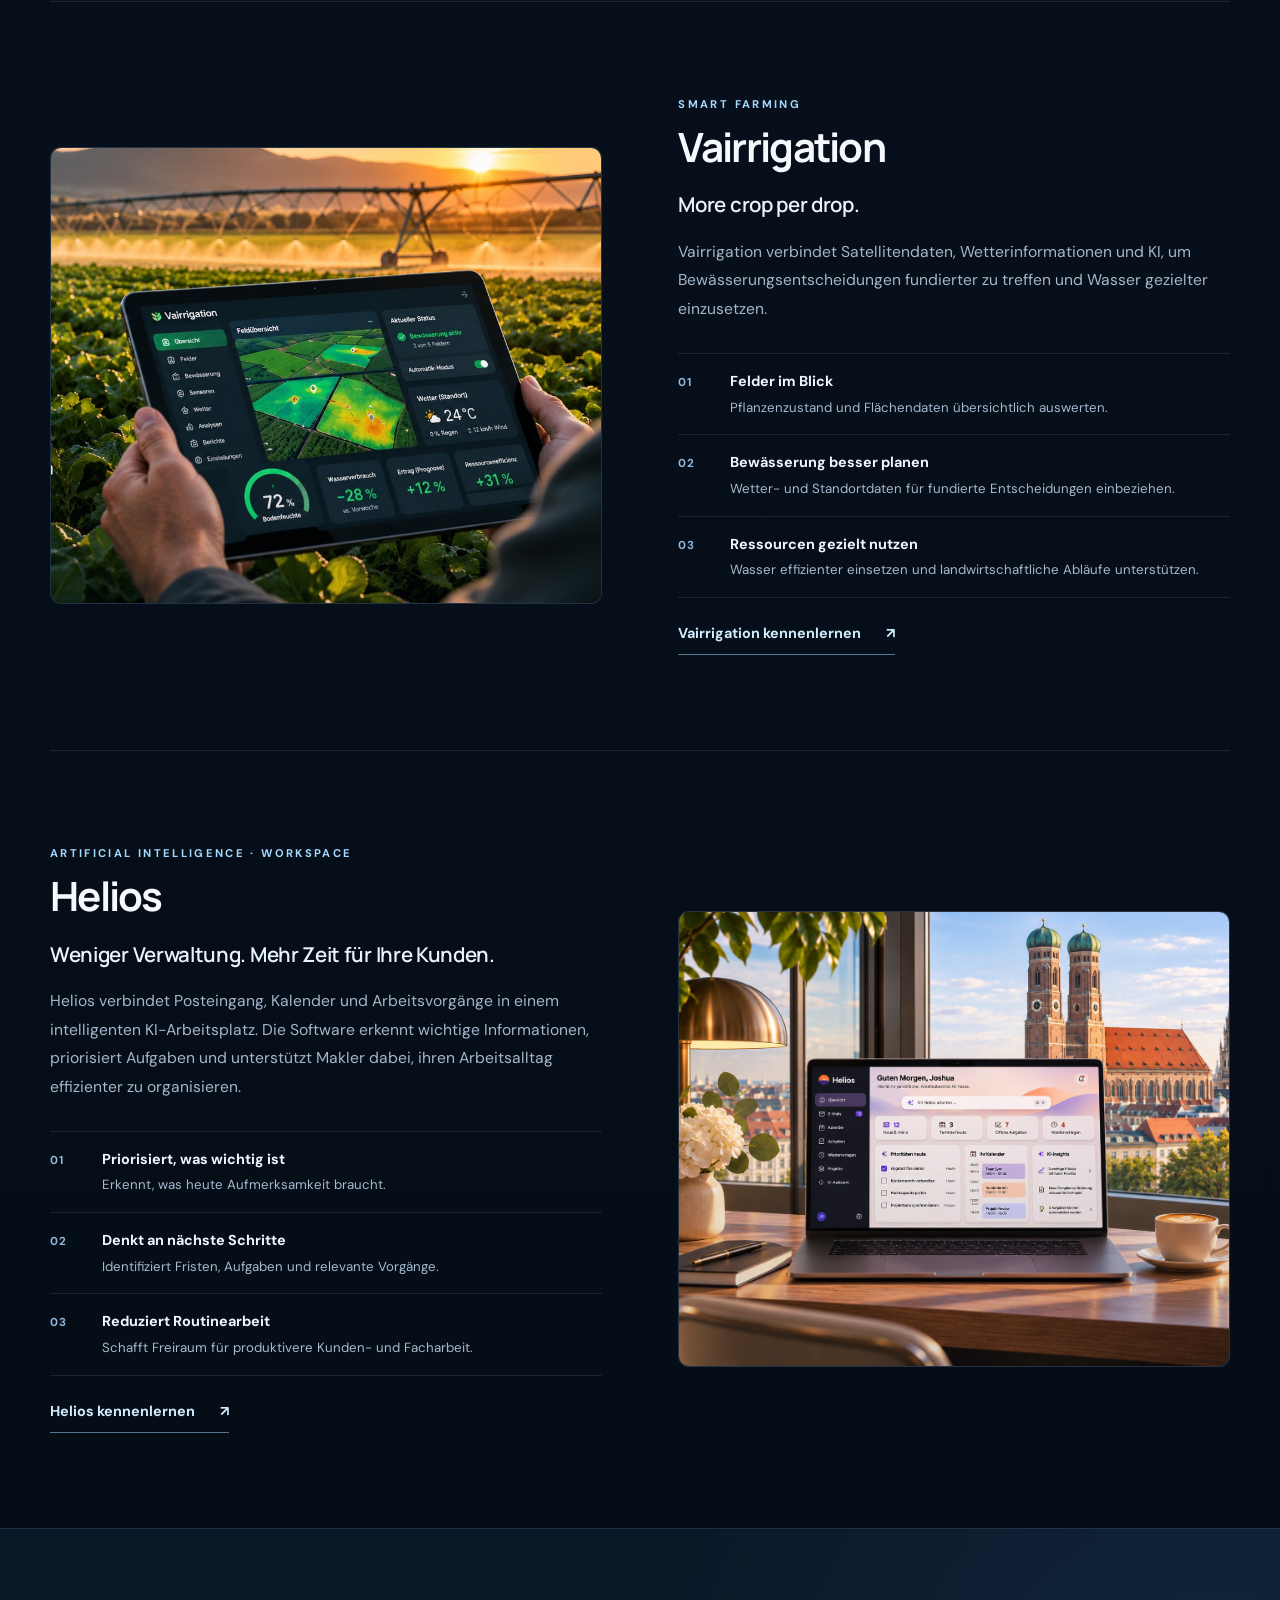
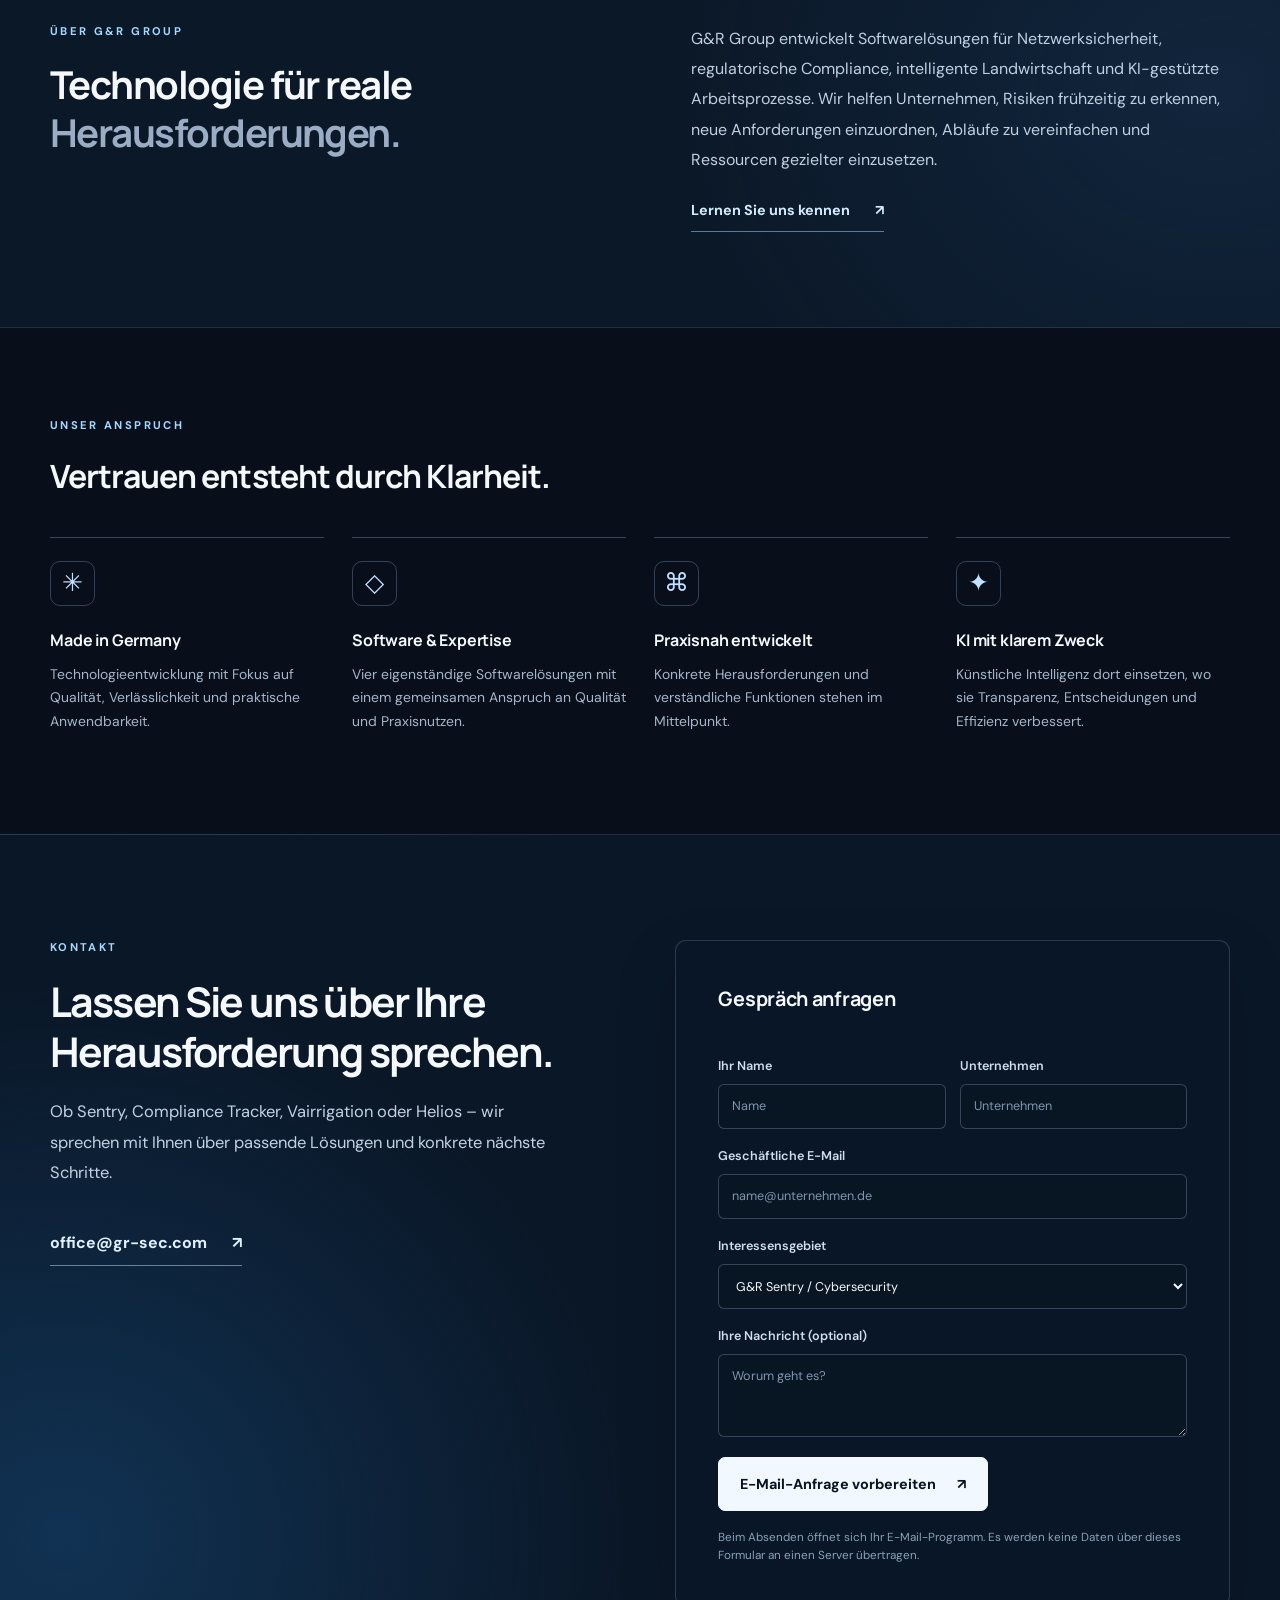
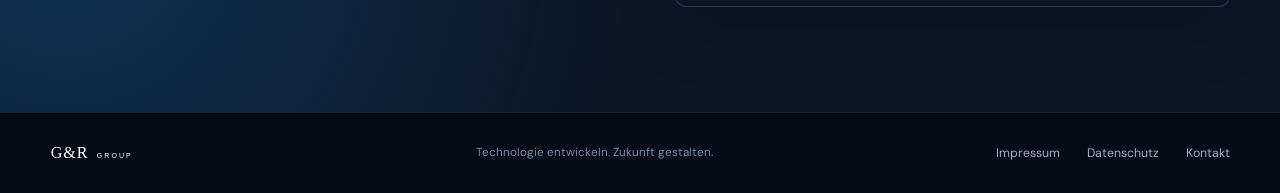
==== commit 6cfbf587: "Remove Vairrigation image disclaimer (site/index.html)" ====
--- a/site/index.html
+++ b/site/index.html
@@ -123,7 +123,6 @@
       <section class="wrap detail-row" id="farming" aria-labelledby="farmingHeading">
         <div class="detail-media">
           <img src="images/vairrigation.jpg" alt="Vairrigation – Feldübersicht auf einem Tablet vor bewässerter Landwirtschaftsfläche" loading="lazy" decoding="async" width="922" height="770" />
-          <p class="illustration-note" data-i18n="farmIllustration">KI-generierte Produktvisualisierung. Angezeigte Dashboard-Werte sind Beispieldaten.</p>
         </div>
         <div class="detail-content">
           <p class="eyebrow">SMART FARMING</p>
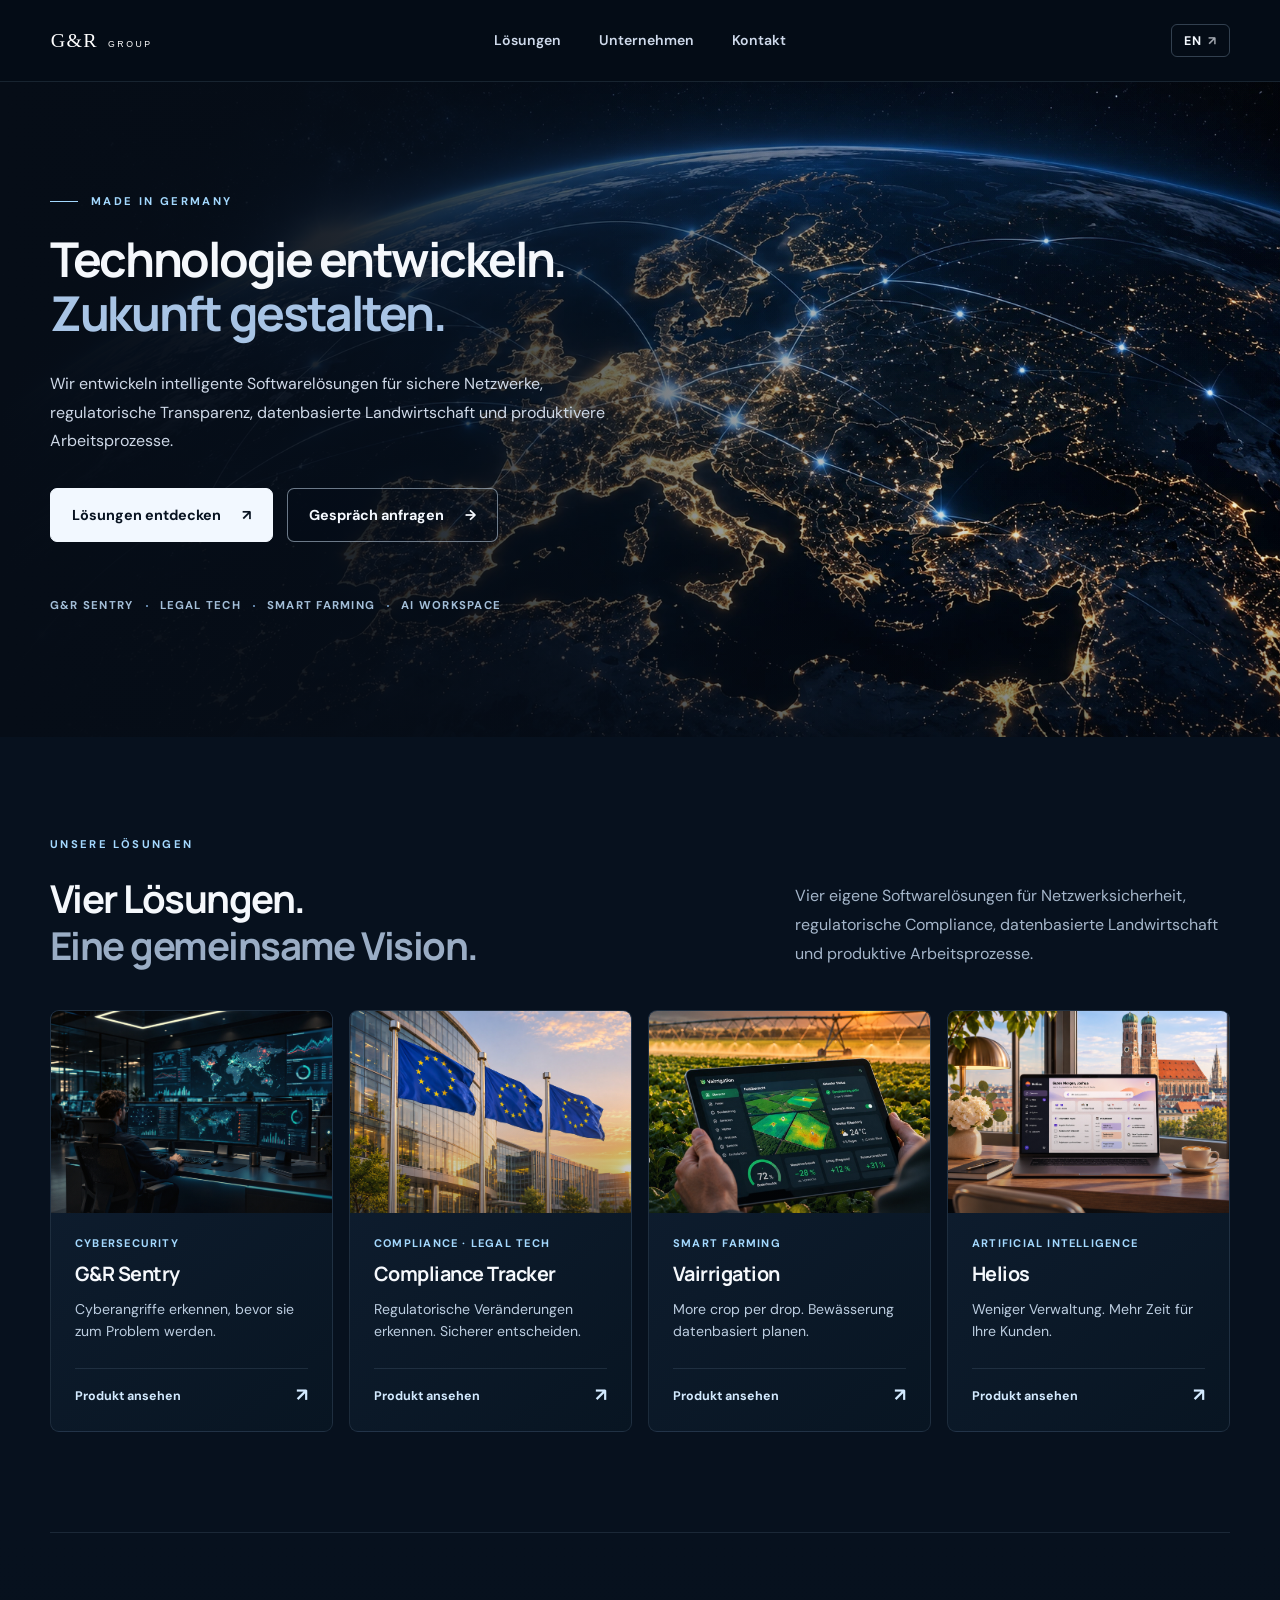
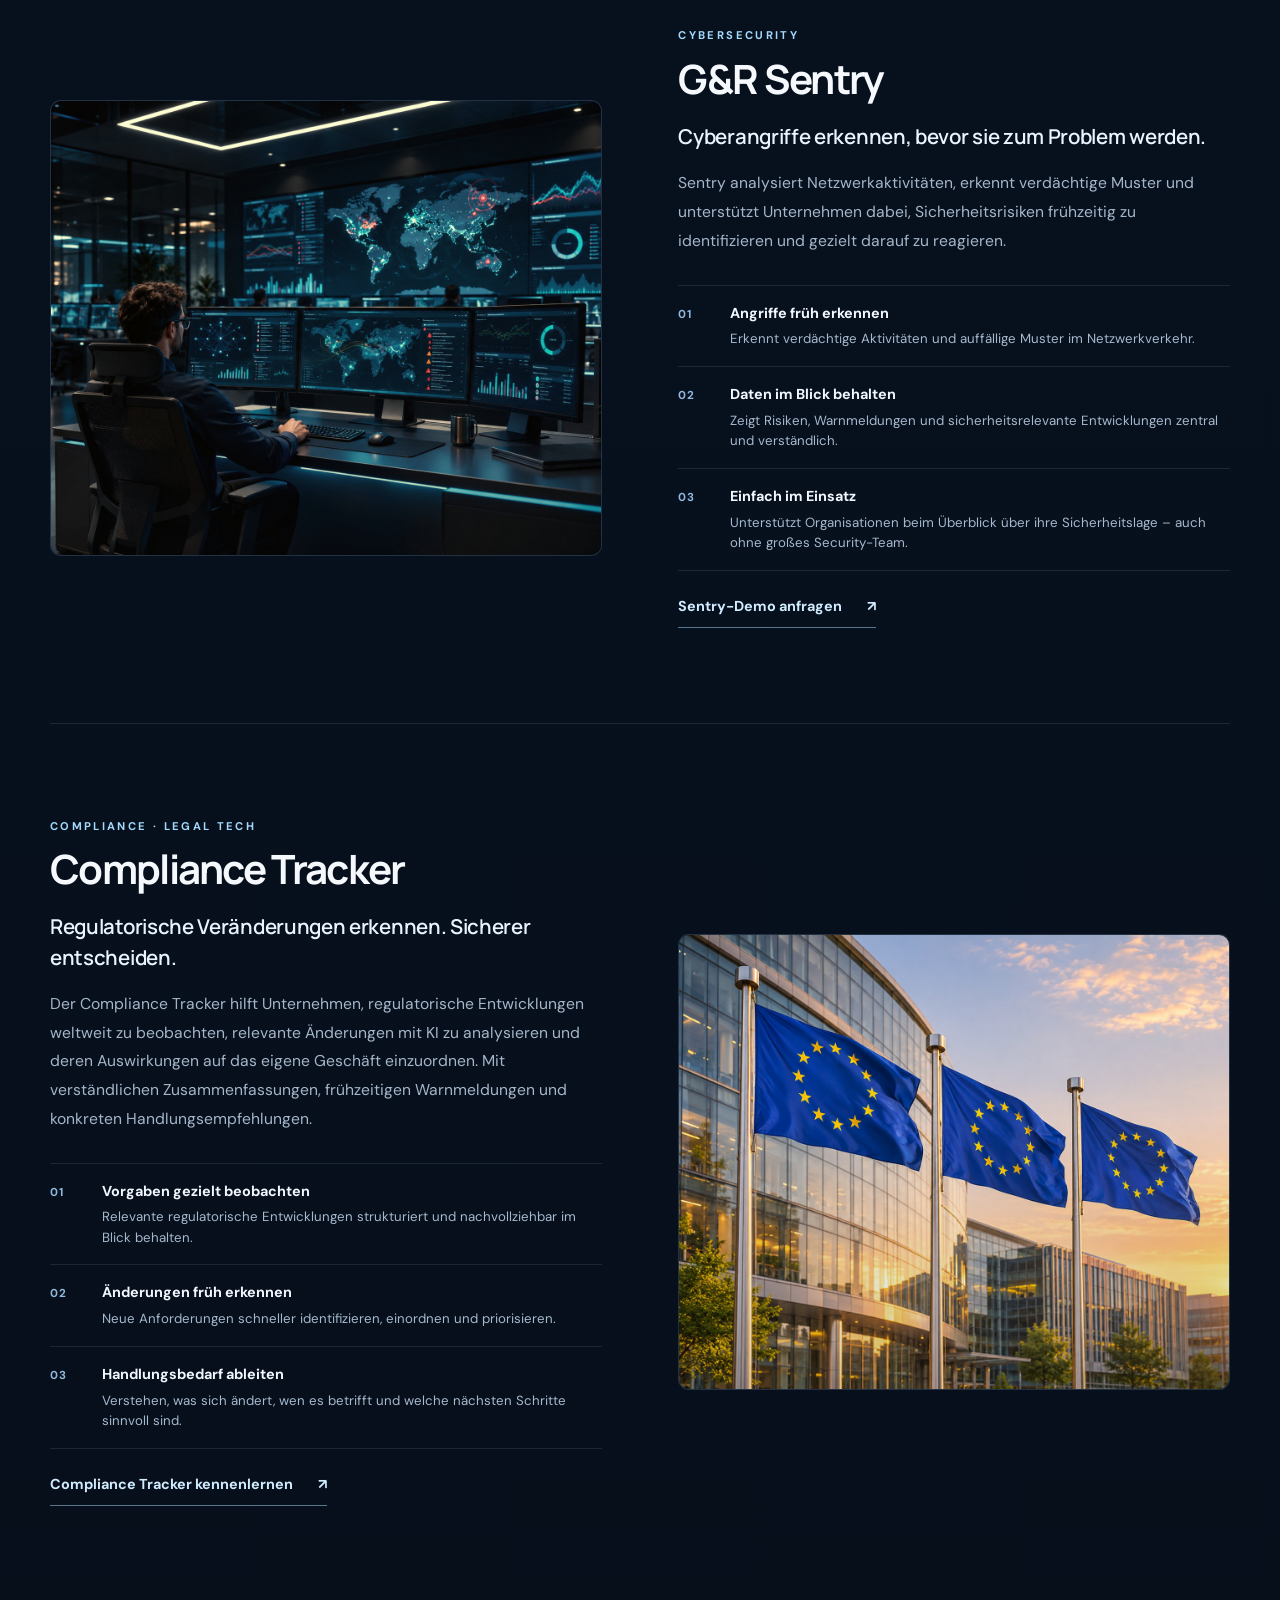
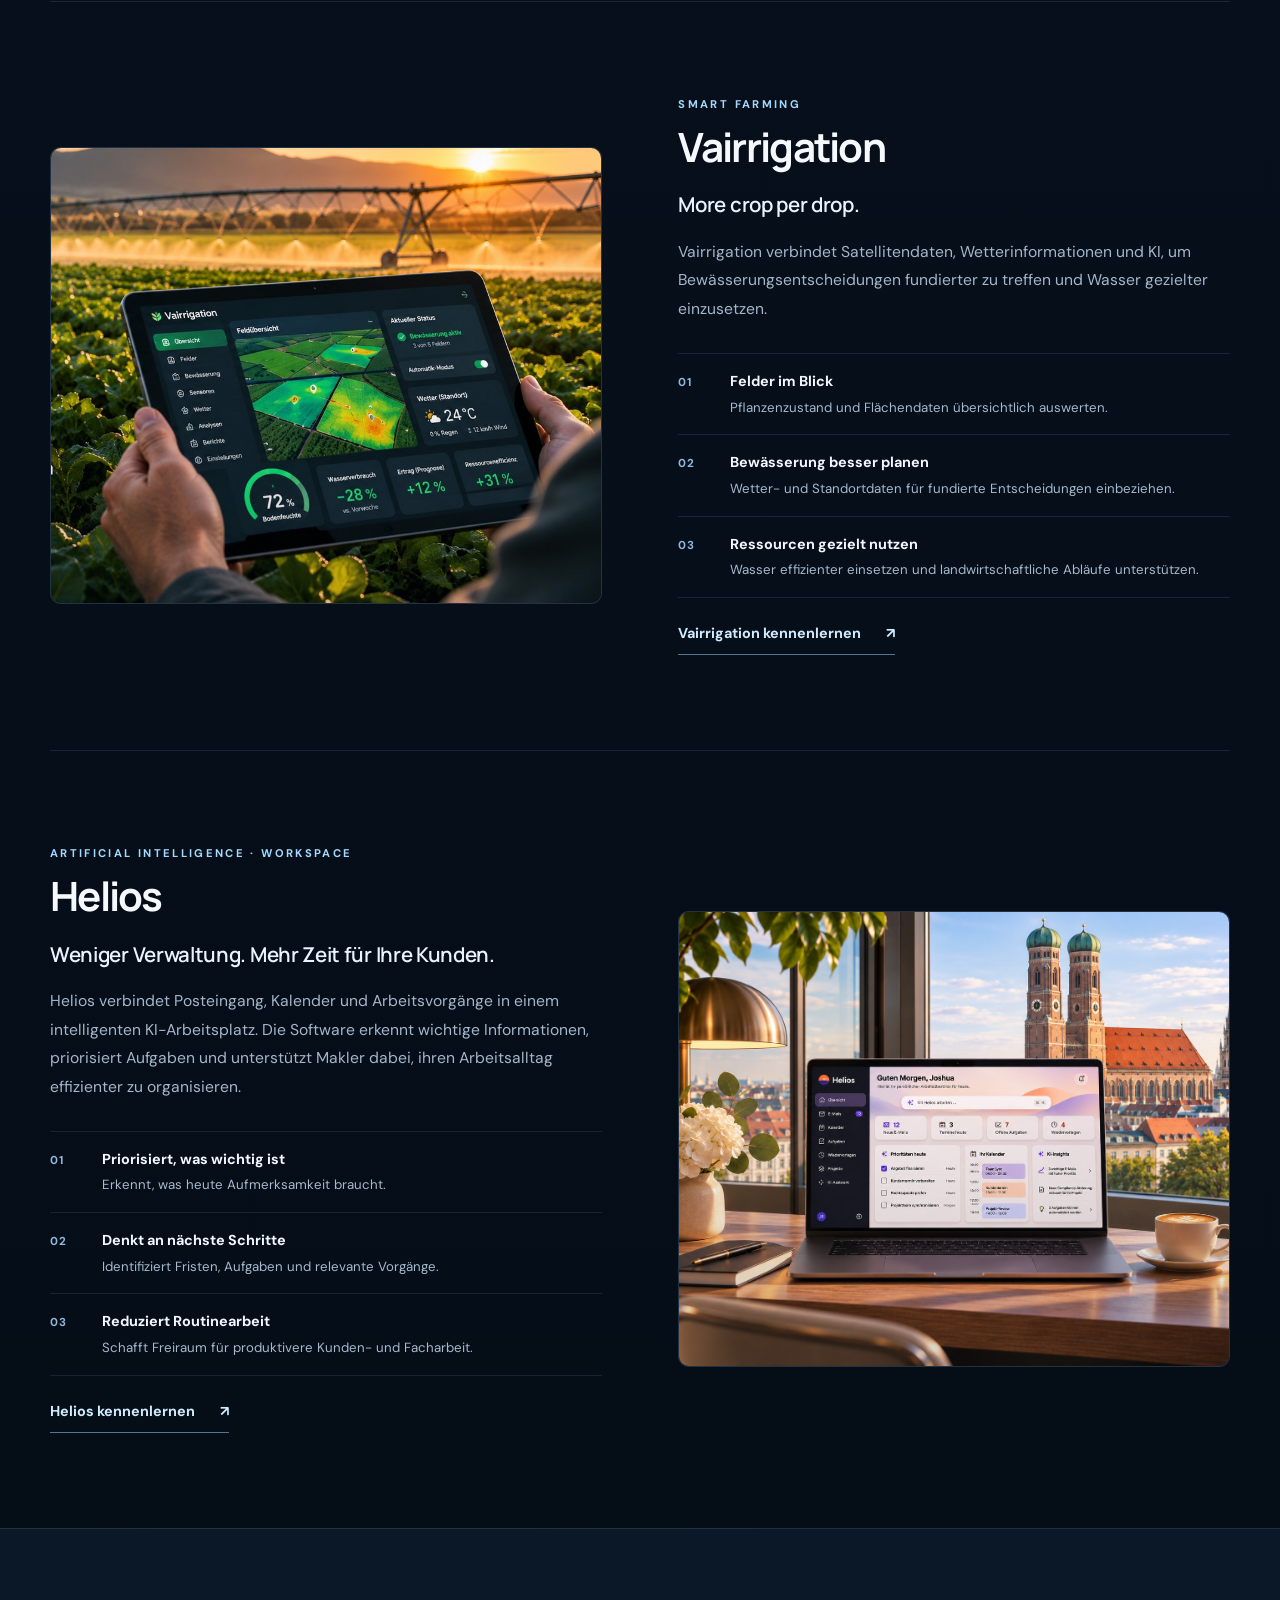
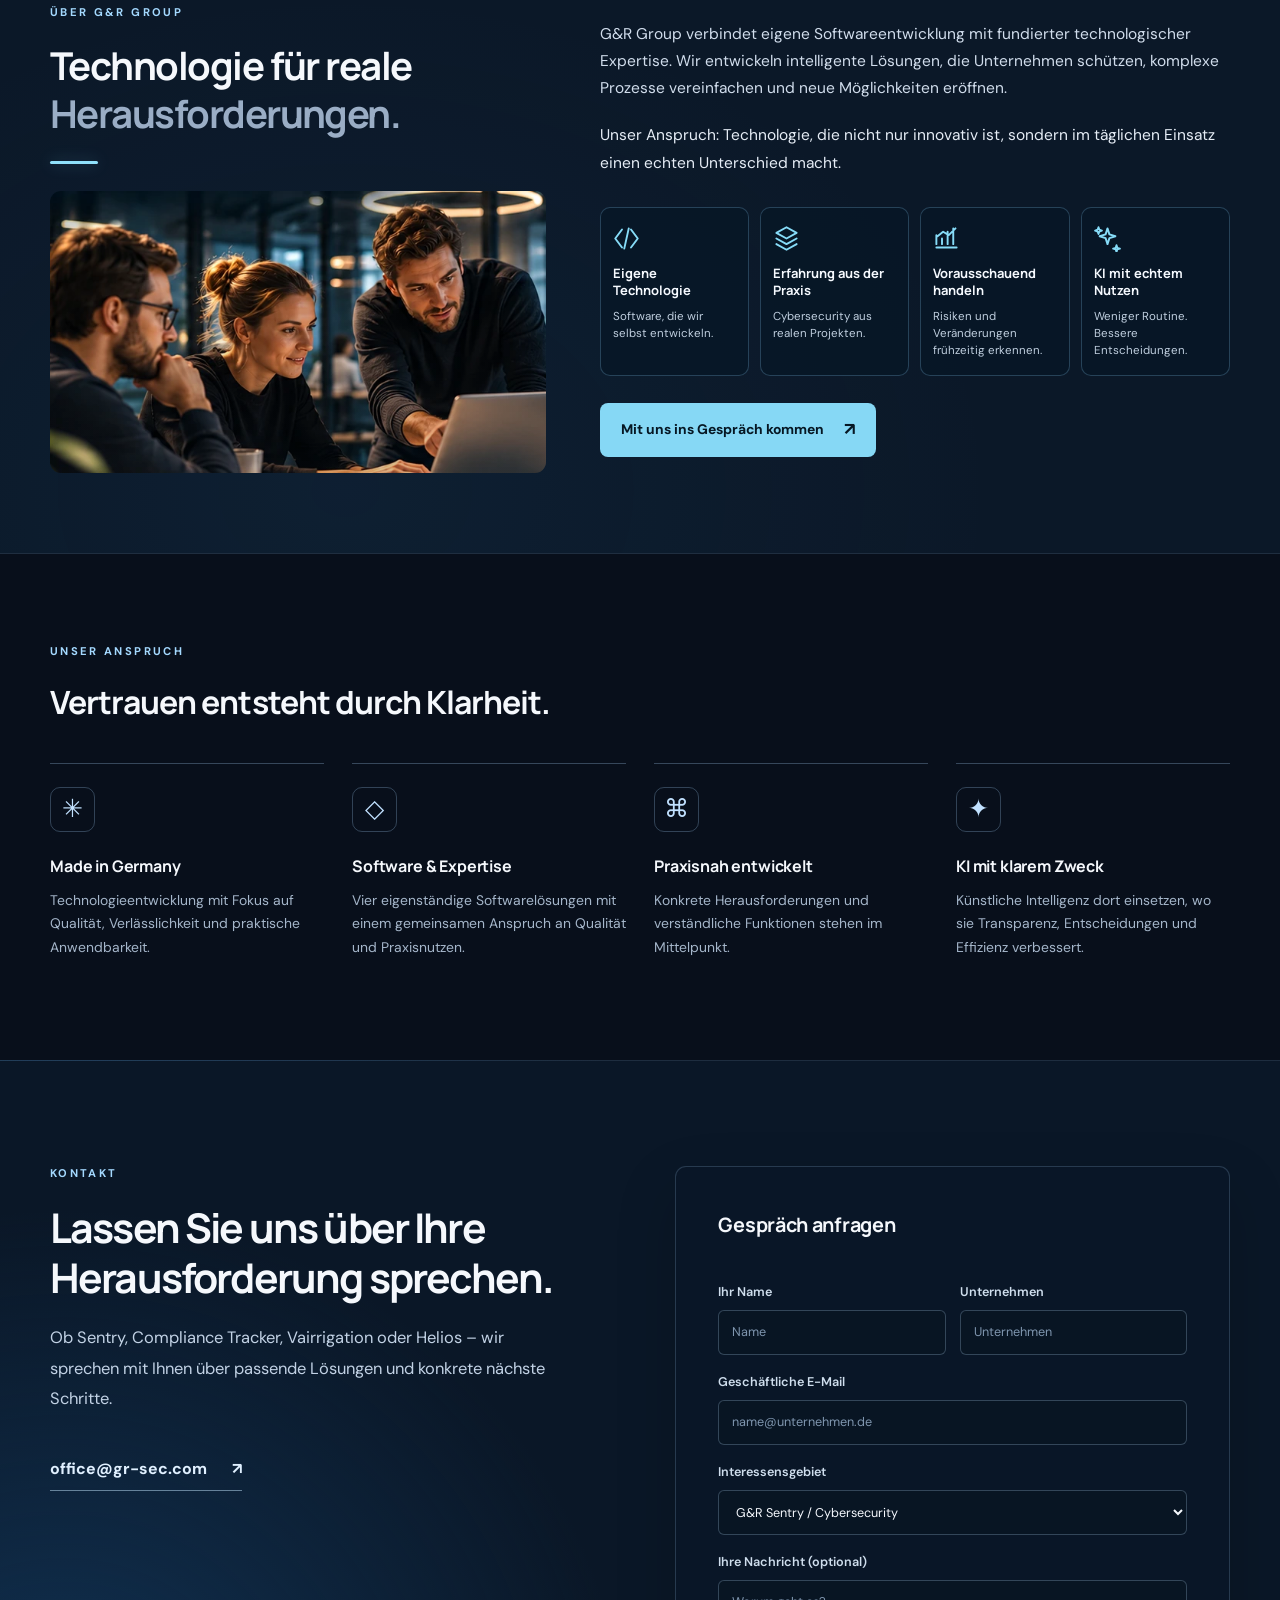
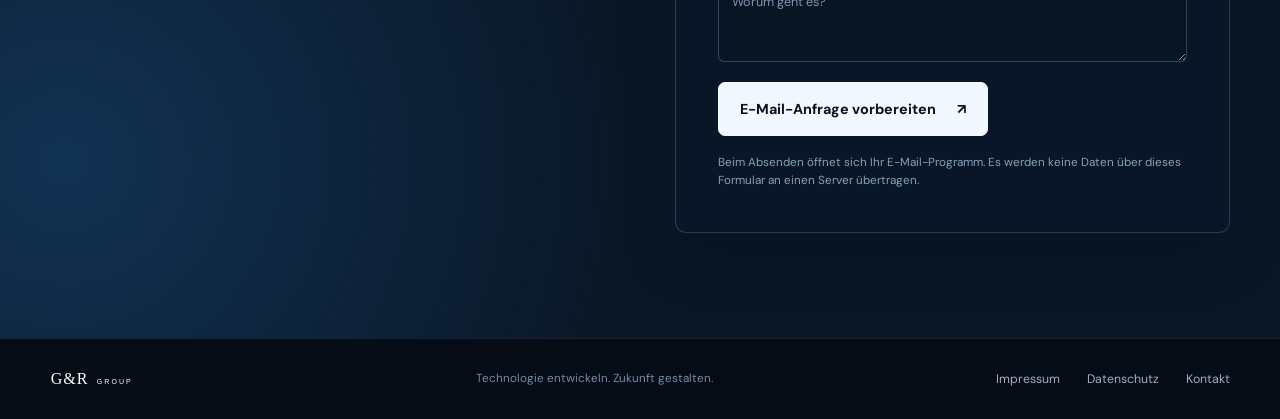
==== commit cd25bca7: "feat: refresh G&R Group about section with team visual and concrete values" ====
--- a/site/index.html
+++ b/site/index.html
@@ -156,11 +156,41 @@
 
     <section class="about-section" id="about" aria-labelledby="aboutHeading">
       <div class="wrap about-grid">
-        <div>
-          <p class="eyebrow" data-i18n="aboutKicker">ÜBER G&R GROUP</p>
+        <div class="about-intro">
+          <p class="eyebrow" data-i18n="aboutKicker">ÜBER G&amp;R GROUP</p>
           <h2 id="aboutHeading" data-i18n="aboutTitle">Technologie für reale<br /><span class="text-muted">Herausforderungen.</span></h2>
-        </div>
-        <div class="about-copy"><p data-i18n="aboutText">G&R Group entwickelt Softwarelösungen für Netzwerksicherheit, regulatorische Compliance, intelligente Landwirtschaft und KI-gestützte Arbeitsprozesse. Wir helfen Unternehmen, Risiken frühzeitig zu erkennen, neue Anforderungen einzuordnen, Abläufe zu vereinfachen und Ressourcen gezielter einzusetzen.</p><a href="#contact" class="text-link"><span data-i18n="aboutCTA">Lernen Sie uns kennen</span><span aria-hidden="true">↗</span></a></div>
+          <span class="about-rule" aria-hidden="true"></span>
+          <div class="about-visual">
+            <img src="images/about-team.webp" alt="" width="914" height="368" loading="lazy" decoding="async" />
+          </div>
+        </div>
+        <div class="about-copy">
+          <p data-i18n="aboutText">G&amp;R Group verbindet eigene Softwareentwicklung mit fundierter technologischer Expertise. Wir entwickeln intelligente Lösungen, die Unternehmen schützen, komplexe Prozesse vereinfachen und neue Möglichkeiten eröffnen.</p>
+          <p class="about-claim" data-i18n="aboutClaim">Unser Anspruch: Technologie, die nicht nur innovativ ist, sondern im täglichen Einsatz einen echten Unterschied macht.</p>
+          <div class="about-benefits">
+            <article class="about-benefit">
+              <svg viewBox="0 0 24 24" aria-hidden="true" focusable="false"><path d="M8 4 2 12l6 8M16 4l6 8-6 8M14 3l-4 18" /></svg>
+              <h3 data-i18n="aboutBenefit1Title">Eigene Technologie</h3>
+              <p data-i18n="aboutBenefit1Text">Software, die wir selbst entwickeln.</p>
+            </article>
+            <article class="about-benefit">
+              <svg viewBox="0 0 24 24" aria-hidden="true" focusable="false"><path d="m12 2 9 5-9 5-9-5 9-5ZM3 12l9 5 9-5M3 17l9 5 9-5" /></svg>
+              <h3 data-i18n="aboutBenefit2Title">Erfahrung aus der Praxis</h3>
+              <p data-i18n="aboutBenefit2Text">Cybersecurity aus realen Projekten.</p>
+            </article>
+            <article class="about-benefit">
+              <svg viewBox="0 0 24 24" aria-hidden="true" focusable="false"><path d="M3 17V9m5 8v-5m5 5V6m5 11V3M3 20h18M4 10l5-4 5 3 6-6" /></svg>
+              <h3 data-i18n="aboutBenefit3Title">Vorausschauend handeln</h3>
+              <p data-i18n="aboutBenefit3Text">Risiken und Veränderungen frühzeitig erkennen.</p>
+            </article>
+            <article class="about-benefit">
+              <svg viewBox="0 0 24 24" aria-hidden="true" focusable="false"><path d="m12 3 1.7 5.3L19 10l-5.3 1.7L12 17l-1.7-5.3L5 10l5.3-1.7L12 3ZM20 18l.7 2.3L23 21l-2.3.7L20 24l-.7-2.3L17 21l2.3-.7L20 18ZM4 2l.8 2.2L7 5l-2.2.8L4 8l-.8-2.2L1 5l2.2-.8L4 2Z" /></svg>
+              <h3 data-i18n="aboutBenefit4Title">KI mit echtem Nutzen</h3>
+              <p data-i18n="aboutBenefit4Text">Weniger Routine. Bessere Entscheidungen.</p>
+            </article>
+          </div>
+          <a href="#contact" class="about-cta"><span data-i18n="aboutCTA">Mit uns ins Gespräch kommen</span><span aria-hidden="true">↗</span></a>
+        </div>
       </div>
     </section>
 
--- a/site/styles.css
+++ b/site/styles.css
@@ -297,7 +297,56 @@
   .detail-cta { margin-top: 21px; }
 }
 
-
-.illustration-note { position: absolute; bottom: 0; left: 0; right: 0; z-index:2; padding: 20px 14px 11px;
-  font-size: .65rem; line-height:1.4; color:#d5e9f8; margin:0;
-  background: linear-gradient(0deg,rgba(2,7,14,.85),transparent); }
+/* About G&R Group: approved teamwork visual and concrete competencies. */
+.about-section {
+  overflow: hidden;
+  padding-block: 76px 80px;
+  background: radial-gradient(ellipse 70% 110% at 27% 90%, rgba(36,89,128,.11), transparent 72%), #0b1828;
+}
+.about-grid {
+  display: grid;
+  grid-template-columns: minmax(0,.96fr) minmax(0,1.22fr);
+  gap: clamp(32px,4.2vw,70px);
+  align-items: stretch;
+}
+.about-intro { display: flex; flex-direction: column; min-width: 0; }
+.about-intro h2 { max-width: 630px; }
+.about-rule { display: block; width: 48px; height: 3px; margin: 24px 0 27px; border-radius: 4px; background: #8fe0fa; box-shadow: 0 0 15px rgba(125,220,249,.30); }
+.about-visual { position: relative; overflow: hidden; border-radius: 11px; margin-top: auto; min-height: 250px; aspect-ratio: 1.76; background: #10202e; }
+.about-visual img { display: block; height: 100%; width: 100%; object-fit: cover; object-position: 48% 50%; }
+.about-visual::after { position: absolute; content: ''; inset: 0; background: linear-gradient(0deg,rgba(7,18,31,.15),transparent 65%); pointer-events: none; }
+.about-copy { align-self: center; min-width: 0; }
+.about-copy > p { color: #d1ddec; line-height: 1.75; font-size: .97rem; margin: 0 0 20px; }
+.about-copy > .about-claim { color: #e6edf6; margin-bottom: 0; }
+.about-benefits { display: grid; grid-template-columns: repeat(4,minmax(0,1fr)); gap: 11px; margin: 30px 0 27px; }
+.about-benefit { min-width: 0; padding: 17px 12px 16px; border-radius: 10px; border: 1px solid rgba(140,204,246,.24); background: rgba(6,23,38,.72); }
+.about-benefit svg { display: block; height: 27px; width: 27px; fill: none; stroke: #86dcf8; stroke-width: 1.7; stroke-linecap: round; stroke-linejoin: round; margin-bottom: 13px; }
+.about-benefit h3 { color: #f6faff; font-family: var(--heading); font-size: .81rem; font-weight: 700; line-height: 1.35; margin: 0 0 8px; }
+.about-copy .about-benefit p { color: #bfcede; font-size: .72rem; line-height: 1.48; margin: 0; }
+.about-cta { display: inline-flex; align-items: center; justify-content: space-between; gap: 20px; padding: 15px 21px; border-radius: 8px; color: #061723; background: #86d8f5; font-weight: 700; font-size: .87rem; line-height: 1.35; transition: background-color .2s ease, transform .2s ease; }
+.about-cta:hover { background: #b3ebff; transform: translateY(-2px); }
+.about-cta span:last-child { font-size: 1.1rem; }
+@media (max-width: 1150px) {
+  .about-grid { grid-template-columns: minmax(0, .93fr) minmax(0, 1.07fr); gap: 35px; }
+  .about-benefits { grid-template-columns: repeat(2, minmax(0,1fr)); }
+  .about-benefit { min-height: 120px; }
+}
+@media (max-width: 900px) {
+  .about-grid { grid-template-columns: 1fr; gap: 31px; }
+  .about-visual { max-height: 360px; aspect-ratio: 2 / 1; margin-top: 0; }
+  .about-benefits { grid-template-columns: repeat(4,minmax(0,1fr)); }
+}
+@media (max-width: 650px) {
+  .about-section { padding-block: 63px 68px; }
+  .about-intro h2 { font-size: clamp(2rem, 7.7vw, 2.7rem); }
+  .about-rule { margin: 21px 0 22px; }
+  .about-visual { min-height: 195px; aspect-ratio: 1.55; }
+  .about-benefits { grid-template-columns: repeat(2,minmax(0,1fr)); gap: 10px; margin-block: 24px; }
+  .about-benefit { padding: 15px 14px; min-height: 128px; }
+  .about-benefit h3 { font-size: .83rem; }
+  .about-copy .about-benefit p { font-size: .77rem; }
+  .about-cta { width: 100%; }
+}
+@media (prefers-reduced-motion: reduce) {
+  .about-cta { transition: none; }
+}
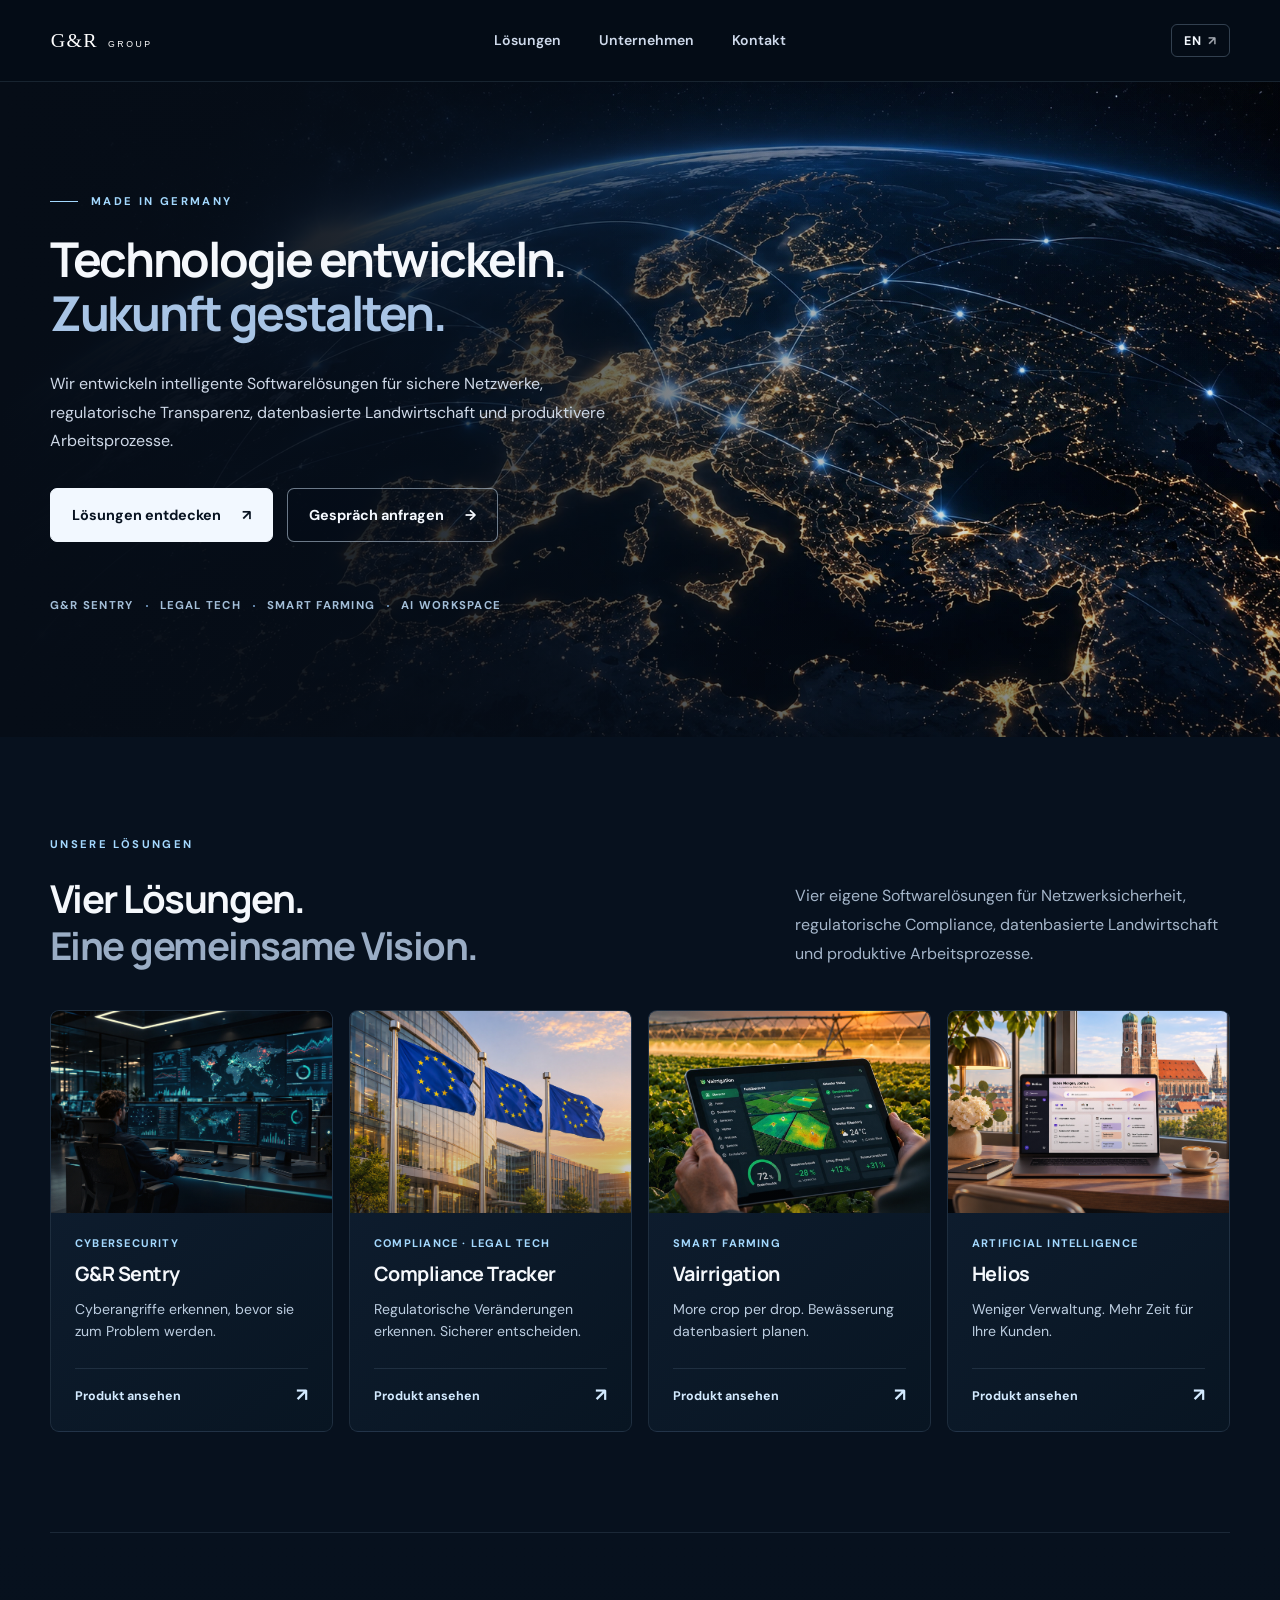
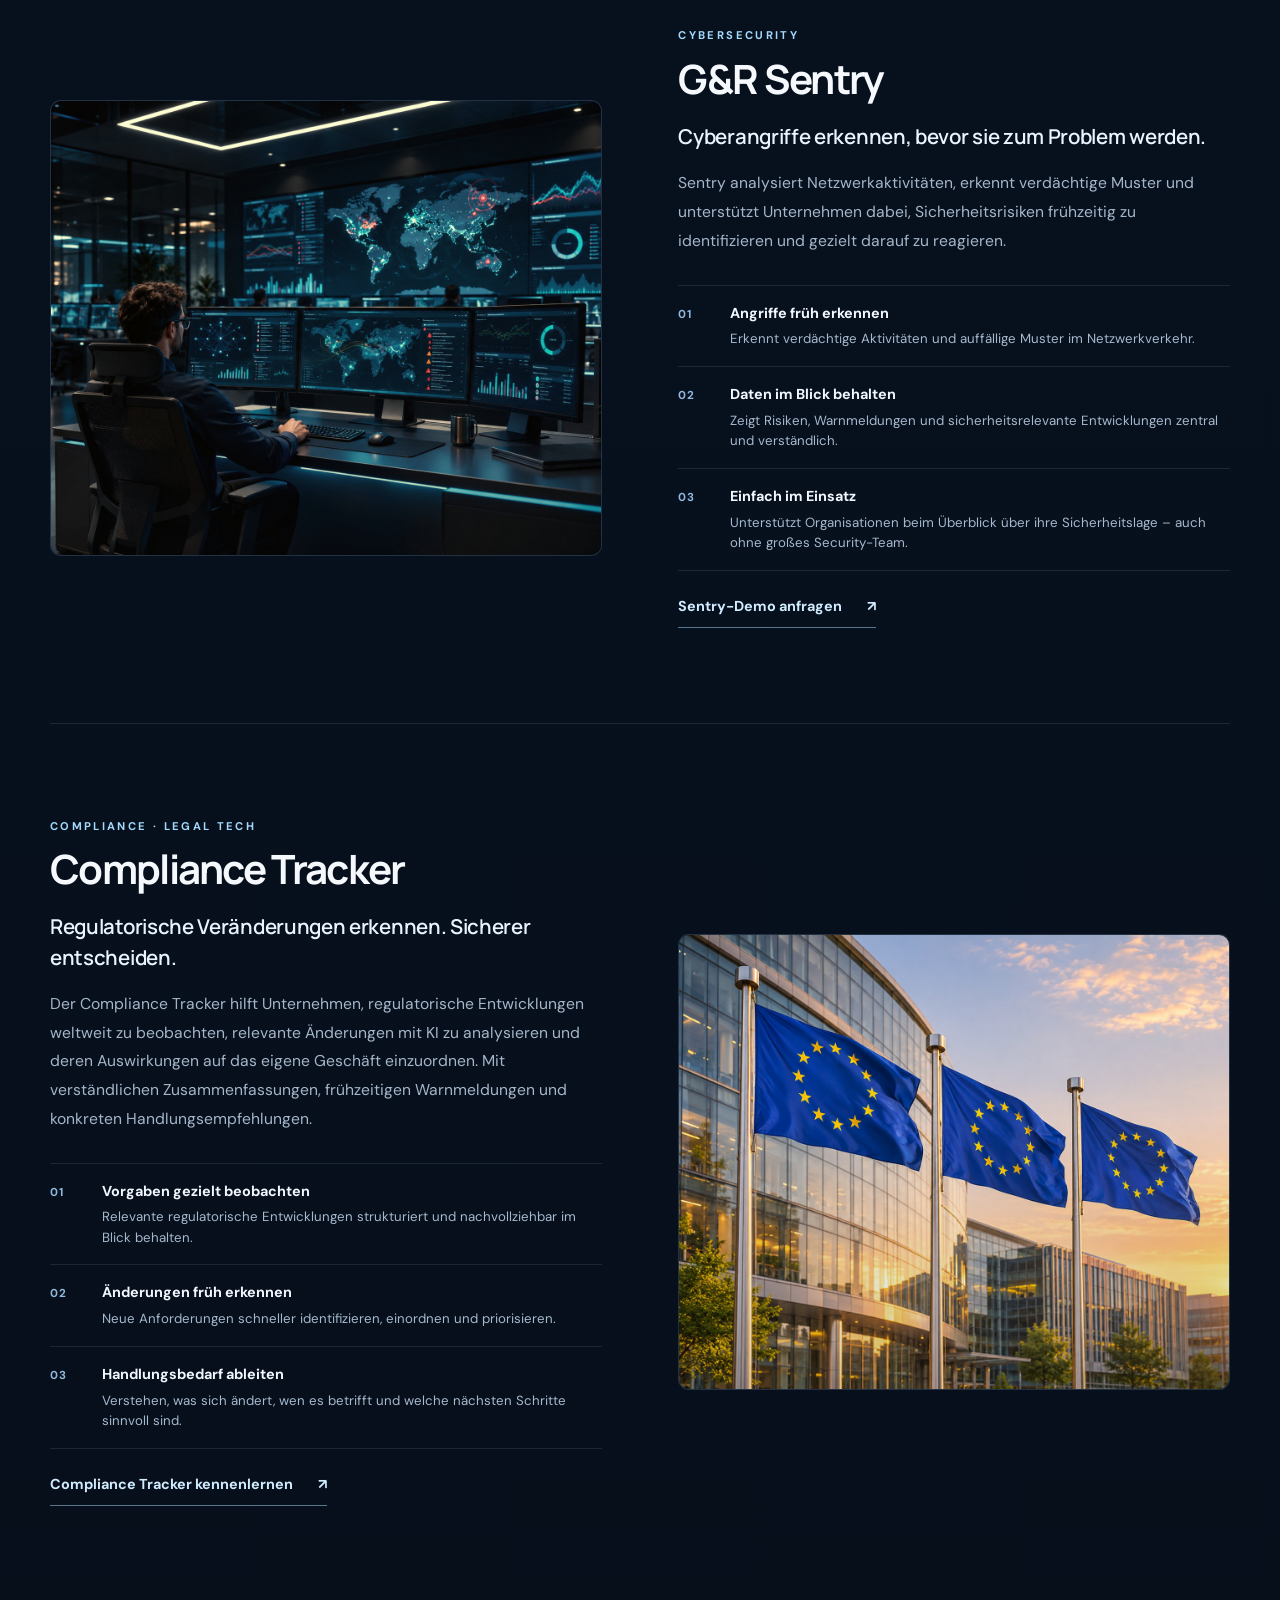
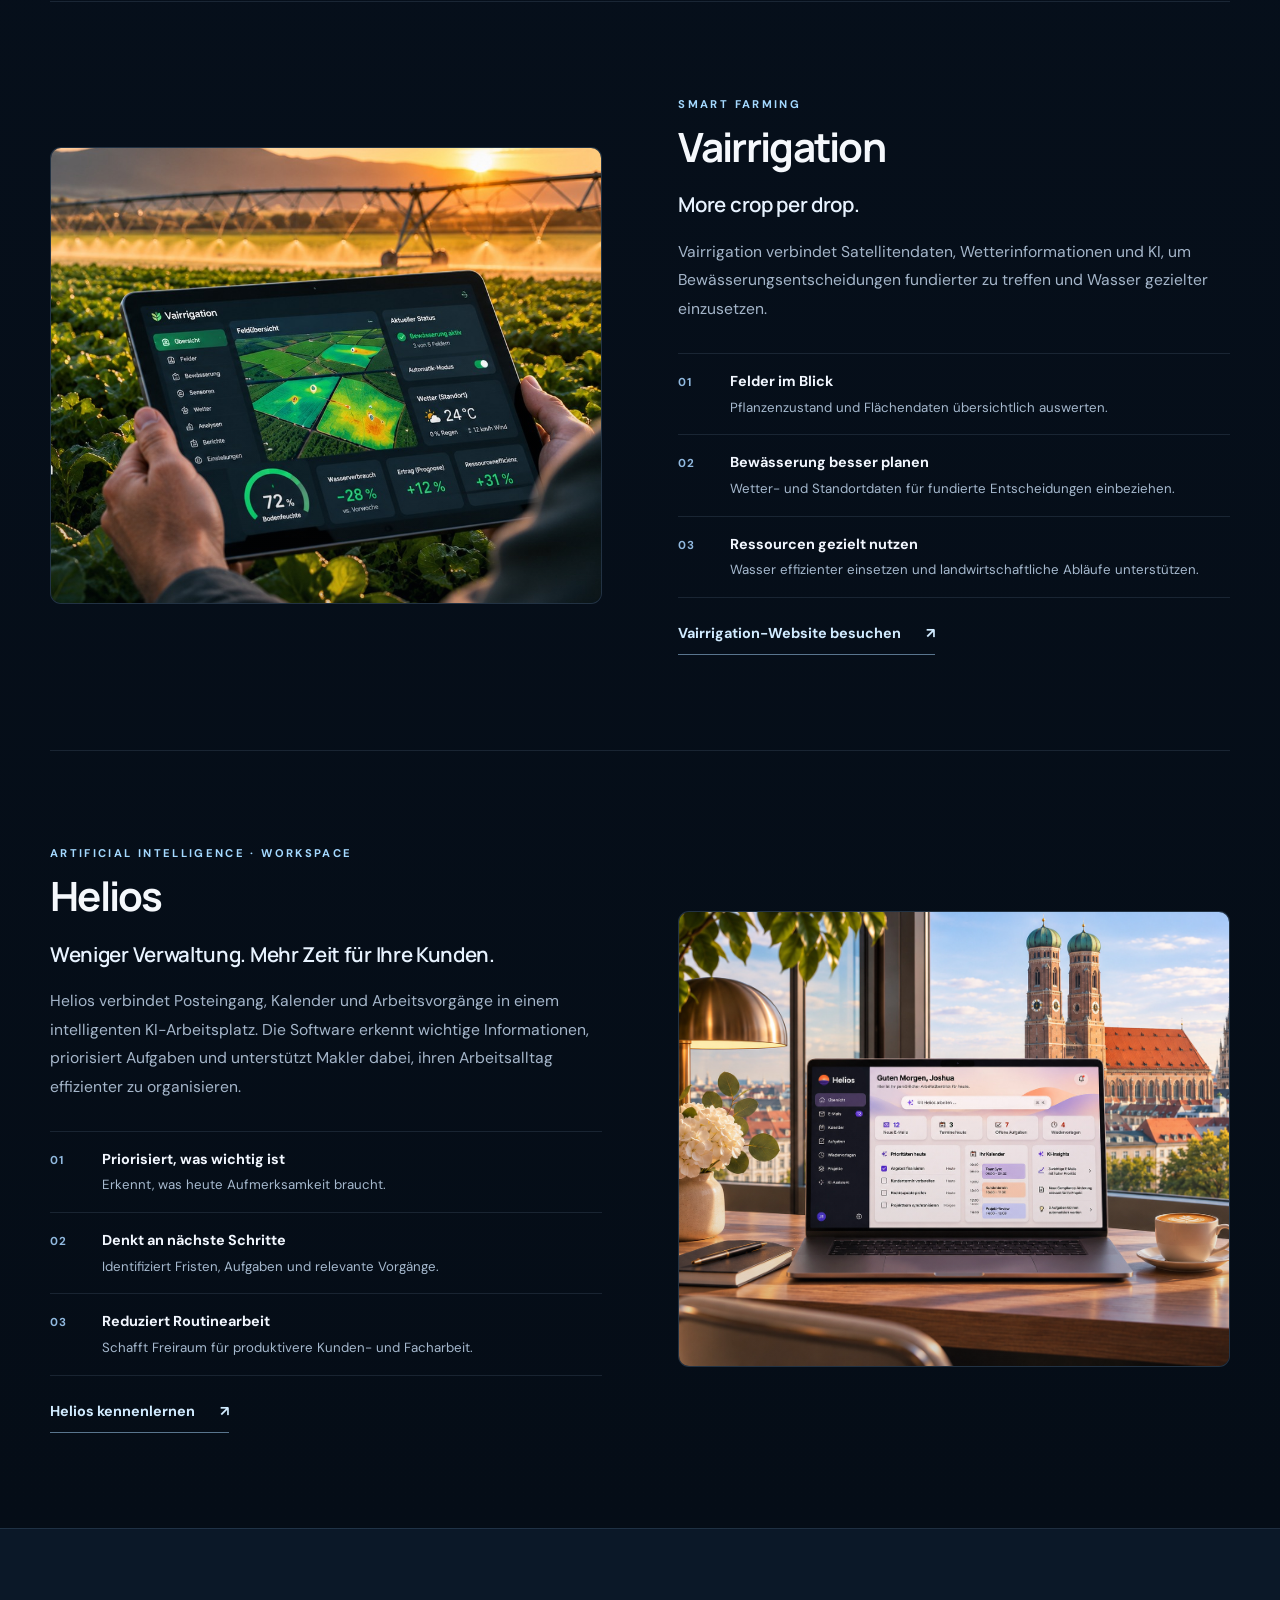
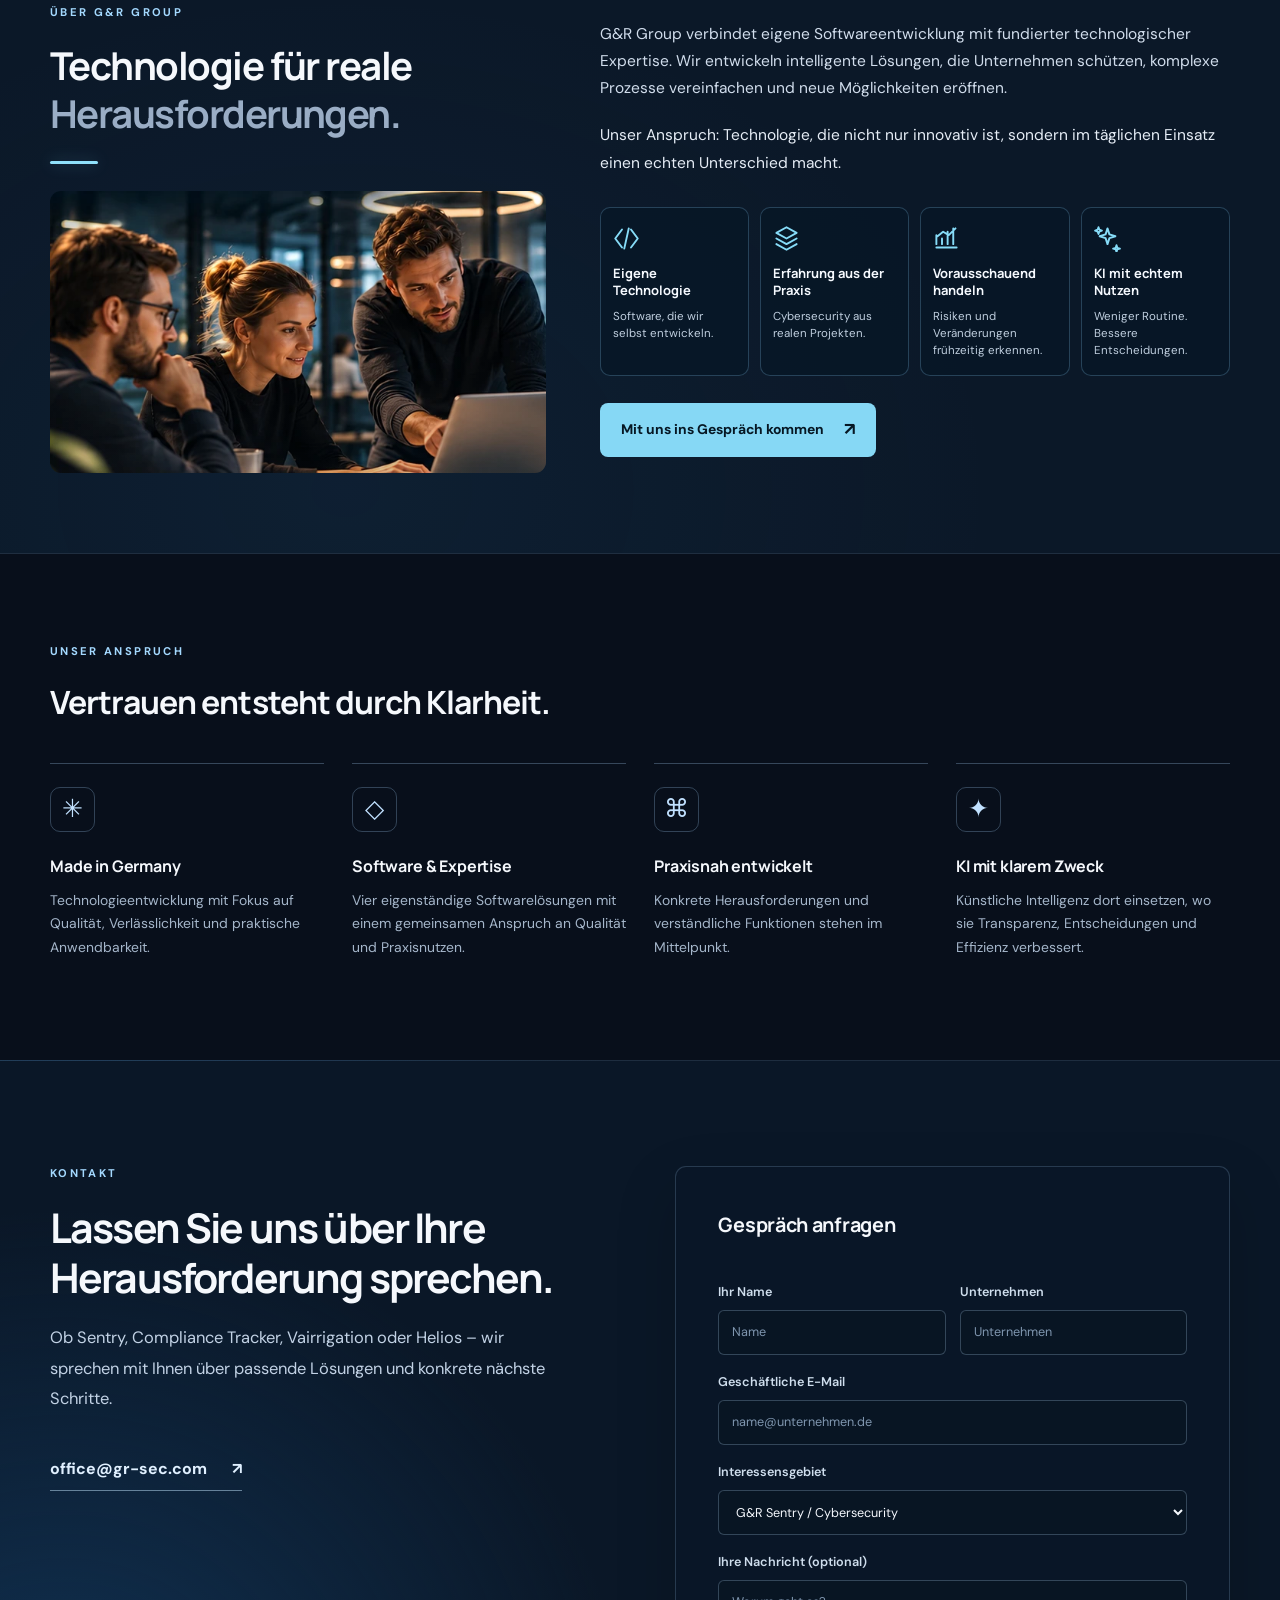
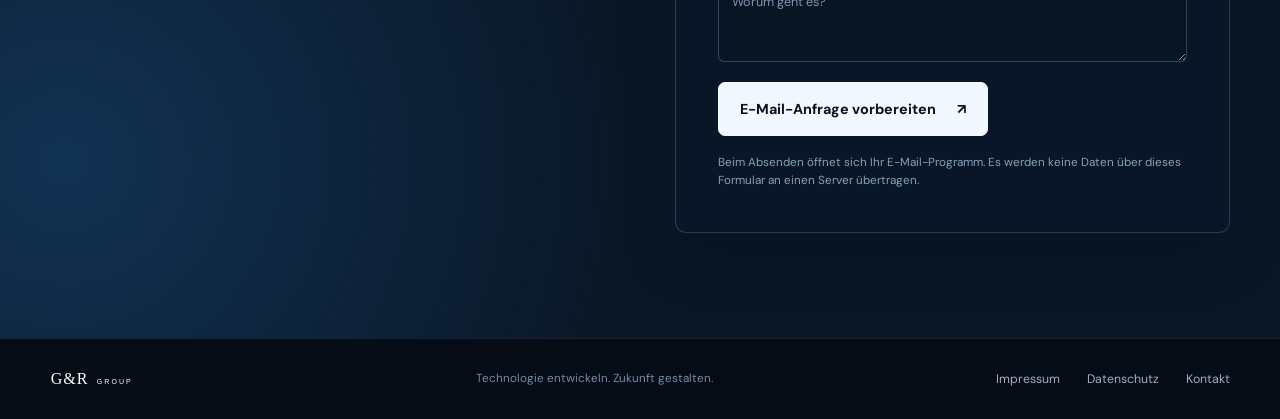
==== commit d06db450: "feat: Link Vairrigation card and detail section to vairrigation.org" ====
--- a/site/index.html
+++ b/site/index.html
@@ -77,7 +77,7 @@
             <div class="product-image"><img src="images/compliance.jpg" alt="Drei EU-Flaggen vor modernen europäischen Glasgebäuden im Abendlicht" loading="lazy" decoding="async" /></div>
             <div class="product-card-body"><span class="product-category">COMPLIANCE · LEGAL TECH</span><h3>Compliance Tracker</h3><p data-i18n="cardComp">Regulatorische Veränderungen erkennen. Sicherer entscheiden.</p><span class="product-card-link"><span data-i18n="exploreProduct">Produkt ansehen</span><span aria-hidden="true">↗</span></span></div>
           </a>
-          <a href="#farming" class="product-card product-card-farming">
+          <a href="https://vairrigation.org" class="product-card product-card-farming">
             <div class="product-image"><img src="images/vairrigation.jpg" alt="Bewässertes Feld mit Vairrigation-Dashboard auf einem Tablet – illustrative Produktvisualisierung" loading="lazy" decoding="async" width="922" height="770" /></div>
             <div class="product-card-body"><span class="product-category">SMART FARMING</span><h3>Vairrigation</h3><p data-i18n="cardFarm">More crop per drop. Bewässerung datenbasiert planen.</p><span class="product-card-link"><span data-i18n="exploreProduct">Produkt ansehen</span><span aria-hidden="true">↗</span></span></div>
           </a>
@@ -122,11 +122,13 @@
       </section>
       <section class="wrap detail-row" id="farming" aria-labelledby="farmingHeading">
         <div class="detail-media">
-          <img src="images/vairrigation.jpg" alt="Vairrigation – Feldübersicht auf einem Tablet vor bewässerter Landwirtschaftsfläche" loading="lazy" decoding="async" width="922" height="770" />
+          <a class="detail-media-link" href="https://vairrigation.org">
+            <img src="images/vairrigation.jpg" alt="Vairrigation – Feldübersicht auf einem Tablet vor bewässerter Landwirtschaftsfläche" loading="lazy" decoding="async" width="922" height="770" />
+          </a>
         </div>
         <div class="detail-content">
           <p class="eyebrow">SMART FARMING</p>
-          <h2 id="farmingHeading">Vairrigation</h2>
+          <h2 id="farmingHeading"><a href="https://vairrigation.org">Vairrigation</a></h2>
           <h3 class="detail-tagline" data-i18n="farmTagline">More crop per drop.</h3>
           <p class="detail-lead" data-i18n="farmLead">Vairrigation verbindet Satellitendaten, Wetterinformationen und KI, um Bewässerungsentscheidungen fundierter zu treffen und Wasser gezielter einzusetzen.</p>
           <div class="feature-list">
@@ -134,7 +136,7 @@
             <div class="feature"><span class="feature-index">02</span><div><strong data-i18n="farm2t">Bewässerung besser planen</strong><p data-i18n="farm2d">Wetter- und Standortdaten für fundierte Entscheidungen einbeziehen.</p></div></div>
             <div class="feature"><span class="feature-index">03</span><div><strong data-i18n="farm3t">Ressourcen gezielt nutzen</strong><p data-i18n="farm3d">Wasser effizienter einsetzen und landwirtschaftliche Abläufe unterstützen.</p></div></div>
           </div>
-          <a href="#contact" class="text-link detail-cta" data-contact-topic="Vairrigation"><span data-i18n="farmDetailCTA">Vairrigation kennenlernen</span><span aria-hidden="true">↗</span></a>
+          <a href="https://vairrigation.org" class="text-link detail-cta"><span data-i18n="farmDetailCTA">Vairrigation-Website besuchen</span><span aria-hidden="true">↗</span></a>
         </div>
       </section>
       <section class="wrap detail-row detail-reverse" id="ai" aria-labelledby="aiHeading">
--- a/site/styles.css
+++ b/site/styles.css
@@ -90,6 +90,7 @@
 .detail-media { position:relative; border-radius:11px; overflow:hidden; background:var(--surface); border:1px solid rgba(170,199,227,.15); }
 .detail-media::before { content:''; position:absolute; inset:0; z-index:1; background:linear-gradient(0deg,rgba(6,13,23,.16),transparent 60%); pointer-events:none; }
 .detail-media img { width:100%; aspect-ratio: 1.21; height:auto; object-fit:cover; }
+.detail-media-link { display:block; }
 .detail-content .eyebrow { margin-bottom:13px; }
 .detail-content h2 { font-size:clamp(2.1rem,3.15vw,3.25rem); letter-spacing:-.042em; line-height:1.15; margin:0 0 19px; }
 .detail-tagline { color:#e8f3ff; font-size:clamp(1.15rem,1.6vw,1.45rem); letter-spacing:-.015em; font-weight:600; line-height:1.48; margin-bottom:18px; }
